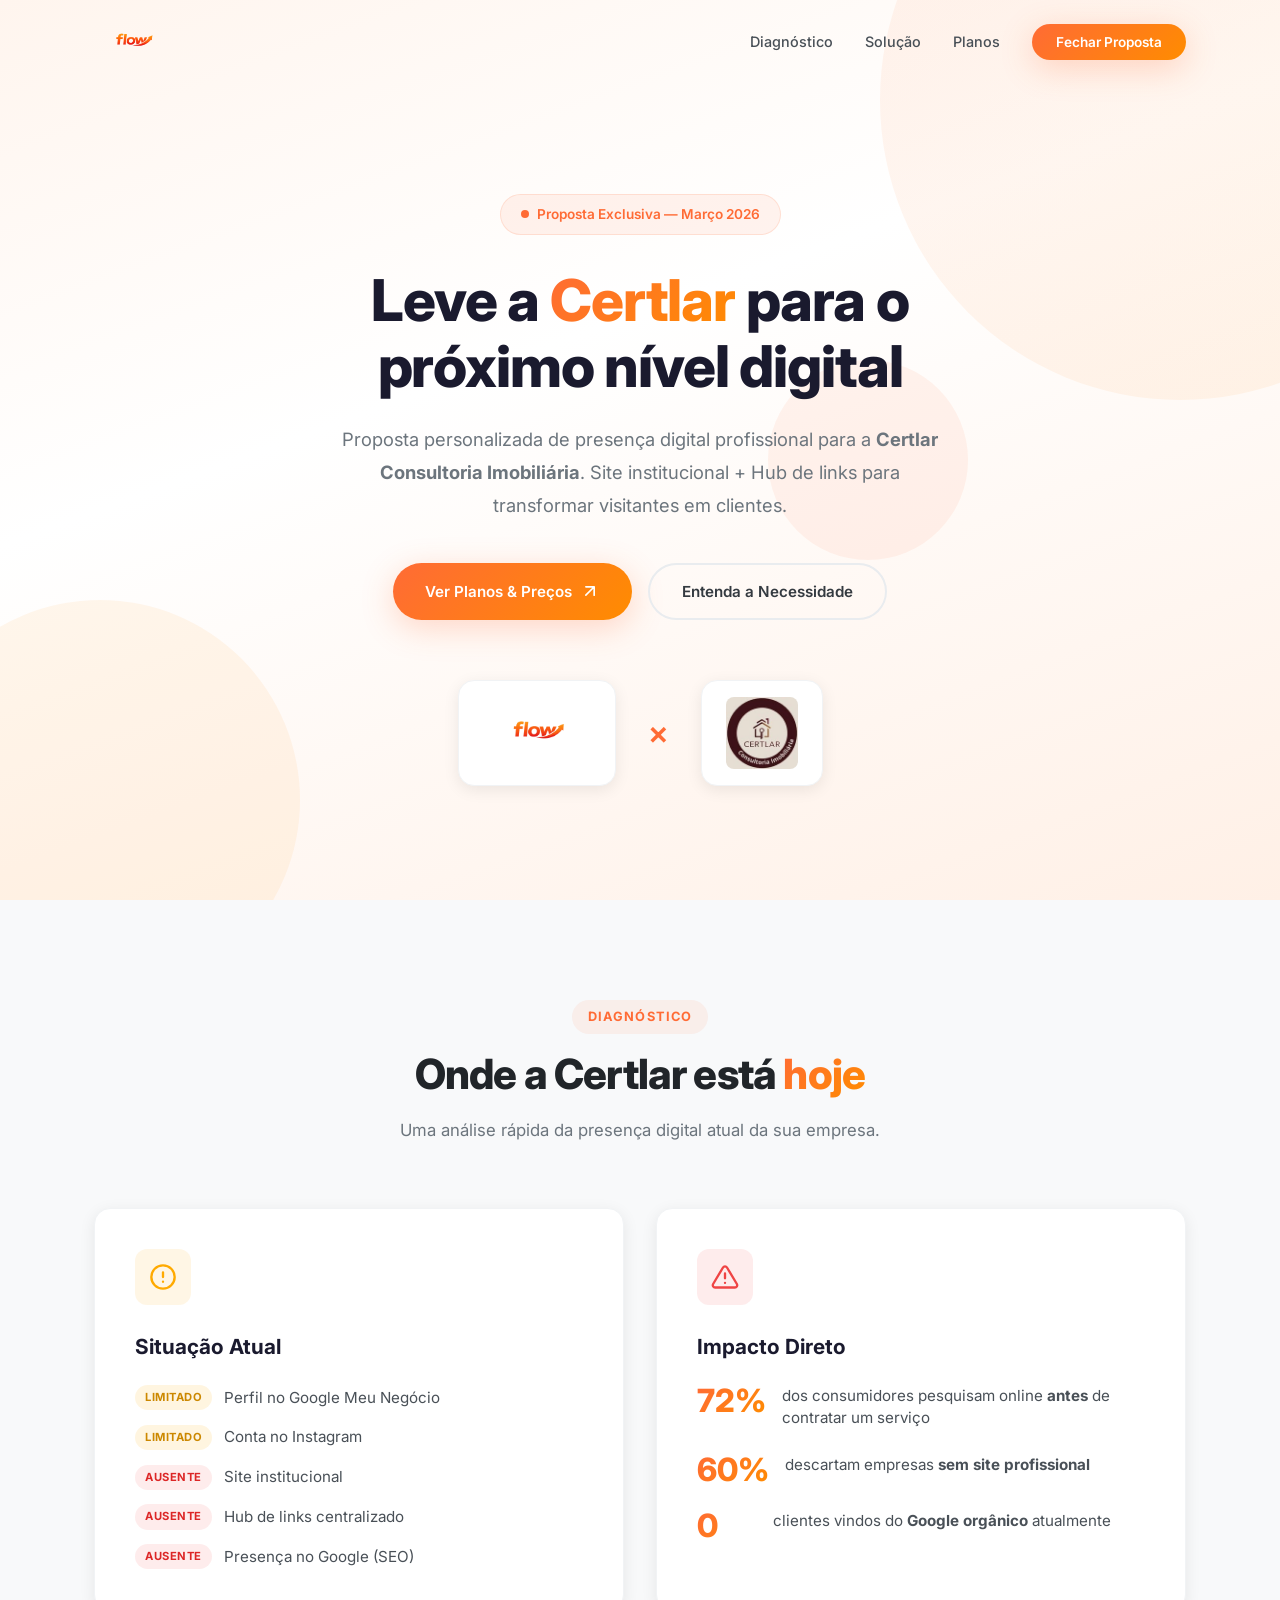
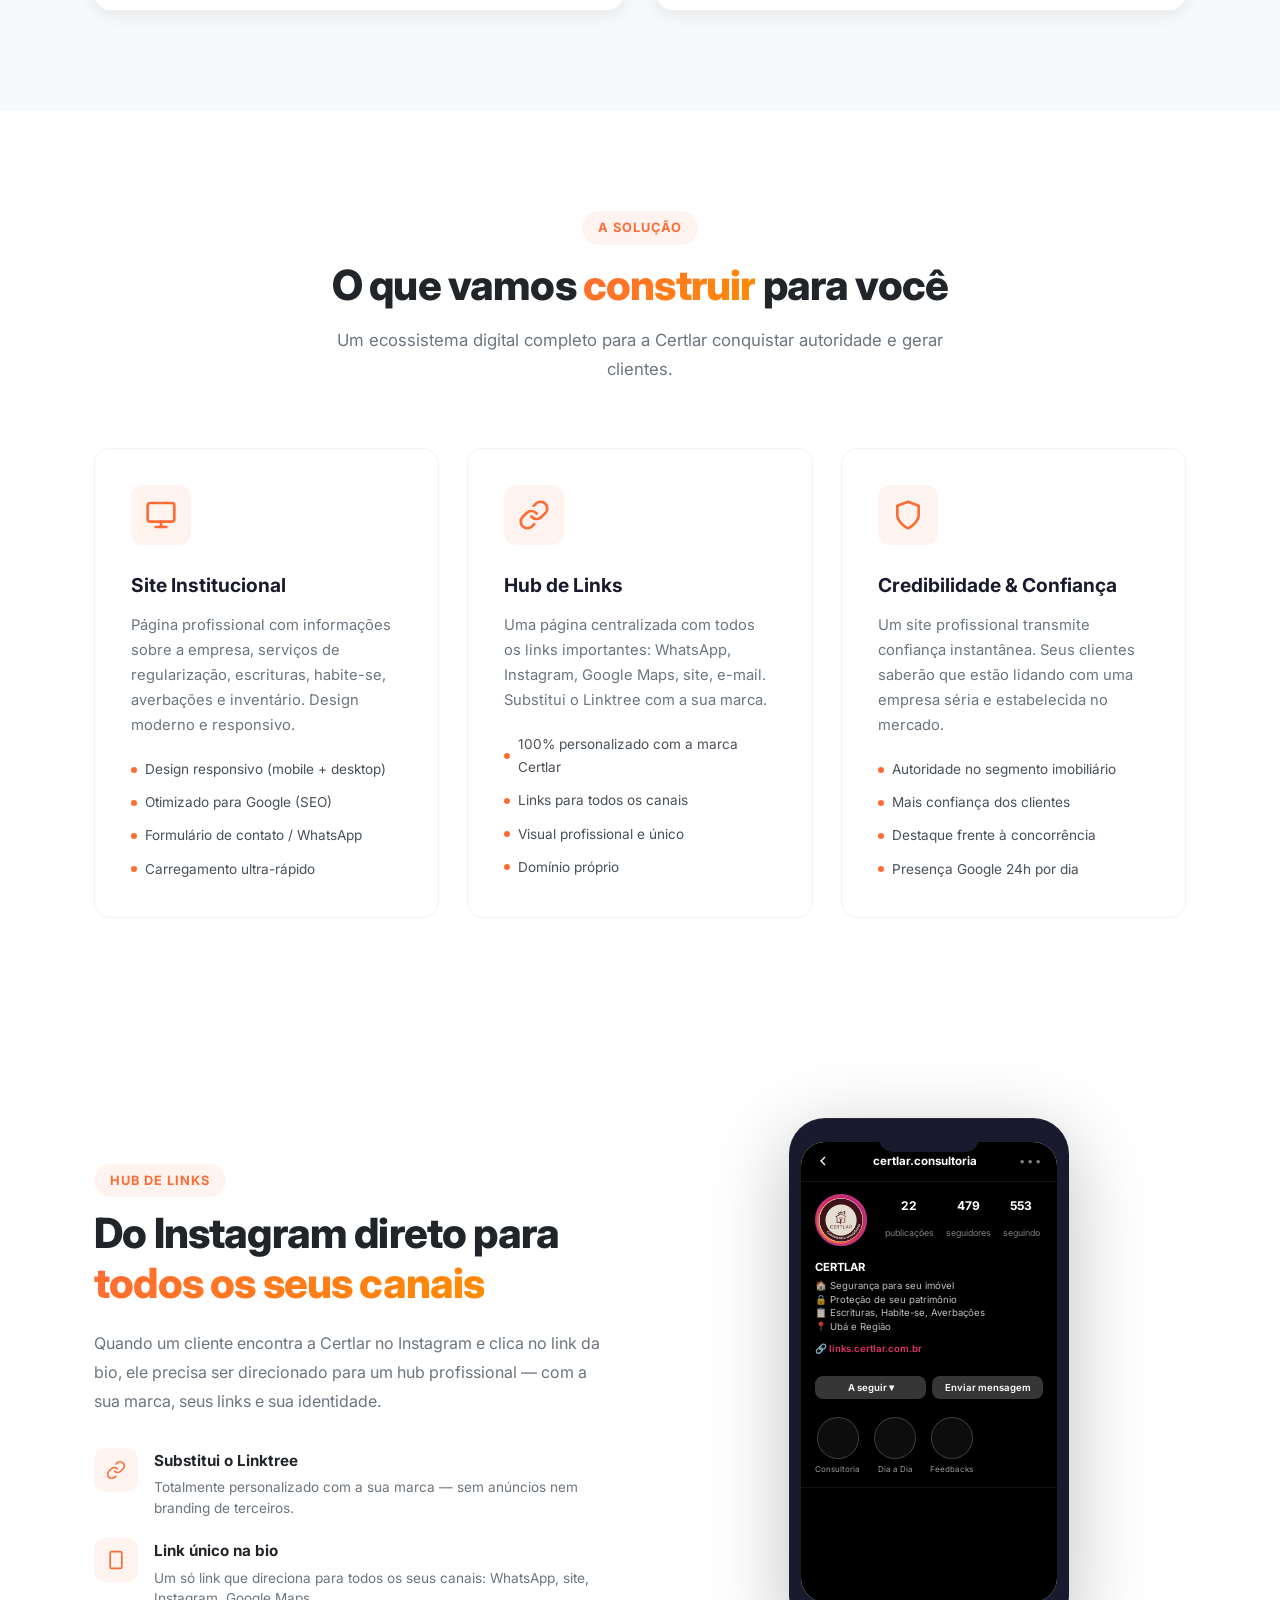
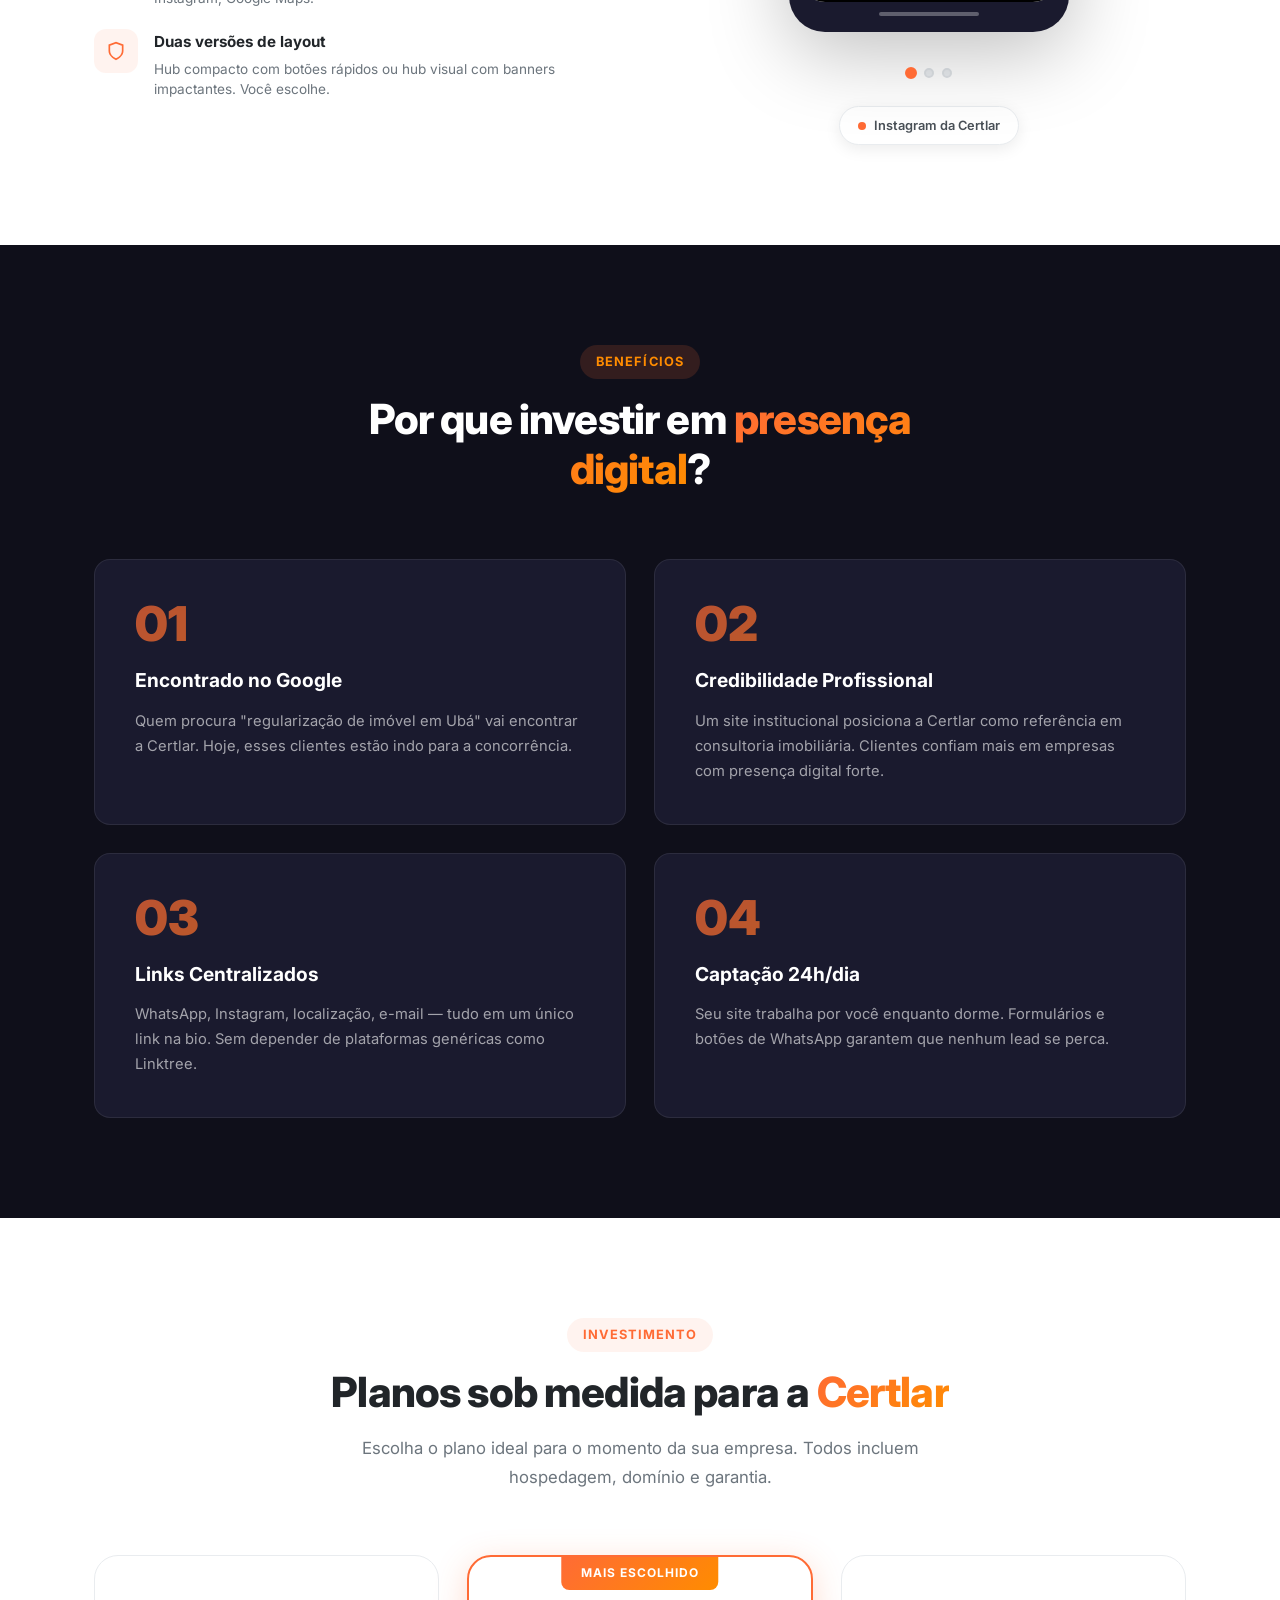
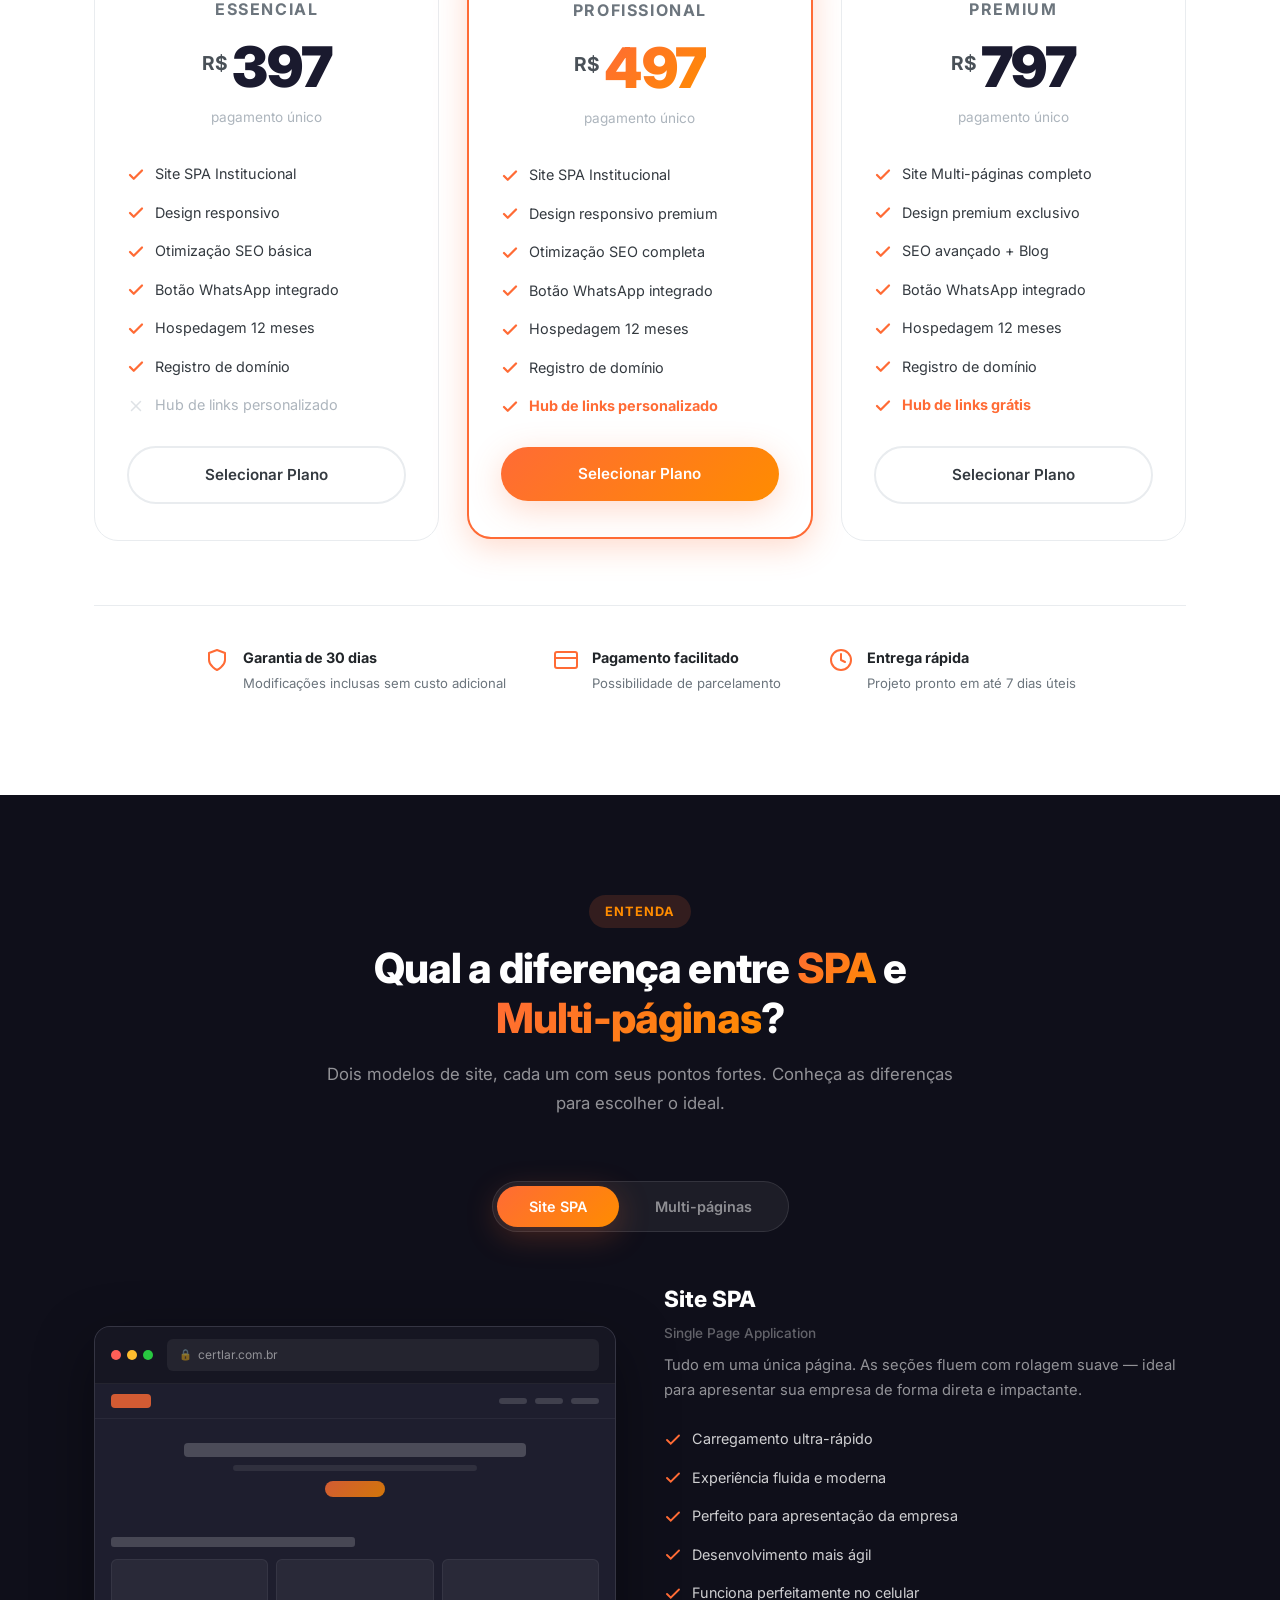
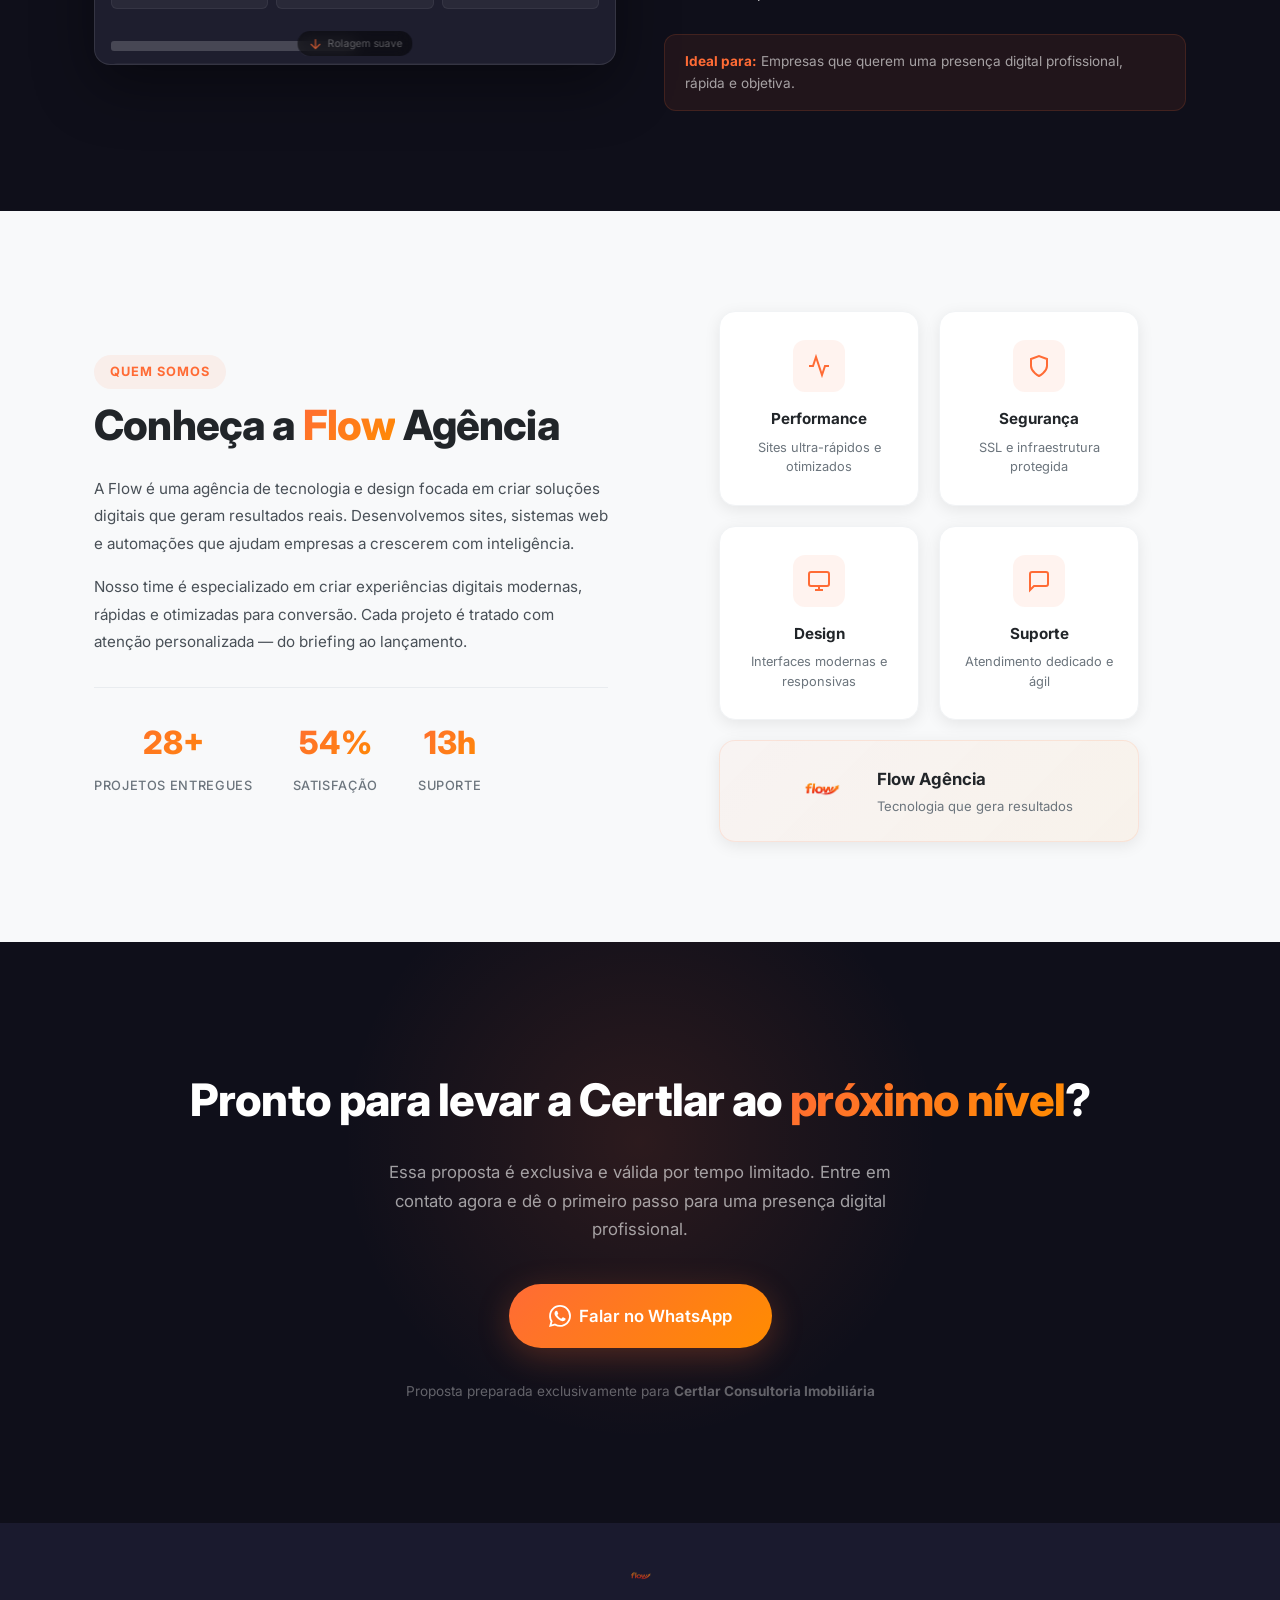
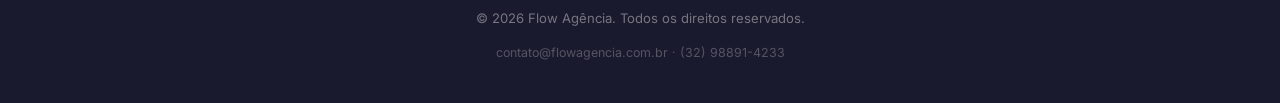
==== index.html @ 6c0ae9d6 "feat: site de apresentação Certlar × Flow Agência - Seções: Hero, Diagnóstico, Solução, Hub de Links" ====
<!DOCTYPE html>
<html lang="pt-BR">
<head>
    <meta charset="UTF-8">
    <meta name="viewport" content="width=device-width, initial-scale=1.0">
    <title>Proposta Comercial — Certlar × Flow Agência</title>
    <meta name="description" content="Proposta exclusiva de criação de site institucional e hub de links para a Certlar Consultoria Imobiliária.">
    <link rel="preconnect" href="https://fonts.googleapis.com">
    <link rel="preconnect" href="https://fonts.gstatic.com" crossorigin>
    <link href="https://fonts.googleapis.com/css2?family=Inter:wght@300;400;500;600;700;800;900&display=swap" rel="stylesheet">
    <link rel="stylesheet" href="styles.css">
</head>
<body>
    <!-- ====== NAVBAR ====== -->
    <nav class="navbar" id="navbar">
        <div class="nav-container">
            <img src="referencias/agenciaflow/flow-logo.png" alt="Flow Agência" class="nav-logo">
            <ul class="nav-links">
                <li><a href="#diagnostico">Diagnóstico</a></li>
                <li><a href="#solucao">Solução</a></li>
                <li><a href="#planos">Planos</a></li>
                <li><a href="#contato" class="nav-cta">Fechar Proposta</a></li>
            </ul>
            <button class="mobile-toggle" id="mobileToggle" aria-label="Menu">
                <span></span><span></span><span></span>
            </button>
        </div>
    </nav>

    <!-- ====== HERO ====== -->
    <section class="hero" id="hero">
        <div class="hero-bg-shapes">
            <div class="shape shape-1"></div>
            <div class="shape shape-2"></div>
            <div class="shape shape-3"></div>
        </div>
        <div class="container hero-content">
            <div class="hero-badge animate-on-scroll">
                <span class="badge-dot"></span>
                Proposta Exclusiva — Março 2026
            </div>
            <h1 class="hero-title animate-on-scroll">
                Leve a <span class="gradient-text">Certlar</span> para o<br>
                próximo nível digital
            </h1>
            <p class="hero-subtitle animate-on-scroll">
                Proposta personalizada de presença digital profissional para a 
                <strong>Certlar Consultoria Imobiliária</strong>. Site institucional + Hub de links 
                para transformar visitantes em clientes.
            </p>
            <div class="hero-actions animate-on-scroll">
                <a href="#planos" class="btn btn-primary btn-lg">
                    Ver Planos & Preços
                    <svg width="20" height="20" viewBox="0 0 24 24" fill="none" stroke="currentColor" stroke-width="2" stroke-linecap="round" stroke-linejoin="round"><path d="M7 17l9.2-9.2M17 17V7H7"/></svg>
                </a>
                <a href="#diagnostico" class="btn btn-outline btn-lg">Entenda a Necessidade</a>
            </div>
            <div class="hero-logos animate-on-scroll">
                <div class="hero-logo-item">
                    <img src="referencias/agenciaflow/flow-logo.png" alt="Flow">
                </div>
                <span class="hero-logo-divider">×</span>
                <div class="hero-logo-item">
                    <img src="referencias/certlar/certlar-logo.jpg" alt="Certlar">
                </div>
            </div>
        </div>
    </section>

    <!-- ====== DIAGNÓSTICO ====== -->
    <section class="section section-light" id="diagnostico">
        <div class="container">
            <div class="section-header animate-on-scroll">
                <span class="section-tag">Diagnóstico</span>
                <h2 class="section-title">Onde a Certlar está <span class="gradient-text">hoje</span></h2>
                <p class="section-desc">Uma análise rápida da presença digital atual da sua empresa.</p>
            </div>
            <div class="diagnostic-grid">
                <div class="diagnostic-card current animate-on-scroll">
                    <div class="diag-icon diag-icon-warning">
                        <svg width="28" height="28" viewBox="0 0 24 24" fill="none" stroke="currentColor" stroke-width="2" stroke-linecap="round" stroke-linejoin="round"><circle cx="12" cy="12" r="10"/><path d="M12 8v4M12 16h.01"/></svg>
                    </div>
                    <h3>Situação Atual</h3>
                    <ul class="diag-list">
                        <li>
                            <span class="diag-status diag-status-limited">Limitado</span>
                            Perfil no Google Meu Negócio
                        </li>
                        <li>
                            <span class="diag-status diag-status-limited">Limitado</span>
                            Conta no Instagram
                        </li>
                        <li>
                            <span class="diag-status diag-status-missing">Ausente</span>
                            Site institucional
                        </li>
                        <li>
                            <span class="diag-status diag-status-missing">Ausente</span>
                            Hub de links centralizado
                        </li>
                        <li>
                            <span class="diag-status diag-status-missing">Ausente</span>
                            Presença no Google (SEO)
                        </li>
                    </ul>
                </div>
                <div class="diagnostic-card impact animate-on-scroll">
                    <div class="diag-icon diag-icon-danger">
                        <svg width="28" height="28" viewBox="0 0 24 24" fill="none" stroke="currentColor" stroke-width="2" stroke-linecap="round" stroke-linejoin="round"><path d="M10.29 3.86L1.82 18a2 2 0 001.71 3h16.94a2 2 0 001.71-3L13.71 3.86a2 2 0 00-3.42 0z"/><path d="M12 9v4M12 17h.01"/></svg>
                    </div>
                    <h3>Impacto Direto</h3>
                    <div class="impact-items">
                        <div class="impact-item">
                            <span class="impact-number">72%</span>
                            <p>dos consumidores pesquisam online <strong>antes</strong> de contratar um serviço</p>
                        </div>
                        <div class="impact-item">
                            <span class="impact-number">60%</span>
                            <p>descartam empresas <strong>sem site profissional</strong></p>
                        </div>
                        <div class="impact-item">
                            <span class="impact-number">0</span>
                            <p>clientes vindos do <strong>Google orgânico</strong> atualmente</p>
                        </div>
                    </div>
                </div>
            </div>
        </div>
    </section>

    <!-- ====== SOLUÇÃO ====== -->
    <section class="section section-white" id="solucao">
        <div class="container">
            <div class="section-header animate-on-scroll">
                <span class="section-tag">A Solução</span>
                <h2 class="section-title">O que vamos <span class="gradient-text">construir</span> para você</h2>
                <p class="section-desc">Um ecossistema digital completo para a Certlar conquistar autoridade e gerar clientes.</p>
            </div>
            <div class="solution-grid">
                <div class="solution-card animate-on-scroll">
                    <div class="solution-icon">
                        <svg width="32" height="32" viewBox="0 0 24 24" fill="none" stroke="currentColor" stroke-width="2" stroke-linecap="round" stroke-linejoin="round"><rect x="2" y="3" width="20" height="14" rx="2" ry="2"/><line x1="8" y1="21" x2="16" y2="21"/><line x1="12" y1="17" x2="12" y2="21"/></svg>
                    </div>
                    <h3>Site Institucional</h3>
                    <p>Página profissional com informações sobre a empresa, serviços de regularização, escrituras, habite-se, averbações e inventário. Design moderno e responsivo.</p>
                    <ul class="solution-features">
                        <li>Design responsivo (mobile + desktop)</li>
                        <li>Otimizado para Google (SEO)</li>
                        <li>Formulário de contato / WhatsApp</li>
                        <li>Carregamento ultra-rápido</li>
                    </ul>
                </div>
                <div class="solution-card animate-on-scroll">
                    <div class="solution-icon">
                        <svg width="32" height="32" viewBox="0 0 24 24" fill="none" stroke="currentColor" stroke-width="2" stroke-linecap="round" stroke-linejoin="round"><path d="M10 13a5 5 0 007.54.54l3-3a5 5 0 00-7.07-7.07l-1.72 1.71"/><path d="M14 11a5 5 0 00-7.54-.54l-3 3a5 5 0 007.07 7.07l1.71-1.71"/></svg>
                    </div>
                    <h3>Hub de Links</h3>
                    <p>Uma página centralizada com todos os links importantes: WhatsApp, Instagram, Google Maps, site, e-mail. Substitui o Linktree com a sua marca.</p>
                    <ul class="solution-features">
                        <li>100% personalizado com a marca Certlar</li>
                        <li>Links para todos os canais</li>
                        <li>Visual profissional e único</li>
                        <li>Domínio próprio</li>
                    </ul>
                </div>
                <div class="solution-card animate-on-scroll">
                    <div class="solution-icon">
                        <svg width="32" height="32" viewBox="0 0 24 24" fill="none" stroke="currentColor" stroke-width="2" stroke-linecap="round" stroke-linejoin="round"><path d="M12 22s8-4 8-10V5l-8-3-8 3v7c0 6 8 10 8 10z"/></svg>
                    </div>
                    <h3>Credibilidade & Confiança</h3>
                    <p>Um site profissional transmite confiança instantânea. Seus clientes saberão que estão lidando com uma empresa séria e estabelecida no mercado.</p>
                    <ul class="solution-features">
                        <li>Autoridade no segmento imobiliário</li>
                        <li>Mais confiança dos clientes</li>
                        <li>Destaque frente à concorrência</li>
                        <li>Presença Google 24h por dia</li>
                    </ul>
                </div>
            </div>
        </div>
    </section>

    <!-- ====== HUB DE LINKS DEMO ====== -->
    <section class="section section-white" id="hub-demo">
        <div class="container">
            <div class="hub-demo-grid">
                <!-- Text side -->
                <div class="hub-demo-content animate-on-scroll">
                    <span class="section-tag">Hub de Links</span>
                    <h2 class="section-title">Do Instagram direto para <span class="gradient-text">todos os seus canais</span></h2>
                    <p class="hub-demo-desc">
                        Quando um cliente encontra a Certlar no Instagram e clica no link da bio, ele precisa ser direcionado 
                        para um hub profissional — com a sua marca, seus links e sua identidade.
                    </p>
                    <div class="hub-features-list">
                        <div class="hub-feature-item">
                            <div class="hub-feature-icon">
                                <svg width="20" height="20" viewBox="0 0 24 24" fill="none" stroke="currentColor" stroke-width="2"><path d="M10 13a5 5 0 007.54.54l3-3a5 5 0 00-7.07-7.07l-1.72 1.71"/><path d="M14 11a5 5 0 00-7.54-.54l-3 3a5 5 0 007.07 7.07l1.71-1.71"/></svg>
                            </div>
                            <div>
                                <strong>Substitui o Linktree</strong>
                                <p>Totalmente personalizado com a sua marca — sem anúncios nem branding de terceiros.</p>
                            </div>
                        </div>
                        <div class="hub-feature-item">
                            <div class="hub-feature-icon">
                                <svg width="20" height="20" viewBox="0 0 24 24" fill="none" stroke="currentColor" stroke-width="2"><rect x="5" y="2" width="14" height="20" rx="2" ry="2"/><line x1="12" y1="18" x2="12.01" y2="18"/></svg>
                            </div>
                            <div>
                                <strong>Link único na bio</strong>
                                <p>Um só link que direciona para todos os seus canais: WhatsApp, site, Instagram, Google Maps.</p>
                            </div>
                        </div>
                        <div class="hub-feature-item">
                            <div class="hub-feature-icon">
                                <svg width="20" height="20" viewBox="0 0 24 24" fill="none" stroke="currentColor" stroke-width="2"><path d="M12 22s8-4 8-10V5l-8-3-8 3v7c0 6 8 10 8 10z"/></svg>
                            </div>
                            <div>
                                <strong>Duas versões de layout</strong>
                                <p>Hub compacto com botões rápidos ou hub visual com banners impactantes. Você escolhe.</p>
                            </div>
                        </div>
                    </div>
                </div>

                <!-- Phone Mockup with Animation -->
                <div class="hub-phone-wrapper animate-on-scroll">
                    <div class="hub-phone">
                        <div class="phone-notch"></div>
                        <div class="phone-screen">
                            <!-- SCREEN 1: Instagram Profile -->
                            <div class="hub-screen ig-screen hub-screen-active" id="igScreen">
                                <div class="ig-header">
                                    <svg width="16" height="16" viewBox="0 0 24 24" fill="none" stroke="white" stroke-width="2"><polyline points="15 18 9 12 15 6"/></svg>
                                    <span class="ig-username">certlar.consultoria</span>
                                    <span class="ig-dots">•••</span>
                                </div>
                                <div class="ig-profile-area">
                                    <div class="ig-avatar">
                                        <img src="referencias/certlar/certlar-logo.jpg" alt="Certlar">
                                    </div>
                                    <div class="ig-stats">
                                        <div class="ig-stat"><strong>22</strong><span>publicações</span></div>
                                        <div class="ig-stat"><strong>479</strong><span>seguidores</span></div>
                                        <div class="ig-stat"><strong>553</strong><span>seguindo</span></div>
                                    </div>
                                </div>
                                <div class="ig-bio">
                                    <strong>CERTLAR</strong>
                                    <p>🏠 Segurança para seu imóvel</p>
                                    <p>🔒 Proteção de seu patrimônio</p>
                                    <p>📋 Escrituras, Habite-se, Averbações</p>
                                    <p>📍 Ubá e Região</p>
                                    <a class="ig-bio-link" id="igBioLink">🔗 links.certlar.com.br</a>
                                </div>
                                <div class="ig-actions">
                                    <button class="ig-btn ig-btn-follow">A seguir ▾</button>
                                    <button class="ig-btn ig-btn-msg">Enviar mensagem</button>
                                </div>
                                <div class="ig-highlights">
                                    <div class="ig-highlight"><div class="ig-hl-circle"></div><span>Consultoria</span></div>
                                    <div class="ig-highlight"><div class="ig-hl-circle"></div><span>Dia a Dia</span></div>
                                    <div class="ig-highlight"><div class="ig-hl-circle"></div><span>Feedbacks</span></div>
                                </div>
                                <!-- Animated cursor -->
                                <div class="ig-cursor" id="igCursor">
                                    <svg width="20" height="20" viewBox="0 0 24 24" fill="white" stroke="rgba(0,0,0,0.3)" stroke-width="1"><path d="M5 3l14 9-6 1-3 7z"/></svg>
                                </div>
                            </div>

                            <!-- SCREEN 2: Hub Compacto -->
                            <div class="hub-screen hub-compact-screen" id="hubCompact">
                                <div class="hub-screen-content">
                                    <div class="hub-profile">
                                        <div class="hub-avatar">
                                            <img src="referencias/certlar/certlar-logo.jpg" alt="Certlar">
                                        </div>
                                        <h3 class="hub-name">Certlar Consultoria</h3>
                                        <p class="hub-bio">Regularização de imóveis, escrituras, habite-se e inventário 🏠</p>
                                    </div>
                                    <div class="hub-links">
                                        <a class="hub-link-btn hub-link-wa" href="#">
                                            <svg width="16" height="16" viewBox="0 0 24 24" fill="currentColor"><path d="M17.472 14.382c-.297-.149-1.758-.867-2.03-.967-.273-.099-.471-.148-.67.15-.197.297-.767.966-.94 1.164-.173.199-.347.223-.644.075-.297-.15-1.255-.463-2.39-1.475-.883-.788-1.48-1.761-1.653-2.059-.173-.297-.018-.458.13-.606.134-.133.298-.347.446-.52.149-.174.198-.298.298-.497.099-.198.05-.371-.025-.52-.075-.149-.669-1.612-.916-2.207-.242-.579-.487-.5-.669-.51-.173-.008-.371-.01-.57-.01-.198 0-.52.074-.792.372-.272.297-1.04 1.016-1.04 2.479 0 1.462 1.065 2.875 1.213 3.074.149.198 2.096 3.2 5.077 4.487.709.306 1.262.489 1.694.625.712.227 1.36.195 1.871.118.571-.085 1.758-.719 2.006-1.413.248-.694.248-1.289.173-1.413-.074-.124-.272-.198-.57-.347z"/></svg>
                                            Fale pelo WhatsApp
                                        </a>
                                        <a class="hub-link-btn" href="#">
                                            <svg width="16" height="16" viewBox="0 0 24 24" fill="none" stroke="currentColor" stroke-width="2"><rect x="2" y="3" width="20" height="14" rx="2"/><line x1="8" y1="21" x2="16" y2="21"/><line x1="12" y1="17" x2="12" y2="21"/></svg>
                                            Visite nosso Site
                                        </a>
                                        <a class="hub-link-btn" href="#">
                                            <svg width="16" height="16" viewBox="0 0 24 24" fill="none" stroke="currentColor" stroke-width="2"><rect x="2" y="2" width="20" height="20" rx="5"/><path d="M16 11.37A4 4 0 1112.63 8 4 4 0 0116 11.37z"/></svg>
                                            Instagram @certlar
                                        </a>
                                        <a class="hub-link-btn" href="#">
                                            <svg width="16" height="16" viewBox="0 0 24 24" fill="none" stroke="currentColor" stroke-width="2"><path d="M21 10c0 7-9 13-9 13s-9-6-9-13a9 9 0 0118 0z"/><circle cx="12" cy="10" r="3"/></svg>
                                            Nossa Localização
                                        </a>
                                        <a class="hub-link-btn" href="#">
                                            <svg width="16" height="16" viewBox="0 0 24 24" fill="none" stroke="currentColor" stroke-width="2"><path d="M4 4h16c1.1 0 2 .9 2 2v12c0 1.1-.9 2-2 2H4c-1.1 0-2-.9-2-2V6c0-1.1.9-2 2-2z"/><polyline points="22,6 12,13 2,6"/></svg>
                                            Enviar E-mail
                                        </a>
                                        <a class="hub-link-btn" href="#">
                                            <svg width="16" height="16" viewBox="0 0 24 24" fill="none" stroke="currentColor" stroke-width="2"><polygon points="12 2 15.09 8.26 22 9.27 17 14.14 18.18 21.02 12 17.77 5.82 21.02 7 14.14 2 9.27 8.91 8.26 12 2"/></svg>
                                            Avalie no Google
                                        </a>
                                    </div>
                                    <div class="hub-footer-mock"><span>links.certlar.com.br</span></div>
                                </div>
                            </div>

                            <!-- SCREEN 3: Hub Visual (grandes banners) -->
                            <div class="hub-screen hub-visual-screen" id="hubVisual">
                                <div class="hub-screen-content hub-visual-content">
                                    <div class="hub-profile hub-profile-mini">
                                        <div class="hub-avatar hub-avatar-sm">
                                            <img src="referencias/certlar/certlar-logo.jpg" alt="Certlar">
                                        </div>
                                        <div class="hub-profile-text">
                                            <h3 class="hub-name">Certlar Consultoria</h3>
                                            <p class="hub-bio">Consultoria Imobiliária</p>
                                        </div>
                                    </div>
                                    <div class="hub-banners">
                                        <div class="hub-banner-card">
                                            <div class="hub-banner-bg" style="background: linear-gradient(135deg, #5C3A21, #8B6543);"></div>
                                            <div class="hub-banner-content">
                                                <div class="hub-banner-icon">
                                                    <svg width="28" height="28" viewBox="0 0 24 24" fill="none" stroke="white" stroke-width="2"><path d="M21 15a2 2 0 01-2 2H7l-4 4V5a2 2 0 012-2h14a2 2 0 012 2z"/></svg>
                                                </div>
                                                <div>
                                                    <strong>Fale com um consultor</strong>
                                                    <p>Tire suas dúvidas sobre regularização</p>
                                                </div>
                                            </div>
                                            <span class="hub-banner-cta">CLIQUE AQUI →</span>
                                        </div>
                                        <div class="hub-banner-card">
                                            <div class="hub-banner-bg" style="background: linear-gradient(135deg, #2D5016, #4A7A2E);"></div>
                                            <div class="hub-banner-content">
                                                <div class="hub-banner-icon">
                                                    <svg width="28" height="28" viewBox="0 0 24 24" fill="none" stroke="white" stroke-width="2"><path d="M3 9l9-7 9 7v11a2 2 0 01-2 2H5a2 2 0 01-2-2z"/><polyline points="9 22 9 12 15 12 15 22"/></svg>
                                                </div>
                                                <div>
                                                    <strong>Nossos Serviços</strong>
                                                    <p>Escrituras, habite-se e mais</p>
                                                </div>
                                            </div>
                                            <span class="hub-banner-cta">CLIQUE AQUI →</span>
                                        </div>
                                        <div class="hub-banner-card">
                                            <div class="hub-banner-bg" style="background: linear-gradient(135deg, #1a365d, #2b6cb0);"></div>
                                            <div class="hub-banner-content">
                                                <div class="hub-banner-icon">
                                                    <svg width="28" height="28" viewBox="0 0 24 24" fill="none" stroke="white" stroke-width="2"><rect x="2" y="2" width="20" height="20" rx="5"/><path d="M16 11.37A4 4 0 1112.63 8 4 4 0 0116 11.37z"/><line x1="17.5" y1="6.5" x2="17.51" y2="6.5"/></svg>
                                                </div>
                                                <div>
                                                    <strong>Siga no Instagram</strong>
                                                    <p>Acompanhe nosso dia a dia</p>
                                                </div>
                                            </div>
                                            <span class="hub-banner-cta">CLIQUE AQUI →</span>
                                        </div>
                                    </div>
                                    <div class="hub-footer-mock"><span>links.certlar.com.br</span></div>
                                </div>
                            </div>
                        </div>
                        <div class="phone-home-bar"></div>
                    </div>
                    <!-- Version indicator -->
                    <div class="hub-version-indicator">
                        <button class="hub-version-dot hub-vdot-active" data-screen="0"></button>
                        <button class="hub-version-dot" data-screen="1"></button>
                        <button class="hub-version-dot" data-screen="2"></button>
                    </div>
                    <div class="hub-phone-label">
                        <span class="hub-label-dot"></span>
                        <span id="hubStepLabel">Instagram da Certlar</span>
                    </div>
                </div>
            </div>
        </div>
    </section>


    <!-- ====== BENEFÍCIOS ====== -->
    <section class="section section-dark" id="beneficios">
        <div class="container">
            <div class="section-header animate-on-scroll">
                <span class="section-tag tag-light">Benefícios</span>
                <h2 class="section-title text-white">Por que investir em <span class="gradient-text">presença digital</span>?</h2>
            </div>
            <div class="benefits-grid">
                <div class="benefit-card animate-on-scroll">
                    <div class="benefit-number">01</div>
                    <h3>Encontrado no Google</h3>
                    <p>Quem procura "regularização de imóvel em Ubá" vai encontrar a Certlar. Hoje, esses clientes estão indo para a concorrência.</p>
                </div>
                <div class="benefit-card animate-on-scroll">
                    <div class="benefit-number">02</div>
                    <h3>Credibilidade Profissional</h3>
                    <p>Um site institucional posiciona a Certlar como referência em consultoria imobiliária. Clientes confiam mais em empresas com presença digital forte.</p>
                </div>
                <div class="benefit-card animate-on-scroll">
                    <div class="benefit-number">03</div>
                    <h3>Links Centralizados</h3>
                    <p>WhatsApp, Instagram, localização, e-mail — tudo em um único link na bio. Sem depender de plataformas genéricas como Linktree.</p>
                </div>
                <div class="benefit-card animate-on-scroll">
                    <div class="benefit-number">04</div>
                    <h3>Captação 24h/dia</h3>
                    <p>Seu site trabalha por você enquanto dorme. Formulários e botões de WhatsApp garantem que nenhum lead se perca.</p>
                </div>
            </div>
        </div>
    </section>

    <!-- ====== PLANOS & PREÇOS ====== -->
    <section class="section section-white" id="planos">
        <div class="container">
            <div class="section-header animate-on-scroll">
                <span class="section-tag">Investimento</span>
                <h2 class="section-title">Planos sob medida para a <span class="gradient-text">Certlar</span></h2>
                <p class="section-desc">Escolha o plano ideal para o momento da sua empresa. Todos incluem hospedagem, domínio e garantia.</p>
            </div>
            <div class="pricing-grid">
                <!-- PLANO 1 -->
                <div class="pricing-card animate-on-scroll">
                    <div class="pricing-header">
                        <span class="pricing-name">Essencial</span>
                        <div class="pricing-price">
                            <span class="price-currency">R$</span>
                            <span class="price-value">397</span>
                        </div>
                        <span class="pricing-period">pagamento único</span>
                    </div>
                    <div class="pricing-body">
                        <ul class="pricing-features">
                            <li class="feature-included">
                                <svg width="18" height="18" viewBox="0 0 24 24" fill="none" stroke="currentColor" stroke-width="3" stroke-linecap="round" stroke-linejoin="round"><polyline points="20 6 9 17 4 12"/></svg>
                                Site SPA Institucional
                            </li>
                            <li class="feature-included">
                                <svg width="18" height="18" viewBox="0 0 24 24" fill="none" stroke="currentColor" stroke-width="3" stroke-linecap="round" stroke-linejoin="round"><polyline points="20 6 9 17 4 12"/></svg>
                                Design responsivo
                            </li>
                            <li class="feature-included">
                                <svg width="18" height="18" viewBox="0 0 24 24" fill="none" stroke="currentColor" stroke-width="3" stroke-linecap="round" stroke-linejoin="round"><polyline points="20 6 9 17 4 12"/></svg>
                                Otimização SEO básica
                            </li>
                            <li class="feature-included">
                                <svg width="18" height="18" viewBox="0 0 24 24" fill="none" stroke="currentColor" stroke-width="3" stroke-linecap="round" stroke-linejoin="round"><polyline points="20 6 9 17 4 12"/></svg>
                                Botão WhatsApp integrado
                            </li>
                            <li class="feature-included">
                                <svg width="18" height="18" viewBox="0 0 24 24" fill="none" stroke="currentColor" stroke-width="3" stroke-linecap="round" stroke-linejoin="round"><polyline points="20 6 9 17 4 12"/></svg>
                                Hospedagem 12 meses
                            </li>
                            <li class="feature-included">
                                <svg width="18" height="18" viewBox="0 0 24 24" fill="none" stroke="currentColor" stroke-width="3" stroke-linecap="round" stroke-linejoin="round"><polyline points="20 6 9 17 4 12"/></svg>
                                Registro de domínio
                            </li>
                            <li class="feature-excluded">
                                <svg width="18" height="18" viewBox="0 0 24 24" fill="none" stroke="currentColor" stroke-width="2" stroke-linecap="round" stroke-linejoin="round"><line x1="18" y1="6" x2="6" y2="18"/><line x1="6" y1="6" x2="18" y2="18"/></svg>
                                Hub de links personalizado
                            </li>
                        </ul>
                        <a href="#contato" class="btn btn-outline btn-block">Selecionar Plano</a>
                    </div>
                </div>

                <!-- PLANO 2 - DESTAQUE -->
                <div class="pricing-card pricing-featured animate-on-scroll">
                    <div class="pricing-badge">Mais Escolhido</div>
                    <div class="pricing-header">
                        <span class="pricing-name">Profissional</span>
                        <div class="pricing-price">
                            <span class="price-currency">R$</span>
                            <span class="price-value">497</span>
                        </div>
                        <span class="pricing-period">pagamento único</span>
                    </div>
                    <div class="pricing-body">
                        <ul class="pricing-features">
                            <li class="feature-included">
                                <svg width="18" height="18" viewBox="0 0 24 24" fill="none" stroke="currentColor" stroke-width="3" stroke-linecap="round" stroke-linejoin="round"><polyline points="20 6 9 17 4 12"/></svg>
                                Site SPA Institucional
                            </li>
                            <li class="feature-included">
                                <svg width="18" height="18" viewBox="0 0 24 24" fill="none" stroke="currentColor" stroke-width="3" stroke-linecap="round" stroke-linejoin="round"><polyline points="20 6 9 17 4 12"/></svg>
                                Design responsivo premium
                            </li>
                            <li class="feature-included">
                                <svg width="18" height="18" viewBox="0 0 24 24" fill="none" stroke="currentColor" stroke-width="3" stroke-linecap="round" stroke-linejoin="round"><polyline points="20 6 9 17 4 12"/></svg>
                                Otimização SEO completa
                            </li>
                            <li class="feature-included">
                                <svg width="18" height="18" viewBox="0 0 24 24" fill="none" stroke="currentColor" stroke-width="3" stroke-linecap="round" stroke-linejoin="round"><polyline points="20 6 9 17 4 12"/></svg>
                                Botão WhatsApp integrado
                            </li>
                            <li class="feature-included">
                                <svg width="18" height="18" viewBox="0 0 24 24" fill="none" stroke="currentColor" stroke-width="3" stroke-linecap="round" stroke-linejoin="round"><polyline points="20 6 9 17 4 12"/></svg>
                                Hospedagem 12 meses
                            </li>
                            <li class="feature-included">
                                <svg width="18" height="18" viewBox="0 0 24 24" fill="none" stroke="currentColor" stroke-width="3" stroke-linecap="round" stroke-linejoin="round"><polyline points="20 6 9 17 4 12"/></svg>
                                Registro de domínio
                            </li>
                            <li class="feature-included feature-highlight">
                                <svg width="18" height="18" viewBox="0 0 24 24" fill="none" stroke="currentColor" stroke-width="3" stroke-linecap="round" stroke-linejoin="round"><polyline points="20 6 9 17 4 12"/></svg>
                                <strong>Hub de links personalizado</strong>
                            </li>
                        </ul>
                        <a href="#contato" class="btn btn-primary btn-block">Selecionar Plano</a>
                    </div>
                </div>

                <!-- PLANO 3 -->
                <div class="pricing-card animate-on-scroll">
                    <div class="pricing-header">
                        <span class="pricing-name">Premium</span>
                        <div class="pricing-price">
                            <span class="price-currency">R$</span>
                            <span class="price-value">797</span>
                        </div>
                        <span class="pricing-period">pagamento único</span>
                    </div>
                    <div class="pricing-body">
                        <ul class="pricing-features">
                            <li class="feature-included">
                                <svg width="18" height="18" viewBox="0 0 24 24" fill="none" stroke="currentColor" stroke-width="3" stroke-linecap="round" stroke-linejoin="round"><polyline points="20 6 9 17 4 12"/></svg>
                                Site Multi-páginas completo
                            </li>
                            <li class="feature-included">
                                <svg width="18" height="18" viewBox="0 0 24 24" fill="none" stroke="currentColor" stroke-width="3" stroke-linecap="round" stroke-linejoin="round"><polyline points="20 6 9 17 4 12"/></svg>
                                Design premium exclusivo
                            </li>
                            <li class="feature-included">
                                <svg width="18" height="18" viewBox="0 0 24 24" fill="none" stroke="currentColor" stroke-width="3" stroke-linecap="round" stroke-linejoin="round"><polyline points="20 6 9 17 4 12"/></svg>
                                SEO avançado + Blog
                            </li>
                            <li class="feature-included">
                                <svg width="18" height="18" viewBox="0 0 24 24" fill="none" stroke="currentColor" stroke-width="3" stroke-linecap="round" stroke-linejoin="round"><polyline points="20 6 9 17 4 12"/></svg>
                                Botão WhatsApp integrado
                            </li>
                            <li class="feature-included">
                                <svg width="18" height="18" viewBox="0 0 24 24" fill="none" stroke="currentColor" stroke-width="3" stroke-linecap="round" stroke-linejoin="round"><polyline points="20 6 9 17 4 12"/></svg>
                                Hospedagem 12 meses
                            </li>
                            <li class="feature-included">
                                <svg width="18" height="18" viewBox="0 0 24 24" fill="none" stroke="currentColor" stroke-width="3" stroke-linecap="round" stroke-linejoin="round"><polyline points="20 6 9 17 4 12"/></svg>
                                Registro de domínio
                            </li>
                            <li class="feature-included feature-highlight">
                                <svg width="18" height="18" viewBox="0 0 24 24" fill="none" stroke="currentColor" stroke-width="3" stroke-linecap="round" stroke-linejoin="round"><polyline points="20 6 9 17 4 12"/></svg>
                                <strong>Hub de links grátis</strong>
                            </li>
                        </ul>
                        <a href="#contato" class="btn btn-outline btn-block">Selecionar Plano</a>
                    </div>
                </div>
            </div>

            <!-- Garantias -->
            <div class="guarantees animate-on-scroll">
                <div class="guarantee-item">
                    <svg width="24" height="24" viewBox="0 0 24 24" fill="none" stroke="currentColor" stroke-width="2" stroke-linecap="round" stroke-linejoin="round"><path d="M12 22s8-4 8-10V5l-8-3-8 3v7c0 6 8 10 8 10z"/></svg>
                    <div>
                        <strong>Garantia de 30 dias</strong>
                        <p>Modificações inclusas sem custo adicional</p>
                    </div>
                </div>
                <div class="guarantee-item">
                    <svg width="24" height="24" viewBox="0 0 24 24" fill="none" stroke="currentColor" stroke-width="2" stroke-linecap="round" stroke-linejoin="round"><rect x="1" y="4" width="22" height="16" rx="2" ry="2"/><line x1="1" y1="10" x2="23" y2="10"/></svg>
                    <div>
                        <strong>Pagamento facilitado</strong>
                        <p>Possibilidade de parcelamento</p>
                    </div>
                </div>
                <div class="guarantee-item">
                    <svg width="24" height="24" viewBox="0 0 24 24" fill="none" stroke="currentColor" stroke-width="2" stroke-linecap="round" stroke-linejoin="round"><circle cx="12" cy="12" r="10"/><polyline points="12 6 12 12 16 14"/></svg>
                    <div>
                        <strong>Entrega rápida</strong>
                        <p>Projeto pronto em até 7 dias úteis</p>
                    </div>
                </div>
            </div>
        </div>
    </section>

    <!-- ====== SPA vs MULTI-PÁGINAS ====== -->
    <section class="section section-dark" id="tipos">
        <div class="container">
            <div class="section-header animate-on-scroll">
                <span class="section-tag tag-light">Entenda</span>
                <h2 class="section-title text-white">Qual a diferença entre <span class="gradient-text">SPA</span> e <span class="gradient-text">Multi-páginas</span>?</h2>
                <p class="section-desc" style="color: rgba(255,255,255,0.55);">Dois modelos de site, cada um com seus pontos fortes. Conheça as diferenças para escolher o ideal.</p>
            </div>

            <!-- Toggle Switch -->
            <div class="type-toggle animate-on-scroll">
                <button class="type-toggle-btn active" data-type="spa" id="toggleSpa">Site SPA</button>
                <button class="type-toggle-btn" data-type="multi" id="toggleMulti">Multi-páginas</button>
            </div>

            <!-- Comparison Content -->
            <div class="type-comparison animate-on-scroll">
                <!-- SPA Panel -->
                <div class="type-panel active" id="panelSpa">
                    <div class="type-panel-grid">
                        <!-- Browser Mockup -->
                        <div class="browser-mockup">
                            <div class="browser-topbar">
                                <div class="browser-dots">
                                    <span></span><span></span><span></span>
                                </div>
                                <div class="browser-url">
                                    <span class="url-lock">🔒</span> certlar.com.br
                                </div>
                            </div>
                            <div class="browser-viewport spa-viewport">
                                <div class="spa-page">
                                    <div class="mock-nav">
                                        <div class="mock-logo"></div>
                                        <div class="mock-links"><span></span><span></span><span></span></div>
                                    </div>
                                    <div class="mock-section mock-hero-section">
                                        <div class="mock-title-lg"></div>
                                        <div class="mock-text-sm"></div>
                                        <div class="mock-btn-mock"></div>
                                    </div>
                                    <div class="mock-section mock-services">
                                        <div class="mock-title-md"></div>
                                        <div class="mock-cards-row">
                                            <div class="mock-card-small"></div>
                                            <div class="mock-card-small"></div>
                                            <div class="mock-card-small"></div>
                                        </div>
                                    </div>
                                    <div class="mock-section mock-about">
                                        <div class="mock-title-md"></div>
                                        <div class="mock-text-block"></div>
                                    </div>
                                    <div class="mock-section mock-contact">
                                        <div class="mock-title-md"></div>
                                        <div class="mock-form-block"></div>
                                    </div>
                                </div>
                                <div class="scroll-indicator">
                                    <svg width="16" height="16" viewBox="0 0 24 24" fill="none" stroke="currentColor" stroke-width="2"><path d="M12 5v14M5 12l7 7 7-7"/></svg>
                                    Rolagem suave
                                </div>
                            </div>
                        </div>
                        <!-- Benefits -->
                        <div class="type-benefits">
                            <h3>Site SPA <span class="type-subtitle">Single Page Application</span></h3>
                            <p class="type-desc">Tudo em uma única página. As seções fluem com rolagem suave — ideal para apresentar sua empresa de forma direta e impactante.</p>
                            <ul class="type-list">
                                <li>
                                    <svg width="18" height="18" viewBox="0 0 24 24" fill="none" stroke="currentColor" stroke-width="2.5" stroke-linecap="round"><polyline points="20 6 9 17 4 12"/></svg>
                                    Carregamento ultra-rápido
                                </li>
                                <li>
                                    <svg width="18" height="18" viewBox="0 0 24 24" fill="none" stroke="currentColor" stroke-width="2.5" stroke-linecap="round"><polyline points="20 6 9 17 4 12"/></svg>
                                    Experiência fluida e moderna
                                </li>
                                <li>
                                    <svg width="18" height="18" viewBox="0 0 24 24" fill="none" stroke="currentColor" stroke-width="2.5" stroke-linecap="round"><polyline points="20 6 9 17 4 12"/></svg>
                                    Perfeito para apresentação da empresa
                                </li>
                                <li>
                                    <svg width="18" height="18" viewBox="0 0 24 24" fill="none" stroke="currentColor" stroke-width="2.5" stroke-linecap="round"><polyline points="20 6 9 17 4 12"/></svg>
                                    Desenvolvimento mais ágil
                                </li>
                                <li>
                                    <svg width="18" height="18" viewBox="0 0 24 24" fill="none" stroke="currentColor" stroke-width="2.5" stroke-linecap="round"><polyline points="20 6 9 17 4 12"/></svg>
                                    Funciona perfeitamente no celular
                                </li>
                            </ul>
                            <div class="type-ideal">
                                <strong>Ideal para:</strong> Empresas que querem uma presença digital profissional, rápida e objetiva.
                            </div>
                        </div>
                    </div>
                </div>

                <!-- Multi-Page Panel -->
                <div class="type-panel" id="panelMulti">
                    <div class="type-panel-grid">
                        <!-- Browser Mockup -->
                        <div class="browser-mockup">
                            <div class="browser-topbar">
                                <div class="browser-dots">
                                    <span></span><span></span><span></span>
                                </div>
                                <div class="browser-url">
                                    <span class="url-lock">🔒</span> <span class="multi-url-text">certlar.com.br</span>
                                </div>
                            </div>
                            <div class="browser-viewport multi-viewport">
                                <div class="multi-pages-container">
                                    <div class="multi-page page-home multi-active">
                                        <div class="mock-nav">
                                            <div class="mock-logo"></div>
                                            <div class="mock-links"><span class="link-active"></span><span></span><span></span><span></span></div>
                                        </div>
                                        <div class="mock-section mock-hero-section">
                                            <div class="mock-title-lg"></div>
                                            <div class="mock-text-sm"></div>
                                        </div>
                                    </div>
                                    <div class="multi-page page-servicos">
                                        <div class="mock-nav">
                                            <div class="mock-logo"></div>
                                            <div class="mock-links"><span></span><span class="link-active"></span><span></span><span></span></div>
                                        </div>
                                        <div class="mock-section">
                                            <div class="mock-title-md"></div>
                                            <div class="mock-cards-row">
                                                <div class="mock-card-small"></div>
                                                <div class="mock-card-small"></div>
                                            </div>
                                        </div>
                                    </div>
                                    <div class="multi-page page-sobre">
                                        <div class="mock-nav">
                                            <div class="mock-logo"></div>
                                            <div class="mock-links"><span></span><span></span><span class="link-active"></span><span></span></div>
                                        </div>
                                        <div class="mock-section">
                                            <div class="mock-title-md"></div>
                                            <div class="mock-text-block"></div>
                                        </div>
                                    </div>
                                    <div class="multi-page page-contato">
                                        <div class="mock-nav">
                                            <div class="mock-logo"></div>
                                            <div class="mock-links"><span></span><span></span><span></span><span class="link-active"></span></div>
                                        </div>
                                        <div class="mock-section">
                                            <div class="mock-title-md"></div>
                                            <div class="mock-form-block"></div>
                                        </div>
                                    </div>
                                </div>
                                <div class="multi-page-tabs">
                                    <button class="tab-btn tab-active" data-page="home">Home</button>
                                    <button class="tab-btn" data-page="servicos">Serviços</button>
                                    <button class="tab-btn" data-page="sobre">Sobre</button>
                                    <button class="tab-btn" data-page="contato">Contato</button>
                                </div>
                            </div>
                        </div>
                        <!-- Benefits -->
                        <div class="type-benefits">
                            <h3>Multi-páginas <span class="type-subtitle">Site Tradicional</span></h3>
                            <p class="type-desc">Cada seção tem sua própria página e URL. Perfeito para empresas com muitos serviços, conteúdo extenso ou que precisam de blog.</p>
                            <ul class="type-list">
                                <li>
                                    <svg width="18" height="18" viewBox="0 0 24 24" fill="none" stroke="currentColor" stroke-width="2.5" stroke-linecap="round"><polyline points="20 6 9 17 4 12"/></svg>
                                    SEO avançado (cada página ranqueia)
                                </li>
                                <li>
                                    <svg width="18" height="18" viewBox="0 0 24 24" fill="none" stroke="currentColor" stroke-width="2.5" stroke-linecap="round"><polyline points="20 6 9 17 4 12"/></svg>
                                    Conteúdo ilimitado por seção
                                </li>
                                <li>
                                    <svg width="18" height="18" viewBox="0 0 24 24" fill="none" stroke="currentColor" stroke-width="2.5" stroke-linecap="round"><polyline points="20 6 9 17 4 12"/></svg>
                                    Possibilidade de blog integrado
                                </li>
                                <li>
                                    <svg width="18" height="18" viewBox="0 0 24 24" fill="none" stroke="currentColor" stroke-width="2.5" stroke-linecap="round"><polyline points="20 6 9 17 4 12"/></svg>
                                    Navegação clara e organizada
                                </li>
                                <li>
                                    <svg width="18" height="18" viewBox="0 0 24 24" fill="none" stroke="currentColor" stroke-width="2.5" stroke-linecap="round"><polyline points="20 6 9 17 4 12"/></svg>
                                    Escalável para crescimento futuro
                                </li>
                            </ul>
                            <div class="type-ideal">
                                <strong>Ideal para:</strong> Empresas com muitos serviços, conteúdo detalhado e estratégia de SEO agressiva.
                            </div>
                        </div>
                    </div>
                </div>
            </div>
        </div>
    </section>

    <!-- ====== SOBRE A FLOW ====== -->
    <section class="section section-light" id="sobre">
        <div class="container">
            <div class="about-grid">
                <div class="about-content animate-on-scroll">
                    <span class="section-tag">Quem somos</span>
                    <h2 class="section-title">Conheça a <span class="gradient-text">Flow</span> Agência</h2>
                    <p>
                        A Flow é uma agência de tecnologia e design focada em criar soluções digitais que geram resultados reais. 
                        Desenvolvemos sites, sistemas web e automações que ajudam empresas a crescerem com inteligência.
                    </p>
                    <p>
                        Nosso time é especializado em criar experiências digitais modernas, rápidas e otimizadas para conversão. 
                        Cada projeto é tratado com atenção personalizada — do briefing ao lançamento.
                    </p>
                    <div class="about-stats">
                        <div class="stat-item">
                            <span class="stat-number">50+</span>
                            <span class="stat-label">Projetos entregues</span>
                        </div>
                        <div class="stat-item">
                            <span class="stat-number">98%</span>
                            <span class="stat-label">Satisfação</span>
                        </div>
                        <div class="stat-item">
                            <span class="stat-number">24h</span>
                            <span class="stat-label">Suporte</span>
                        </div>
                    </div>
                </div>
                <div class="about-visual animate-on-scroll">
                    <div class="about-feature-grid">
                        <div class="about-feature-card">
                            <div class="about-feature-icon">
                                <svg width="24" height="24" viewBox="0 0 24 24" fill="none" stroke="currentColor" stroke-width="2"><polyline points="22 12 18 12 15 21 9 3 6 12 2 12"/></svg>
                            </div>
                            <h4>Performance</h4>
                            <p>Sites ultra-rápidos e otimizados</p>
                        </div>
                        <div class="about-feature-card">
                            <div class="about-feature-icon">
                                <svg width="24" height="24" viewBox="0 0 24 24" fill="none" stroke="currentColor" stroke-width="2"><path d="M12 22s8-4 8-10V5l-8-3-8 3v7c0 6 8 10 8 10z"/></svg>
                            </div>
                            <h4>Segurança</h4>
                            <p>SSL e infraestrutura protegida</p>
                        </div>
                        <div class="about-feature-card">
                            <div class="about-feature-icon">
                                <svg width="24" height="24" viewBox="0 0 24 24" fill="none" stroke="currentColor" stroke-width="2"><rect x="2" y="3" width="20" height="14" rx="2"/><line x1="8" y1="21" x2="16" y2="21"/><line x1="12" y1="17" x2="12" y2="21"/></svg>
                            </div>
                            <h4>Design</h4>
                            <p>Interfaces modernas e responsivas</p>
                        </div>
                        <div class="about-feature-card">
                            <div class="about-feature-icon">
                                <svg width="24" height="24" viewBox="0 0 24 24" fill="none" stroke="currentColor" stroke-width="2"><path d="M21 15a2 2 0 01-2 2H7l-4 4V5a2 2 0 012-2h14a2 2 0 012 2z"/></svg>
                            </div>
                            <h4>Suporte</h4>
                            <p>Atendimento dedicado e ágil</p>
                        </div>
                        <div class="about-feature-card card-logo">
                            <img src="referencias/agenciaflow/flow-logo.png" alt="Flow Agência">
                            <div class="card-logo-text">
                                <h4>Flow Agência</h4>
                                <p>Tecnologia que gera resultados</p>
                            </div>
                        </div>
                    </div>
                </div>
            </div>
        </div>
    </section>

    <!-- ====== CTA FINAL ====== -->
    <section class="section section-cta" id="contato">
        <div class="container">
            <div class="cta-content animate-on-scroll">
                <h2 class="cta-title">Pronto para levar a Certlar ao <span class="gradient-text">próximo nível</span>?</h2>
                <p class="cta-desc">
                    Essa proposta é exclusiva e válida por tempo limitado. 
                    Entre em contato agora e dê o primeiro passo para uma presença digital profissional.
                </p>
                <div class="cta-actions">
                    <a href="https://wa.me/5532988514233?text=Olá!%20Tenho%20interesse%20na%20proposta%20para%20a%20Certlar." class="btn btn-primary btn-xl" target="_blank" rel="noopener">
                        <svg width="22" height="22" viewBox="0 0 24 24" fill="currentColor"><path d="M17.472 14.382c-.297-.149-1.758-.867-2.03-.967-.273-.099-.471-.148-.67.15-.197.297-.767.966-.94 1.164-.173.199-.347.223-.644.075-.297-.15-1.255-.463-2.39-1.475-.883-.788-1.48-1.761-1.653-2.059-.173-.297-.018-.458.13-.606.134-.133.298-.347.446-.52.149-.174.198-.298.298-.497.099-.198.05-.371-.025-.52-.075-.149-.669-1.612-.916-2.207-.242-.579-.487-.5-.669-.51-.173-.008-.371-.01-.57-.01-.198 0-.52.074-.792.372-.272.297-1.04 1.016-1.04 2.479 0 1.462 1.065 2.875 1.213 3.074.149.198 2.096 3.2 5.077 4.487.709.306 1.262.489 1.694.625.712.227 1.36.195 1.871.118.571-.085 1.758-.719 2.006-1.413.248-.694.248-1.289.173-1.413-.074-.124-.272-.198-.57-.347m-5.421 7.403h-.004a9.87 9.87 0 01-5.031-1.378l-.361-.214-3.741.982.998-3.648-.235-.374a9.86 9.86 0 01-1.51-5.26c.001-5.45 4.436-9.884 9.888-9.884 2.64 0 5.122 1.03 6.988 2.898a9.825 9.825 0 012.893 6.994c-.003 5.45-4.437 9.884-9.885 9.884m8.413-18.297A11.815 11.815 0 0012.05 0C5.495 0 .16 5.335.157 11.892c0 2.096.547 4.142 1.588 5.945L.057 24l6.305-1.654a11.882 11.882 0 005.683 1.448h.005c6.554 0 11.89-5.335 11.893-11.893a11.821 11.821 0 00-3.48-8.413z"/></svg>
                        Falar no WhatsApp
                    </a>
                </div>
                <p class="cta-note">Proposta preparada exclusivamente para <strong>Certlar Consultoria Imobiliária</strong></p>
            </div>
        </div>
    </section>

    <!-- ====== FOOTER ====== -->
    <footer class="footer">
        <div class="container footer-content">
            <img src="referencias/agenciaflow/flow-logo.png" alt="Flow Agência" class="footer-logo">
            <p>© 2026 Flow Agência. Todos os direitos reservados.</p>
            <p class="footer-sub">contato@flowagencia.com.br · (32) 98891-4233</p>
        </div>
    </footer>

    <script src="script.js"></script>
</body>
</html>
---- styles.css ----
/* ============================================
   DESIGN SYSTEM — Flow Agência × Certlar
   ============================================ */

:root {
    /* Cores Primárias (Flow) */
    --orange-400: #FF8C00;
    --orange-500: #FF6B35;
    --orange-600: #E85D26;
    --gradient-primary: linear-gradient(135deg, #FF6B35, #FF8C00);
    --gradient-primary-hover: linear-gradient(135deg, #E85D26, #FF6B35);
    --gradient-hero: linear-gradient(160deg, #FFF5EE 0%, #FFFFFF 40%, #FFF0E6 100%);
    
    /* Neutros */
    --white: #FFFFFF;
    --gray-50: #F8F9FA;
    --gray-100: #F1F3F5;
    --gray-200: #E9ECEF;
    --gray-300: #DEE2E6;
    --gray-400: #ADB5BD;
    --gray-500: #6C757D;
    --gray-600: #495057;
    --gray-700: #343A40;
    --gray-800: #212529;
    --gray-900: #1A1A2E;
    
    /* Dark section */
    --dark-bg: #0F0F1A;
    --dark-card: #1A1A2E;
    --dark-border: rgba(255, 255, 255, 0.08);
    
    /* Certlar accent */
    --certlar-brown: #5C3A21;
    --certlar-maroon: #6D3B2E;
    
    /* Shadows */
    --shadow-sm: 0 1px 3px rgba(0,0,0,0.06);
    --shadow-md: 0 4px 16px rgba(0,0,0,0.08);
    --shadow-lg: 0 12px 40px rgba(0,0,0,0.12);
    --shadow-xl: 0 20px 60px rgba(0,0,0,0.15);
    --shadow-glow: 0 8px 32px rgba(255, 107, 53, 0.25);
    
    /* Spacing */
    --section-padding: 100px 0;
    --container-max: 1140px;
    
    /* Transitions */
    --transition-fast: 0.2s cubic-bezier(0.4, 0, 0.2, 1);
    --transition-base: 0.3s cubic-bezier(0.4, 0, 0.2, 1);
    --transition-slow: 0.5s cubic-bezier(0.4, 0, 0.2, 1);
    
    /* Border radius */
    --radius-sm: 8px;
    --radius-md: 12px;
    --radius-lg: 16px;
    --radius-xl: 24px;
    --radius-full: 9999px;
}

/* ============================================
   RESET & BASE
   ============================================ */

*, *::before, *::after {
    margin: 0;
    padding: 0;
    box-sizing: border-box;
}

html {
    scroll-behavior: smooth;
    font-size: 16px;
}

body {
    font-family: 'Inter', -apple-system, BlinkMacSystemFont, sans-serif;
    color: var(--gray-800);
    background: var(--white);
    line-height: 1.7;
    overflow-x: hidden;
    -webkit-font-smoothing: antialiased;
    -moz-osx-font-smoothing: grayscale;
}

img {
    max-width: 100%;
    display: block;
}

a {
    text-decoration: none;
    color: inherit;
}

ul {
    list-style: none;
}

.container {
    max-width: var(--container-max);
    margin: 0 auto;
    padding: 0 24px;
}

.gradient-text {
    background: var(--gradient-primary);
    -webkit-background-clip: text;
    -webkit-text-fill-color: transparent;
    background-clip: text;
}

/* ============================================
   ANIMATIONS
   ============================================ */

@keyframes fadeInUp {
    from {
        opacity: 0;
        transform: translateY(40px);
    }
    to {
        opacity: 1;
        transform: translateY(0);
    }
}

@keyframes float {
    0%, 100% { transform: translateY(0); }
    50% { transform: translateY(-12px); }
}

@keyframes pulse-glow {
    0%, 100% { box-shadow: 0 0 0 0 rgba(255, 107, 53, 0.3); }
    50% { box-shadow: 0 0 0 12px rgba(255, 107, 53, 0); }
}

@keyframes shimmer {
    0% { background-position: -200% 0; }
    100% { background-position: 200% 0; }
}

.animate-on-scroll {
    opacity: 0;
    transform: translateY(40px);
    transition: opacity 0.7s cubic-bezier(0.16, 1, 0.3, 1), transform 0.7s cubic-bezier(0.16, 1, 0.3, 1);
}

.animate-on-scroll.visible {
    opacity: 1;
    transform: translateY(0);
}

/* ============================================
   NAVBAR
   ============================================ */

.navbar {
    position: fixed;
    top: 0;
    left: 0;
    right: 0;
    z-index: 1000;
    padding: 16px 0;
    transition: var(--transition-base);
    background: transparent;
}

.navbar.scrolled {
    background: rgba(255, 255, 255, 0.92);
    backdrop-filter: blur(16px);
    -webkit-backdrop-filter: blur(16px);
    box-shadow: 0 1px 12px rgba(0,0,0,0.06);
    padding: 10px 0;
}

.nav-container {
    max-width: var(--container-max);
    margin: 0 auto;
    padding: 0 24px;
    display: flex;
    align-items: center;
    justify-content: space-between;
}

.nav-logo {
    height: 52px;
    width: auto;
    filter: brightness(1) contrast(1.05);
}

.nav-links {
    display: flex;
    align-items: center;
    gap: 32px;
}

.nav-links a {
    font-size: 0.9rem;
    font-weight: 500;
    color: var(--gray-600);
    transition: var(--transition-fast);
    position: relative;
}

.nav-links a:hover {
    color: var(--orange-500);
}

.nav-links a::after {
    content: '';
    position: absolute;
    bottom: -4px;
    left: 0;
    width: 0;
    height: 2px;
    background: var(--gradient-primary);
    transition: var(--transition-fast);
    border-radius: 1px;
}

.nav-links a:hover::after {
    width: 100%;
}

.nav-cta {
    background: var(--gradient-primary) !important;
    color: var(--white) !important;
    padding: 10px 24px !important;
    border-radius: var(--radius-full) !important;
    font-weight: 600 !important;
    font-size: 0.85rem !important;
    transition: all var(--transition-fast) !important;
    box-shadow: var(--shadow-glow);
}

.nav-cta::after {
    display: none !important;
}

.nav-cta:hover {
    transform: translateY(-2px);
    box-shadow: 0 8px 24px rgba(255, 107, 53, 0.35) !important;
}

.mobile-toggle {
    display: none;
    flex-direction: column;
    gap: 5px;
    background: none;
    border: none;
    cursor: pointer;
    padding: 4px;
}

.mobile-toggle span {
    width: 24px;
    height: 2px;
    background: var(--gray-700);
    border-radius: 2px;
    transition: var(--transition-fast);
}

/* ============================================
   BUTTONS
   ============================================ */

.btn {
    display: inline-flex;
    align-items: center;
    gap: 8px;
    font-family: 'Inter', sans-serif;
    font-weight: 600;
    border: none;
    cursor: pointer;
    transition: all var(--transition-fast);
    border-radius: var(--radius-full);
    text-align: center;
    justify-content: center;
    white-space: nowrap;
}

.btn-primary {
    background: var(--gradient-primary);
    color: var(--white);
    box-shadow: var(--shadow-glow);
}

.btn-primary:hover {
    background: var(--gradient-primary-hover);
    transform: translateY(-2px);
    box-shadow: 0 12px 36px rgba(255, 107, 53, 0.35);
}

.btn-outline {
    background: transparent;
    color: var(--gray-700);
    border: 2px solid var(--gray-200);
}

.btn-outline:hover {
    border-color: var(--orange-500);
    color: var(--orange-500);
    transform: translateY(-2px);
}

.btn-lg {
    padding: 14px 32px;
    font-size: 0.95rem;
}

.btn-xl {
    padding: 18px 40px;
    font-size: 1.05rem;
}

.btn-block {
    width: 100%;
    padding: 14px 24px;
    font-size: 0.95rem;
}

/* ============================================
   HERO
   ============================================ */

.hero {
    min-height: 100vh;
    display: flex;
    align-items: center;
    position: relative;
    background: var(--gradient-hero);
    overflow: hidden;
    padding-top: 80px;
}

.hero-bg-shapes {
    position: absolute;
    inset: 0;
    pointer-events: none;
    overflow: hidden;
}

.shape {
    position: absolute;
    border-radius: 50%;
    opacity: 0.07;
}

.shape-1 {
    width: 600px;
    height: 600px;
    background: var(--gradient-primary);
    top: -200px;
    right: -200px;
    animation: float 8s ease-in-out infinite;
}

.shape-2 {
    width: 400px;
    height: 400px;
    background: var(--orange-400);
    bottom: -100px;
    left: -100px;
    animation: float 10s ease-in-out infinite reverse;
}

.shape-3 {
    width: 200px;
    height: 200px;
    background: var(--orange-500);
    top: 40%;
    left: 60%;
    animation: float 6s ease-in-out infinite 2s;
}

.hero-content {
    text-align: center;
    position: relative;
    z-index: 1;
}

.hero-badge {
    display: inline-flex;
    align-items: center;
    gap: 8px;
    background: rgba(255, 107, 53, 0.08);
    border: 1px solid rgba(255, 107, 53, 0.15);
    color: var(--orange-500);
    padding: 8px 20px;
    border-radius: var(--radius-full);
    font-size: 0.85rem;
    font-weight: 600;
    margin-bottom: 32px;
}

.badge-dot {
    width: 8px;
    height: 8px;
    background: var(--orange-500);
    border-radius: 50%;
    animation: pulse-glow 2s ease-in-out infinite;
}

.hero-title {
    font-size: clamp(2.2rem, 5vw, 3.6rem);
    font-weight: 800;
    line-height: 1.15;
    color: var(--gray-900);
    margin-bottom: 24px;
    letter-spacing: -0.02em;
}

.hero-subtitle {
    font-size: clamp(1rem, 2vw, 1.15rem);
    color: var(--gray-500);
    max-width: 600px;
    margin: 0 auto 40px;
    line-height: 1.8;
}

.hero-actions {
    display: flex;
    gap: 16px;
    justify-content: center;
    flex-wrap: wrap;
    margin-bottom: 60px;
}

.hero-logos {
    display: flex;
    align-items: center;
    justify-content: center;
    gap: 32px;
}

.hero-logo-item {
    background: var(--white);
    padding: 16px 24px;
    border-radius: var(--radius-lg);
    box-shadow: var(--shadow-md);
    border: 1px solid var(--gray-100);
    display: flex;
    align-items: center;
    justify-content: center;
}

.hero-logo-item img {
    height: 72px;
    width: auto;
    border-radius: var(--radius-sm);
}

.hero-logo-divider {
    font-size: 2rem;
    font-weight: 600;
    color: var(--orange-500);
}

/* ============================================
   SECTION SHARED
   ============================================ */

.section {
    padding: var(--section-padding);
}

.section-light {
    background: var(--gray-50);
}

.section-white {
    background: var(--white);
}

.section-dark {
    background: var(--dark-bg);
    color: var(--white);
}

.section-header {
    text-align: center;
    max-width: 640px;
    margin: 0 auto 64px;
}

.section-tag {
    display: inline-block;
    background: rgba(255, 107, 53, 0.08);
    color: var(--orange-500);
    font-size: 0.8rem;
    font-weight: 700;
    text-transform: uppercase;
    letter-spacing: 0.08em;
    padding: 6px 16px;
    border-radius: var(--radius-full);
    margin-bottom: 16px;
}

.tag-light {
    background: rgba(255, 107, 53, 0.15);
    color: var(--orange-400);
}

.section-title {
    font-size: clamp(1.8rem, 4vw, 2.6rem);
    font-weight: 800;
    line-height: 1.2;
    margin-bottom: 16px;
    letter-spacing: -0.02em;
}

.text-white {
    color: var(--white);
}

.section-desc {
    font-size: 1.05rem;
    color: var(--gray-500);
    line-height: 1.7;
}

/* ============================================
   DIAGNÓSTICO
   ============================================ */

.diagnostic-grid {
    display: grid;
    grid-template-columns: 1fr 1fr;
    gap: 32px;
}

.diagnostic-card {
    background: var(--white);
    border-radius: var(--radius-lg);
    padding: 40px;
    box-shadow: var(--shadow-md);
    border: 1px solid var(--gray-100);
    transition: var(--transition-base);
}

.diagnostic-card:hover {
    box-shadow: var(--shadow-lg);
    transform: translateY(-4px);
}

.diag-icon {
    width: 56px;
    height: 56px;
    border-radius: var(--radius-md);
    display: flex;
    align-items: center;
    justify-content: center;
    margin-bottom: 24px;
}

.diag-icon-warning {
    background: rgba(255, 170, 0, 0.1);
    color: #FFAA00;
}

.diag-icon-danger {
    background: rgba(239, 68, 68, 0.1);
    color: #EF4444;
}

.diagnostic-card h3 {
    font-size: 1.3rem;
    font-weight: 700;
    margin-bottom: 20px;
    color: var(--gray-900);
}

.diag-list {
    display: flex;
    flex-direction: column;
    gap: 14px;
}

.diag-list li {
    display: flex;
    align-items: center;
    gap: 12px;
    font-size: 0.95rem;
    color: var(--gray-600);
}

.diag-status {
    font-size: 0.7rem;
    font-weight: 700;
    text-transform: uppercase;
    letter-spacing: 0.05em;
    padding: 3px 10px;
    border-radius: var(--radius-full);
    flex-shrink: 0;
}

.diag-status-limited {
    background: rgba(255, 170, 0, 0.12);
    color: #CC8800;
}

.diag-status-missing {
    background: rgba(239, 68, 68, 0.1);
    color: #DC2626;
}

.impact-items {
    display: flex;
    flex-direction: column;
    gap: 24px;
}

.impact-item {
    display: flex;
    align-items: flex-start;
    gap: 16px;
}

.impact-number {
    font-size: 2rem;
    font-weight: 800;
    background: var(--gradient-primary);
    -webkit-background-clip: text;
    -webkit-text-fill-color: transparent;
    background-clip: text;
    line-height: 1;
    flex-shrink: 0;
    min-width: 60px;
}

.impact-item p {
    font-size: 0.95rem;
    color: var(--gray-600);
    line-height: 1.5;
}

/* ============================================
   SOLUÇÃO
   ============================================ */

.solution-grid {
    display: grid;
    grid-template-columns: repeat(3, 1fr);
    gap: 28px;
}

.solution-card {
    background: var(--white);
    border: 1px solid var(--gray-100);
    border-radius: var(--radius-lg);
    padding: 36px;
    transition: all var(--transition-base);
    position: relative;
    overflow: hidden;
}

.solution-card::before {
    content: '';
    position: absolute;
    top: 0;
    left: 0;
    right: 0;
    height: 4px;
    background: var(--gradient-primary);
    transform: scaleX(0);
    transition: transform var(--transition-base);
    transform-origin: left;
}

.solution-card:hover::before {
    transform: scaleX(1);
}

.solution-card:hover {
    box-shadow: var(--shadow-lg);
    transform: translateY(-6px);
}

.solution-icon {
    width: 60px;
    height: 60px;
    background: rgba(255, 107, 53, 0.08);
    color: var(--orange-500);
    border-radius: var(--radius-md);
    display: flex;
    align-items: center;
    justify-content: center;
    margin-bottom: 24px;
}

.solution-card h3 {
    font-size: 1.2rem;
    font-weight: 700;
    margin-bottom: 12px;
    color: var(--gray-900);
}

.solution-card > p {
    font-size: 0.92rem;
    color: var(--gray-500);
    margin-bottom: 20px;
    line-height: 1.7;
}

.solution-features {
    display: flex;
    flex-direction: column;
    gap: 10px;
}

.solution-features li {
    font-size: 0.85rem;
    color: var(--gray-600);
    display: flex;
    align-items: center;
    gap: 8px;
}

.solution-features li::before {
    content: '';
    width: 6px;
    height: 6px;
    border-radius: 50%;
    background: var(--orange-500);
    flex-shrink: 0;
}

/* ============================================
   BENEFÍCIOS (DARK)
   ============================================ */

.benefits-grid {
    display: grid;
    grid-template-columns: repeat(2, 1fr);
    gap: 28px;
}

.benefit-card {
    background: var(--dark-card);
    border: 1px solid var(--dark-border);
    border-radius: var(--radius-lg);
    padding: 40px;
    transition: all var(--transition-base);
    position: relative;
    overflow: hidden;
}

.benefit-card::after {
    content: '';
    position: absolute;
    top: 0;
    left: 0;
    width: 100%;
    height: 100%;
    background: linear-gradient(135deg, rgba(255, 107, 53, 0.05), transparent);
    opacity: 0;
    transition: var(--transition-base);
}

.benefit-card:hover {
    border-color: rgba(255, 107, 53, 0.2);
    transform: translateY(-4px);
}

.benefit-card:hover::after {
    opacity: 1;
}

.benefit-number {
    font-size: 3rem;
    font-weight: 900;
    background: var(--gradient-primary);
    -webkit-background-clip: text;
    -webkit-text-fill-color: transparent;
    background-clip: text;
    line-height: 1;
    margin-bottom: 16px;
    opacity: 0.7;
}

.benefit-card h3 {
    font-size: 1.2rem;
    font-weight: 700;
    margin-bottom: 12px;
    color: var(--white);
    position: relative;
    z-index: 1;
}

.benefit-card p {
    font-size: 0.92rem;
    color: rgba(255,255,255,0.6);
    line-height: 1.7;
    position: relative;
    z-index: 1;
}

/* ============================================
   HUB DE LINKS DEMO
   ============================================ */

.hub-demo-grid {
    display: grid;
    grid-template-columns: 1fr 1fr;
    gap: 64px;
    align-items: center;
}

.hub-demo-content .section-tag {
    margin-bottom: 12px;
}

.hub-demo-content .section-title {
    text-align: left;
    margin-bottom: 20px;
}

.hub-demo-desc {
    font-size: 1rem;
    color: var(--gray-500);
    line-height: 1.8;
    margin-bottom: 32px;
}

.hub-features-list {
    display: flex;
    flex-direction: column;
    gap: 20px;
}

.hub-feature-item {
    display: flex;
    align-items: flex-start;
    gap: 16px;
}

.hub-feature-icon {
    width: 44px;
    height: 44px;
    min-width: 44px;
    background: rgba(255, 107, 53, 0.08);
    color: var(--orange-500);
    border-radius: var(--radius-md);
    display: flex;
    align-items: center;
    justify-content: center;
}

.hub-feature-item strong {
    display: block;
    font-size: 0.95rem;
    color: var(--gray-800);
    margin-bottom: 4px;
}

.hub-feature-item p {
    font-size: 0.85rem;
    color: var(--gray-500);
    line-height: 1.5;
}

/* Phone Mockup */
.hub-phone-wrapper {
    display: flex;
    flex-direction: column;
    align-items: center;
    gap: 20px;
}

.hub-phone {
    width: 280px;
    background: #1A1A2E;
    border-radius: 36px;
    padding: 12px;
    box-shadow: 
        0 20px 80px rgba(0, 0, 0, 0.25),
        0 0 0 1px rgba(255, 255, 255, 0.08),
        inset 0 1px 0 rgba(255, 255, 255, 0.06);
    position: relative;
}

.phone-notch {
    width: 100px;
    height: 22px;
    background: #1A1A2E;
    border-radius: 0 0 14px 14px;
    margin: 0 auto;
    position: relative;
    z-index: 2;
}

.phone-screen {
    background: linear-gradient(180deg, #F5EDE6 0%, #FFF8F2 30%, #FFFFFF 100%);
    border-radius: 24px;
    overflow: hidden;
    margin-top: -10px;
    position: relative;
}

.hub-screen-content {
    padding: 24px 18px 16px;
    min-height: 440px;
    display: flex;
    flex-direction: column;
}

/* Profile */
.hub-profile {
    text-align: center;
    margin-bottom: 22px;
}

.hub-avatar {
    width: 72px;
    height: 72px;
    border-radius: 50%;
    overflow: hidden;
    margin: 0 auto 10px;
    border: 3px solid var(--certlar-brown);
    box-shadow: 0 4px 16px rgba(92, 58, 33, 0.2);
}

.hub-avatar img {
    width: 100%;
    height: 100%;
    object-fit: cover;
}

.hub-name {
    font-size: 0.95rem;
    font-weight: 700;
    color: var(--certlar-brown);
    margin-bottom: 4px;
}

.hub-bio {
    font-size: 0.7rem;
    color: var(--gray-500);
    line-height: 1.4;
    max-width: 200px;
    margin: 0 auto;
}

.hub-social-icons {
    display: flex;
    justify-content: center;
    gap: 6px;
    margin-top: 8px;
}

.hub-social-dot {
    width: 24px;
    height: 24px;
    border-radius: 50%;
    background: rgba(92, 58, 33, 0.1);
    border: 1px solid rgba(92, 58, 33, 0.15);
}

/* Hub Link Buttons */
.hub-links {
    display: flex;
    flex-direction: column;
    gap: 8px;
    flex: 1;
}

.hub-link-btn {
    display: flex;
    align-items: center;
    justify-content: center;
    gap: 8px;
    padding: 12px 16px;
    background: var(--white);
    border: 1.5px solid var(--gray-200);
    border-radius: var(--radius-full);
    font-size: 0.75rem;
    font-weight: 600;
    color: var(--gray-700);
    transition: all var(--transition-fast);
    cursor: pointer;
    text-decoration: none;
    opacity: 0;
    transform: translateY(12px) scale(0.95);
    animation: hubLinkPopIn 0.5s ease forwards;
}

.hub-link-btn:hover {
    border-color: var(--orange-500);
    color: var(--orange-500);
    transform: translateY(-2px) scale(1.02);
    box-shadow: 0 4px 16px rgba(255, 107, 53, 0.15);
}

.hub-link-btn svg {
    flex-shrink: 0;
    color: var(--orange-500);
}

/* Stagger animations */
.hub-link-1 { animation-delay: 0.3s; }
.hub-link-2 { animation-delay: 0.45s; }
.hub-link-3 { animation-delay: 0.6s; }
.hub-link-4 { animation-delay: 0.75s; }
.hub-link-5 { animation-delay: 0.9s; }
.hub-link-6 { animation-delay: 1.05s; }

@keyframes hubLinkPopIn {
    0% {
        opacity: 0;
        transform: translateY(12px) scale(0.95);
    }
    60% {
        opacity: 1;
        transform: translateY(-3px) scale(1.02);
    }
    100% {
        opacity: 1;
        transform: translateY(0) scale(1);
    }
}

/* WhatsApp button special styling */
.hub-link-1 {
    background: #25D366;
    border-color: #25D366;
    color: white;
}

.hub-link-1 svg {
    color: white;
}

.hub-link-1:hover {
    background: #1ebe5a;
    border-color: #1ebe5a;
    color: white;
    box-shadow: 0 4px 16px rgba(37, 211, 102, 0.3);
}

/* Hub footer */
.hub-footer-mock {
    text-align: center;
    margin-top: 16px;
    padding-top: 12px;
    border-top: 1px solid var(--gray-100);
}

.hub-footer-mock span {
    font-size: 0.65rem;
    color: var(--gray-400);
    font-weight: 500;
    letter-spacing: 0.03em;
}

/* Phone home bar */
.phone-home-bar {
    width: 100px;
    height: 4px;
    background: rgba(255, 255, 255, 0.3);
    border-radius: 2px;
    margin: 10px auto 4px;
}

/* Floating label */
.hub-phone-label {
    display: inline-flex;
    align-items: center;
    gap: 8px;
    background: var(--white);
    border: 1px solid var(--gray-200);
    padding: 8px 18px;
    border-radius: var(--radius-full);
    font-size: 0.8rem;
    font-weight: 600;
    color: var(--gray-600);
    box-shadow: var(--shadow-md);
}

.hub-label-dot {
    width: 8px;
    height: 8px;
    background: var(--orange-500);
    border-radius: 50%;
    animation: hubPulse 2s ease-in-out infinite;
}

@keyframes hubPulse {
    0%, 100% { opacity: 1; transform: scale(1); }
    50% { opacity: 0.5; transform: scale(1.3); }
}

/* Hub Screen System */
.hub-screen {
    position: absolute;
    inset: 0;
    opacity: 0;
    transform: translateX(30px);
    transition: opacity 0.5s ease, transform 0.5s ease;
    pointer-events: none;
    overflow-y: auto;
    overflow-x: hidden;
}

.hub-screen-active {
    opacity: 1;
    transform: translateX(0);
    pointer-events: auto;
}

.phone-screen {
    position: relative;
    min-height: 460px;
}

/* Instagram Screen */
.ig-screen {
    background: #000;
    padding: 0;
}

.ig-header {
    display: flex;
    align-items: center;
    justify-content: space-between;
    padding: 10px 14px;
    border-bottom: 1px solid rgba(255,255,255,0.08);
}

.ig-username {
    font-size: 0.72rem;
    font-weight: 700;
    color: #fff;
    flex: 1;
    text-align: center;
}

.ig-dots {
    color: rgba(255,255,255,0.5);
    font-size: 0.7rem;
    letter-spacing: 2px;
}

.ig-profile-area {
    display: flex;
    align-items: center;
    gap: 14px;
    padding: 12px 14px 8px;
}

.ig-avatar {
    width: 52px;
    height: 52px;
    min-width: 52px;
    border-radius: 50%;
    overflow: hidden;
    border: 2px solid #C13584;
    padding: 2px;
    background: linear-gradient(45deg, #f09433, #e6683c, #dc2743, #cc2366, #bc1888);
}

.ig-avatar img {
    width: 100%;
    height: 100%;
    object-fit: cover;
    border-radius: 50%;
}

.ig-stats {
    display: flex;
    gap: 12px;
    flex: 1;
    justify-content: center;
}

.ig-stat {
    text-align: center;
}

.ig-stat strong {
    display: block;
    font-size: 0.75rem;
    color: #fff;
    font-weight: 700;
}

.ig-stat span {
    font-size: 0.55rem;
    color: rgba(255,255,255,0.5);
}

.ig-bio {
    padding: 4px 14px 8px;
}

.ig-bio strong {
    display: block;
    font-size: 0.7rem;
    color: #fff;
    margin-bottom: 2px;
}

.ig-bio p {
    font-size: 0.6rem;
    color: rgba(255,255,255,0.75);
    line-height: 1.4;
    margin: 0;
}

.ig-bio-link {
    display: inline-block;
    font-size: 0.6rem;
    color: #E1306C;
    font-weight: 600;
    margin-top: 4px;
    cursor: pointer;
    text-decoration: none;
    position: relative;
}

.ig-actions {
    display: flex;
    gap: 6px;
    padding: 8px 14px;
}

.ig-btn {
    flex: 1;
    padding: 6px 0;
    border-radius: 8px;
    font-size: 0.6rem;
    font-weight: 600;
    font-family: 'Inter', sans-serif;
    border: none;
    cursor: pointer;
}

.ig-btn-follow {
    background: #363636;
    color: #fff;
}

.ig-btn-msg {
    background: #363636;
    color: #fff;
}

.ig-highlights {
    display: flex;
    gap: 14px;
    padding: 10px 14px;
    border-bottom: 1px solid rgba(255,255,255,0.08);
}

.ig-highlight {
    display: flex;
    flex-direction: column;
    align-items: center;
    gap: 4px;
}

.ig-hl-circle {
    width: 42px;
    height: 42px;
    border-radius: 50%;
    border: 1px solid rgba(255,255,255,0.2);
    background: rgba(255,255,255,0.05);
}

.ig-highlight span {
    font-size: 0.5rem;
    color: rgba(255,255,255,0.6);
}

/* Animated Cursor */
.ig-cursor {
    position: absolute;
    z-index: 10;
    pointer-events: none;
    opacity: 0;
    filter: drop-shadow(0 2px 4px rgba(0,0,0,0.3));
    animation: cursorFlow 10s ease-in-out infinite;
}

@keyframes cursorFlow {
    0%, 5% { opacity: 0; top: 60%; left: 50%; }
    10% { opacity: 1; top: 60%; left: 50%; }
    20%, 28% { opacity: 1; top: 47%; left: 42%; transform: scale(1); }
    30% { opacity: 1; top: 47%; left: 42%; transform: scale(0.85); }
    32% { opacity: 1; top: 47%; left: 42%; transform: scale(1); }
    40%, 100% { opacity: 0; top: 47%; left: 42%; }
}

/* Hub Compact Screen adjustments */
.hub-compact-screen .hub-screen-content {
    min-height: 460px;
}

.hub-compact-screen .hub-link-btn {
    opacity: 1;
    transform: none;
    animation: none;
    padding: 10px 14px;
    font-size: 0.7rem;
}

.hub-link-wa {
    background: #25D366 !important;
    border-color: #25D366 !important;
    color: white !important;
}

.hub-link-wa svg {
    color: white !important;
}

/* Hub Visual (Banner) Screen */
.hub-visual-content {
    padding: 16px 14px 12px !important;
    min-height: 460px !important;
}

.hub-profile-mini {
    display: flex;
    align-items: center;
    gap: 10px;
    text-align: left;
    margin-bottom: 16px !important;
    flex-direction: row;
}

.hub-avatar-sm {
    width: 40px !important;
    height: 40px !important;
    min-width: 40px;
    margin: 0 !important;
}

.hub-profile-text .hub-name {
    font-size: 0.8rem;
    margin-bottom: 0;
}

.hub-profile-text .hub-bio {
    font-size: 0.6rem;
    margin: 0;
    max-width: none;
}

.hub-banners {
    display: flex;
    flex-direction: column;
    gap: 10px;
    flex: 1;
}

.hub-banner-card {
    border-radius: 12px;
    overflow: hidden;
    position: relative;
    padding: 14px;
    min-height: 90px;
    display: flex;
    flex-direction: column;
    justify-content: space-between;
}

.hub-banner-bg {
    position: absolute;
    inset: 0;
    z-index: 0;
}

.hub-banner-content {
    display: flex;
    align-items: center;
    gap: 10px;
    position: relative;
    z-index: 1;
}

.hub-banner-icon {
    width: 40px;
    height: 40px;
    min-width: 40px;
    border-radius: 10px;
    background: rgba(255,255,255,0.15);
    display: flex;
    align-items: center;
    justify-content: center;
}

.hub-banner-content strong {
    display: block;
    font-size: 0.75rem;
    color: #fff;
    font-weight: 700;
    margin-bottom: 2px;
}

.hub-banner-content p {
    font-size: 0.6rem;
    color: rgba(255,255,255,0.7);
    line-height: 1.3;
    margin: 0;
}

.hub-banner-cta {
    display: inline-block;
    font-size: 0.55rem;
    font-weight: 800;
    color: rgba(255,255,255,0.9);
    letter-spacing: 0.08em;
    margin-top: 6px;
    position: relative;
    z-index: 1;
    text-transform: uppercase;
    background: rgba(255,255,255,0.12);
    padding: 4px 10px;
    border-radius: 6px;
    width: fit-content;
}

/* Version Indicator Dots */
.hub-version-indicator {
    display: flex;
    justify-content: center;
    gap: 8px;
    margin-top: 16px;
    margin-bottom: 8px;
}

.hub-version-dot {
    width: 10px;
    height: 10px;
    border-radius: 50%;
    background: var(--gray-200);
    border: 2px solid var(--gray-300);
    cursor: pointer;
    transition: all var(--transition-fast);
    padding: 0;
}

.hub-vdot-active {
    background: var(--orange-500);
    border-color: var(--orange-500);
    transform: scale(1.2);
}

/* ============================================
   PRICING
   ============================================ */

.pricing-grid {
    display: grid;
    grid-template-columns: repeat(3, 1fr);
    gap: 28px;
    align-items: start;
}

.pricing-card {
    background: var(--white);
    border: 1px solid var(--gray-200);
    border-radius: var(--radius-xl);
    overflow: hidden;
    transition: all var(--transition-base);
    position: relative;
}

.pricing-card:hover {
    box-shadow: var(--shadow-lg);
    transform: translateY(-6px);
}

.pricing-featured {
    border: 2px solid var(--orange-500);
    box-shadow: var(--shadow-glow);
    transform: scale(1.04);
}

.pricing-featured:hover {
    transform: scale(1.04) translateY(-6px);
    box-shadow: 0 20px 60px rgba(255, 107, 53, 0.25);
}

.pricing-badge {
    position: absolute;
    top: 0;
    left: 50%;
    transform: translateX(-50%);
    background: var(--gradient-primary);
    color: var(--white);
    font-size: 0.75rem;
    font-weight: 700;
    text-transform: uppercase;
    letter-spacing: 0.08em;
    padding: 6px 20px;
    border-radius: 0 0 var(--radius-sm) var(--radius-sm);
}

.pricing-header {
    text-align: center;
    padding: 40px 32px 24px;
}

.pricing-name {
    font-size: 1rem;
    font-weight: 700;
    color: var(--gray-500);
    text-transform: uppercase;
    letter-spacing: 0.1em;
    display: block;
    margin-bottom: 16px;
}

.pricing-price {
    display: flex;
    align-items: flex-start;
    justify-content: center;
    gap: 4px;
    margin-bottom: 8px;
}

.price-currency {
    font-size: 1.2rem;
    font-weight: 700;
    color: var(--gray-600);
    margin-top: 8px;
}

.price-value {
    font-size: 3.5rem;
    font-weight: 900;
    color: var(--gray-900);
    line-height: 1;
    letter-spacing: -0.02em;
}

.pricing-featured .price-value {
    background: var(--gradient-primary);
    -webkit-background-clip: text;
    -webkit-text-fill-color: transparent;
    background-clip: text;
}

.pricing-period {
    font-size: 0.85rem;
    color: var(--gray-400);
}

.pricing-body {
    padding: 8px 32px 36px;
}

.pricing-features {
    margin-bottom: 28px;
    display: flex;
    flex-direction: column;
    gap: 14px;
}

.pricing-features li {
    display: flex;
    align-items: center;
    gap: 10px;
    font-size: 0.9rem;
}

.feature-included {
    color: var(--gray-700);
}

.feature-included svg {
    color: var(--orange-500);
    flex-shrink: 0;
}

.feature-highlight {
    color: var(--orange-500) !important;
}

.feature-excluded {
    color: var(--gray-400);
}

.feature-excluded svg {
    color: var(--gray-300);
    flex-shrink: 0;
}

/* Guarantees */
.guarantees {
    display: flex;
    justify-content: center;
    gap: 48px;
    margin-top: 64px;
    padding-top: 40px;
    border-top: 1px solid var(--gray-200);
    flex-wrap: wrap;
}

.guarantee-item {
    display: flex;
    align-items: flex-start;
    gap: 14px;
}

.guarantee-item svg {
    color: var(--orange-500);
    flex-shrink: 0;
    margin-top: 2px;
}

.guarantee-item strong {
    display: block;
    font-size: 0.9rem;
    color: var(--gray-800);
}

.guarantee-item p {
    font-size: 0.82rem;
    color: var(--gray-500);
    margin-top: 2px;
}

/* ============================================
   SPA vs MULTI-PAGES
   ============================================ */

.type-toggle {
    display: flex;
    justify-content: center;
    gap: 4px;
    margin-bottom: 48px;
    background: rgba(255, 255, 255, 0.06);
    border: 1px solid rgba(255, 255, 255, 0.1);
    border-radius: var(--radius-full);
    padding: 4px;
    width: fit-content;
    margin-left: auto;
    margin-right: auto;
}

.type-toggle-btn {
    background: transparent;
    color: rgba(255, 255, 255, 0.5);
    border: none;
    padding: 12px 32px;
    border-radius: var(--radius-full);
    font-family: 'Inter', sans-serif;
    font-size: 0.9rem;
    font-weight: 600;
    cursor: pointer;
    transition: all var(--transition-base);
}

.type-toggle-btn.active {
    background: var(--gradient-primary);
    color: var(--white);
    box-shadow: var(--shadow-glow);
}

.type-toggle-btn:hover:not(.active) {
    color: rgba(255, 255, 255, 0.8);
}

/* Panels */
.type-panel {
    display: none;
    animation: fadeInPanel 0.4s ease;
}

.type-panel.active {
    display: block;
}

@keyframes fadeInPanel {
    from { opacity: 0; transform: translateY(16px); }
    to { opacity: 1; transform: translateY(0); }
}

.type-panel-grid {
    display: grid;
    grid-template-columns: 1fr 1fr;
    gap: 48px;
    align-items: center;
}

/* Browser Mockup */
.browser-mockup {
    background: #1E1E2E;
    border-radius: var(--radius-lg);
    border: 1px solid rgba(255, 255, 255, 0.1);
    overflow: hidden;
    box-shadow: 0 20px 60px rgba(0, 0, 0, 0.4);
}

.browser-topbar {
    display: flex;
    align-items: center;
    gap: 14px;
    padding: 12px 16px;
    background: #161622;
    border-bottom: 1px solid rgba(255, 255, 255, 0.06);
}

.browser-dots {
    display: flex;
    gap: 6px;
}

.browser-dots span {
    width: 10px;
    height: 10px;
    border-radius: 50%;
}

.browser-dots span:nth-child(1) { background: #FF5F57; }
.browser-dots span:nth-child(2) { background: #FEBC2E; }
.browser-dots span:nth-child(3) { background: #28C840; }

.browser-url {
    flex: 1;
    background: rgba(255, 255, 255, 0.06);
    border-radius: 6px;
    padding: 6px 12px;
    font-size: 0.75rem;
    color: rgba(255, 255, 255, 0.5);
    display: flex;
    align-items: center;
    gap: 6px;
}

.url-lock {
    font-size: 0.65rem;
}

.browser-viewport {
    height: 280px;
    overflow: hidden;
    position: relative;
}

/* Mock wireframe elements */
.mock-nav {
    display: flex;
    align-items: center;
    justify-content: space-between;
    padding: 10px 16px;
    border-bottom: 1px solid rgba(255, 255, 255, 0.05);
}

.mock-logo {
    width: 40px;
    height: 14px;
    background: var(--orange-500);
    border-radius: 4px;
    opacity: 0.8;
}

.mock-links {
    display: flex;
    gap: 8px;
}

.mock-links span {
    width: 28px;
    height: 6px;
    background: rgba(255, 255, 255, 0.15);
    border-radius: 3px;
}

.mock-links .link-active {
    background: var(--orange-500);
    opacity: 0.7;
}

.mock-section {
    padding: 16px;
}

.mock-hero-section {
    padding: 24px 16px;
    text-align: center;
    display: flex;
    flex-direction: column;
    align-items: center;
}

.mock-title-lg {
    width: 70%;
    height: 14px;
    background: rgba(255, 255, 255, 0.2);
    border-radius: 4px;
    margin-bottom: 8px;
}

.mock-title-md {
    width: 50%;
    height: 10px;
    background: rgba(255, 255, 255, 0.18);
    border-radius: 3px;
    margin-bottom: 12px;
}

.mock-text-sm {
    width: 50%;
    height: 6px;
    background: rgba(255, 255, 255, 0.08);
    border-radius: 3px;
    margin-bottom: 10px;
}

.mock-btn-mock {
    width: 60px;
    height: 16px;
    background: var(--gradient-primary);
    border-radius: 8px;
    opacity: 0.8;
}

.mock-cards-row {
    display: flex;
    gap: 8px;
}

.mock-card-small {
    flex: 1;
    height: 50px;
    background: rgba(255, 255, 255, 0.05);
    border: 1px solid rgba(255, 255, 255, 0.06);
    border-radius: 6px;
}

.mock-text-block {
    width: 100%;
    height: 40px;
    background: rgba(255, 255, 255, 0.04);
    border-radius: 6px;
}

.mock-form-block {
    width: 100%;
    height: 60px;
    background: rgba(255, 255, 255, 0.04);
    border: 1px dashed rgba(255, 255, 255, 0.1);
    border-radius: 6px;
}

/* SPA Scroll Animation */
.spa-viewport {
    position: relative;
}

.spa-page {
    animation: spaScroll 6s ease-in-out infinite;
}

@keyframes spaScroll {
    0%, 15% { transform: translateY(0); }
    25%, 35% { transform: translateY(-100px); }
    45%, 55% { transform: translateY(-200px); }
    65%, 75% { transform: translateY(-300px); }
    85%, 100% { transform: translateY(0); }
}

.scroll-indicator {
    position: absolute;
    bottom: 8px;
    left: 50%;
    transform: translateX(-50%);
    display: flex;
    align-items: center;
    gap: 4px;
    font-size: 0.65rem;
    color: rgba(255, 255, 255, 0.3);
    background: rgba(0, 0, 0, 0.5);
    backdrop-filter: blur(8px);
    padding: 4px 10px;
    border-radius: var(--radius-full);
    animation: float 2s ease-in-out infinite;
}

.scroll-indicator svg {
    color: var(--orange-500);
    opacity: 0.7;
}

/* Multi-Page Animation */
.multi-viewport {
    position: relative;
}

.multi-pages-container {
    position: relative;
    height: 100%;
}

.multi-page {
    position: absolute;
    inset: 0;
    opacity: 0;
    transition: opacity 0.4s ease, transform 0.4s ease;
    transform: translateX(20px);
    pointer-events: none;
}

.multi-page.multi-active {
    opacity: 1;
    transform: translateX(0);
    pointer-events: auto;
}

.multi-page-tabs {
    position: absolute;
    bottom: 8px;
    left: 50%;
    transform: translateX(-50%);
    display: flex;
    gap: 4px;
    background: rgba(0, 0, 0, 0.5);
    backdrop-filter: blur(8px);
    padding: 4px;
    border-radius: var(--radius-full);
}

.tab-btn {
    background: transparent;
    color: rgba(255, 255, 255, 0.4);
    border: none;
    padding: 4px 10px;
    border-radius: var(--radius-full);
    font-family: 'Inter', sans-serif;
    font-size: 0.6rem;
    font-weight: 600;
    cursor: pointer;
    transition: all var(--transition-fast);
}

.tab-btn.tab-active {
    background: var(--orange-500);
    color: var(--white);
}

/* Type Benefits */
.type-benefits h3 {
    font-size: 1.4rem;
    font-weight: 800;
    color: var(--white);
    margin-bottom: 8px;
}

.type-subtitle {
    font-size: 0.85rem;
    font-weight: 500;
    color: rgba(255, 255, 255, 0.35);
    display: block;
    margin-top: 4px;
}

.type-desc {
    font-size: 0.92rem;
    color: rgba(255, 255, 255, 0.55);
    line-height: 1.7;
    margin-bottom: 24px;
}

.type-list {
    display: flex;
    flex-direction: column;
    gap: 14px;
    margin-bottom: 28px;
}

.type-list li {
    display: flex;
    align-items: center;
    gap: 10px;
    font-size: 0.9rem;
    color: rgba(255, 255, 255, 0.8);
}

.type-list li svg {
    color: var(--orange-500);
    flex-shrink: 0;
}

.type-ideal {
    background: rgba(255, 107, 53, 0.08);
    border: 1px solid rgba(255, 107, 53, 0.15);
    border-radius: var(--radius-md);
    padding: 16px 20px;
    font-size: 0.85rem;
    color: rgba(255, 255, 255, 0.6);
    line-height: 1.6;
}

.type-ideal strong {
    color: var(--orange-500);
}

/* ============================================
   ABOUT / SOBRE
   ============================================ */

.about-grid {
    display: grid;
    grid-template-columns: 1fr 1fr;
    gap: 64px;
    align-items: center;
}

.about-content .section-tag {
    margin-bottom: 12px;
}

.about-content .section-title {
    text-align: left;
    margin-bottom: 24px;
}

.about-content p {
    font-size: 0.95rem;
    color: var(--gray-600);
    margin-bottom: 16px;
    line-height: 1.8;
}

.about-stats {
    display: flex;
    gap: 40px;
    margin-top: 32px;
    padding-top: 28px;
    border-top: 1px solid var(--gray-200);
}

.stat-item {
    text-align: center;
}

.stat-number {
    display: block;
    font-size: 2rem;
    font-weight: 800;
    background: var(--gradient-primary);
    -webkit-background-clip: text;
    -webkit-text-fill-color: transparent;
    background-clip: text;
}

.stat-label {
    font-size: 0.8rem;
    color: var(--gray-500);
    text-transform: uppercase;
    letter-spacing: 0.05em;
    font-weight: 500;
}

/* About visual */
.about-visual {
    display: flex;
    justify-content: center;
    align-items: center;
}

.about-feature-grid {
    display: grid;
    grid-template-columns: 1fr 1fr;
    gap: 20px;
    width: 100%;
    max-width: 420px;
}

.about-feature-card {
    background: var(--white);
    border-radius: var(--radius-lg);
    padding: 28px 24px;
    box-shadow: var(--shadow-md);
    border: 1px solid var(--gray-100);
    text-align: center;
    transition: all var(--transition-base);
}

.about-feature-card:hover {
    transform: translateY(-4px);
    box-shadow: var(--shadow-lg);
    border-color: rgba(255, 107, 53, 0.2);
}

.about-feature-icon {
    width: 52px;
    height: 52px;
    background: rgba(255, 107, 53, 0.08);
    color: var(--orange-500);
    border-radius: var(--radius-md);
    display: flex;
    align-items: center;
    justify-content: center;
    margin: 0 auto 14px;
}

.about-feature-card h4 {
    font-size: 0.95rem;
    font-weight: 700;
    color: var(--gray-800);
    margin-bottom: 6px;
}

.about-feature-card p {
    font-size: 0.8rem;
    color: var(--gray-500);
    line-height: 1.5;
    margin-bottom: 0;
}

.about-feature-card.card-logo {
    grid-column: 1 / -1;
    display: flex;
    align-items: center;
    justify-content: center;
    gap: 20px;
    padding: 24px 32px;
    background: linear-gradient(135deg, rgba(255, 107, 53, 0.04), rgba(255, 140, 0, 0.06));
    border-color: rgba(255, 107, 53, 0.12);
}

.about-feature-card.card-logo img {
    height: 48px;
    width: auto;
}

.about-feature-card.card-logo .card-logo-text {
    text-align: left;
}

.about-feature-card.card-logo h4 {
    font-size: 1.05rem;
    margin-bottom: 4px;
}

.about-feature-card.card-logo p {
    font-size: 0.82rem;
}

/* ============================================
   CTA FINAL
   ============================================ */

.section-cta {
    background: var(--dark-bg);
    padding: 120px 0;
    position: relative;
    overflow: hidden;
}

.section-cta::before {
    content: '';
    position: absolute;
    top: -100px;
    left: 50%;
    transform: translateX(-50%);
    width: 600px;
    height: 600px;
    background: radial-gradient(circle, rgba(255, 107, 53, 0.12), transparent 70%);
    pointer-events: none;
}

.cta-content {
    text-align: center;
    position: relative;
    z-index: 1;
}

.cta-title {
    font-size: clamp(1.8rem, 4vw, 2.8rem);
    font-weight: 800;
    color: var(--white);
    margin-bottom: 20px;
    letter-spacing: -0.02em;
}

.cta-desc {
    font-size: 1.05rem;
    color: rgba(255,255,255,0.6);
    max-width: 520px;
    margin: 0 auto 40px;
    line-height: 1.7;
}

.cta-actions {
    margin-bottom: 32px;
}

.btn-xl svg {
    flex-shrink: 0;
}

.cta-note {
    font-size: 0.85rem;
    color: rgba(255,255,255,0.35);
}

/* ============================================
   FOOTER
   ============================================ */

.footer {
    background: var(--gray-900);
    padding: 40px 0;
    text-align: center;
}

.footer-content {
    display: flex;
    flex-direction: column;
    align-items: center;
    gap: 12px;
}

.footer-logo {
    height: 28px;
    width: auto;
    opacity: 0.6;
    margin-bottom: 4px;
}

.footer p {
    font-size: 0.82rem;
    color: rgba(255,255,255,0.4);
}

.footer-sub {
    font-size: 0.78rem !important;
    color: rgba(255,255,255,0.25) !important;
}

/* ============================================
   RESPONSIVE
   ============================================ */

@media (max-width: 968px) {
    .nav-links {
        display: none;
        position: fixed;
        top: 0;
        left: 0;
        right: 0;
        bottom: 0;
        background: rgba(255,255,255,0.98);
        backdrop-filter: blur(16px);
        flex-direction: column;
        justify-content: center;
        align-items: center;
        gap: 24px;
        z-index: 999;
    }
    
    .nav-links.active {
        display: flex;
    }
    
    .nav-links a {
        font-size: 1.2rem;
    }
    
    .mobile-toggle {
        display: flex;
        z-index: 1001;
    }
    
    .mobile-toggle.active span:nth-child(1) {
        transform: rotate(45deg) translate(5px, 5px);
    }
    
    .mobile-toggle.active span:nth-child(2) {
        opacity: 0;
    }
    
    .mobile-toggle.active span:nth-child(3) {
        transform: rotate(-45deg) translate(5px, -5px);
    }
    
    .diagnostic-grid,
    .solution-grid,
    .pricing-grid,
    .benefits-grid,
    .about-grid {
        grid-template-columns: 1fr;
    }
    
    .pricing-featured {
        transform: none;
        order: -1;
    }
    
    .pricing-featured:hover {
        transform: translateY(-6px);
    }
    
    .hero-title {
        font-size: clamp(1.8rem, 6vw, 2.6rem);
    }
    
    .about-visual {
        display: none;
    }
    
    .guarantees {
        flex-direction: column;
        gap: 24px;
        align-items: center;
    }
    
    .hub-demo-grid {
        grid-template-columns: 1fr;
        gap: 40px;
    }
    
    .hub-demo-content .section-title {
        text-align: center;
    }
    
    .hub-demo-desc {
        text-align: center;
    }
    
    .type-panel-grid {
        grid-template-columns: 1fr;
        gap: 32px;
    }
    
    .type-toggle-btn {
        padding: 10px 20px;
        font-size: 0.8rem;
    }
    
    .about-stats {
        gap: 24px;
    }
    
    .hero-actions {
        flex-direction: column;
        align-items: center;
    }
    
    .section {
        padding: 72px 0;
    }
    
    .section-cta {
        padding: 80px 0;
    }
}

@media (max-width: 640px) {
    .hero-logos {
        flex-direction: column;
        gap: 12px;
    }
    
    .hero-logo-divider {
        display: none;
    }
    
    .about-stats {
        flex-wrap: wrap;
        justify-content: center;
    }
}
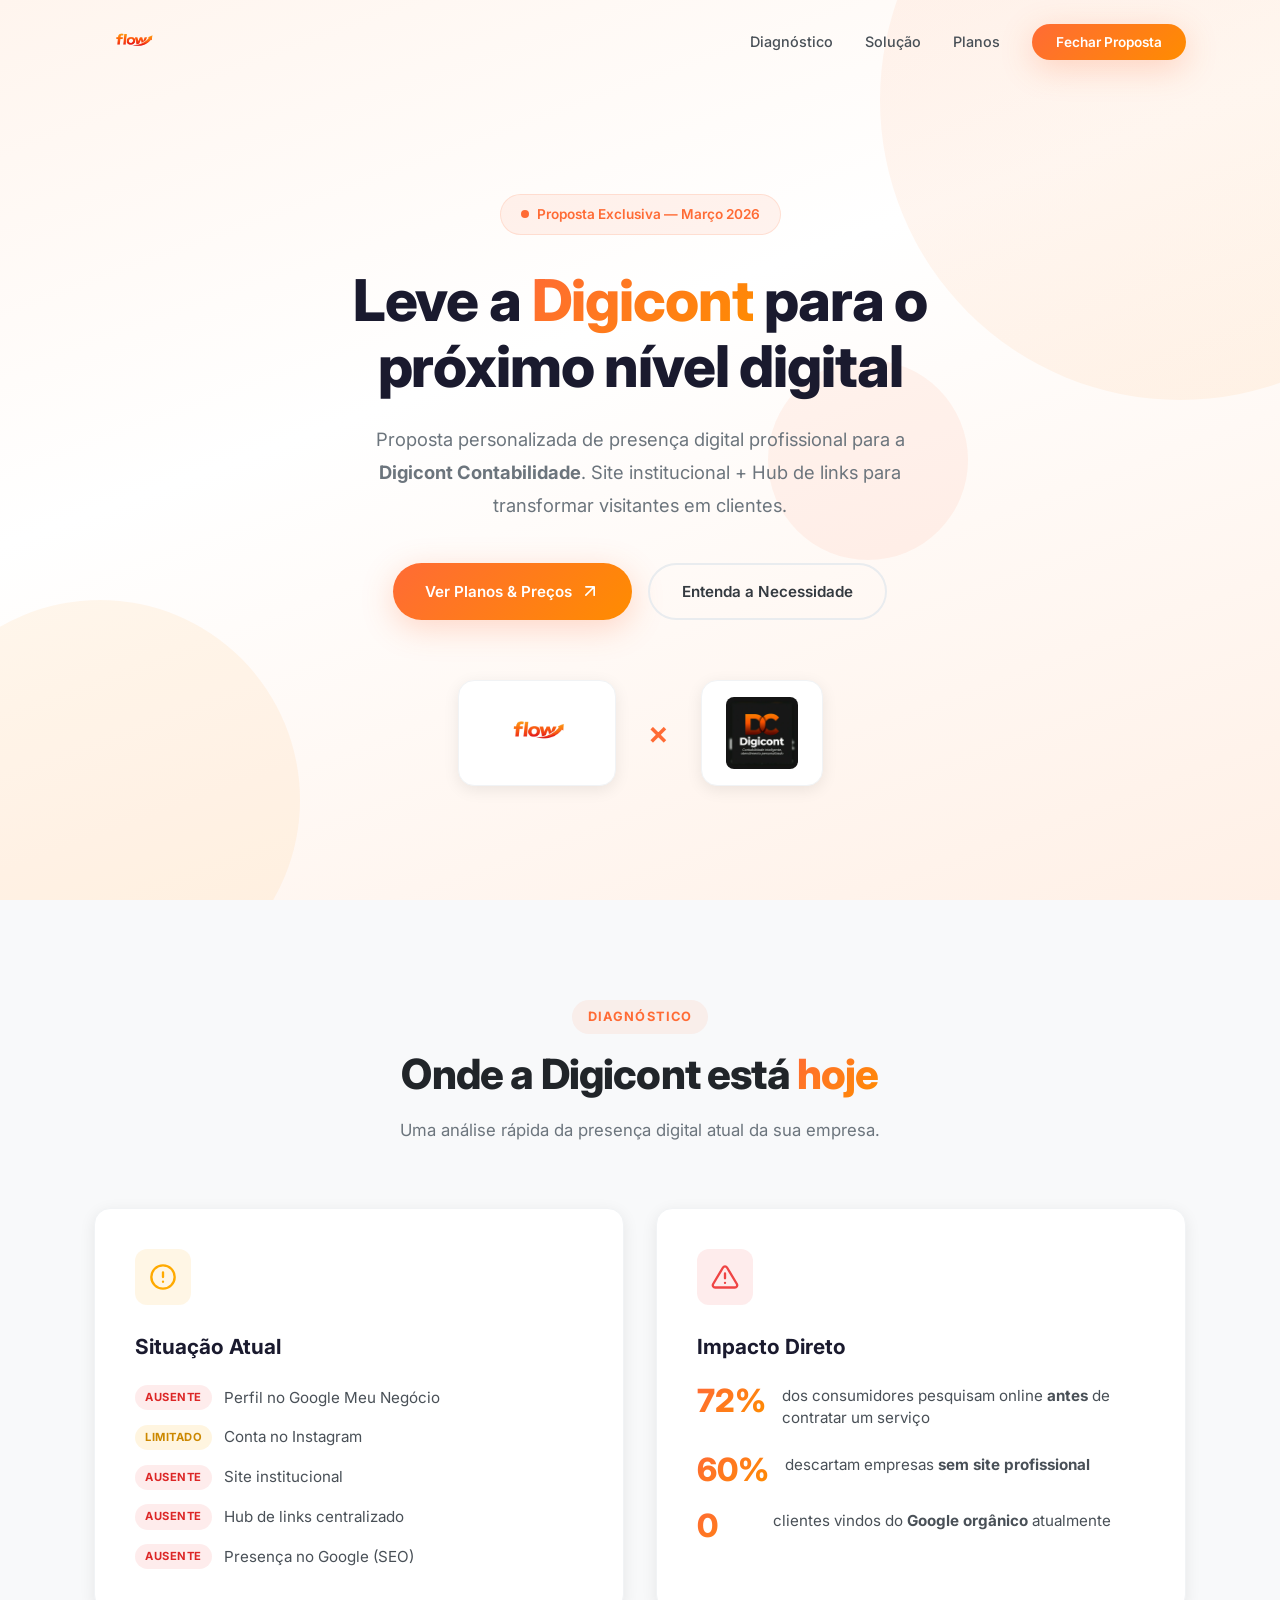
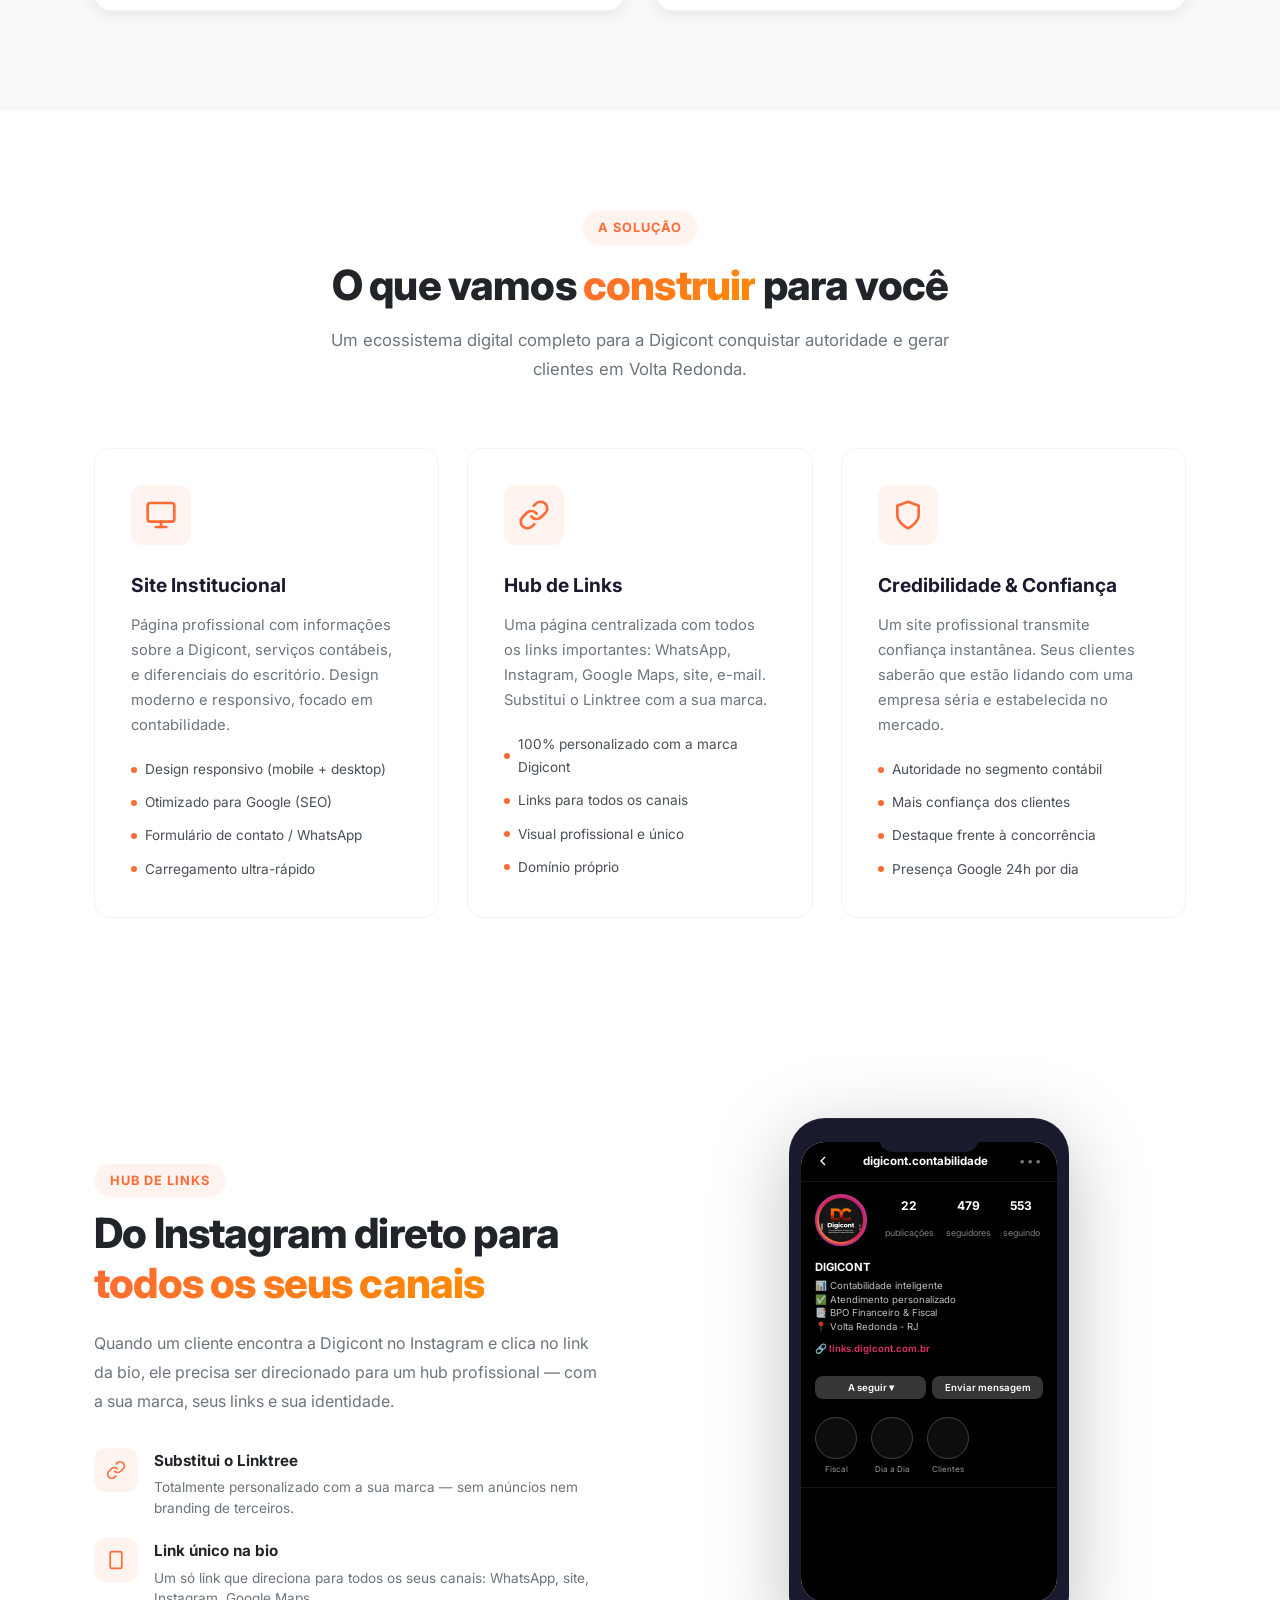
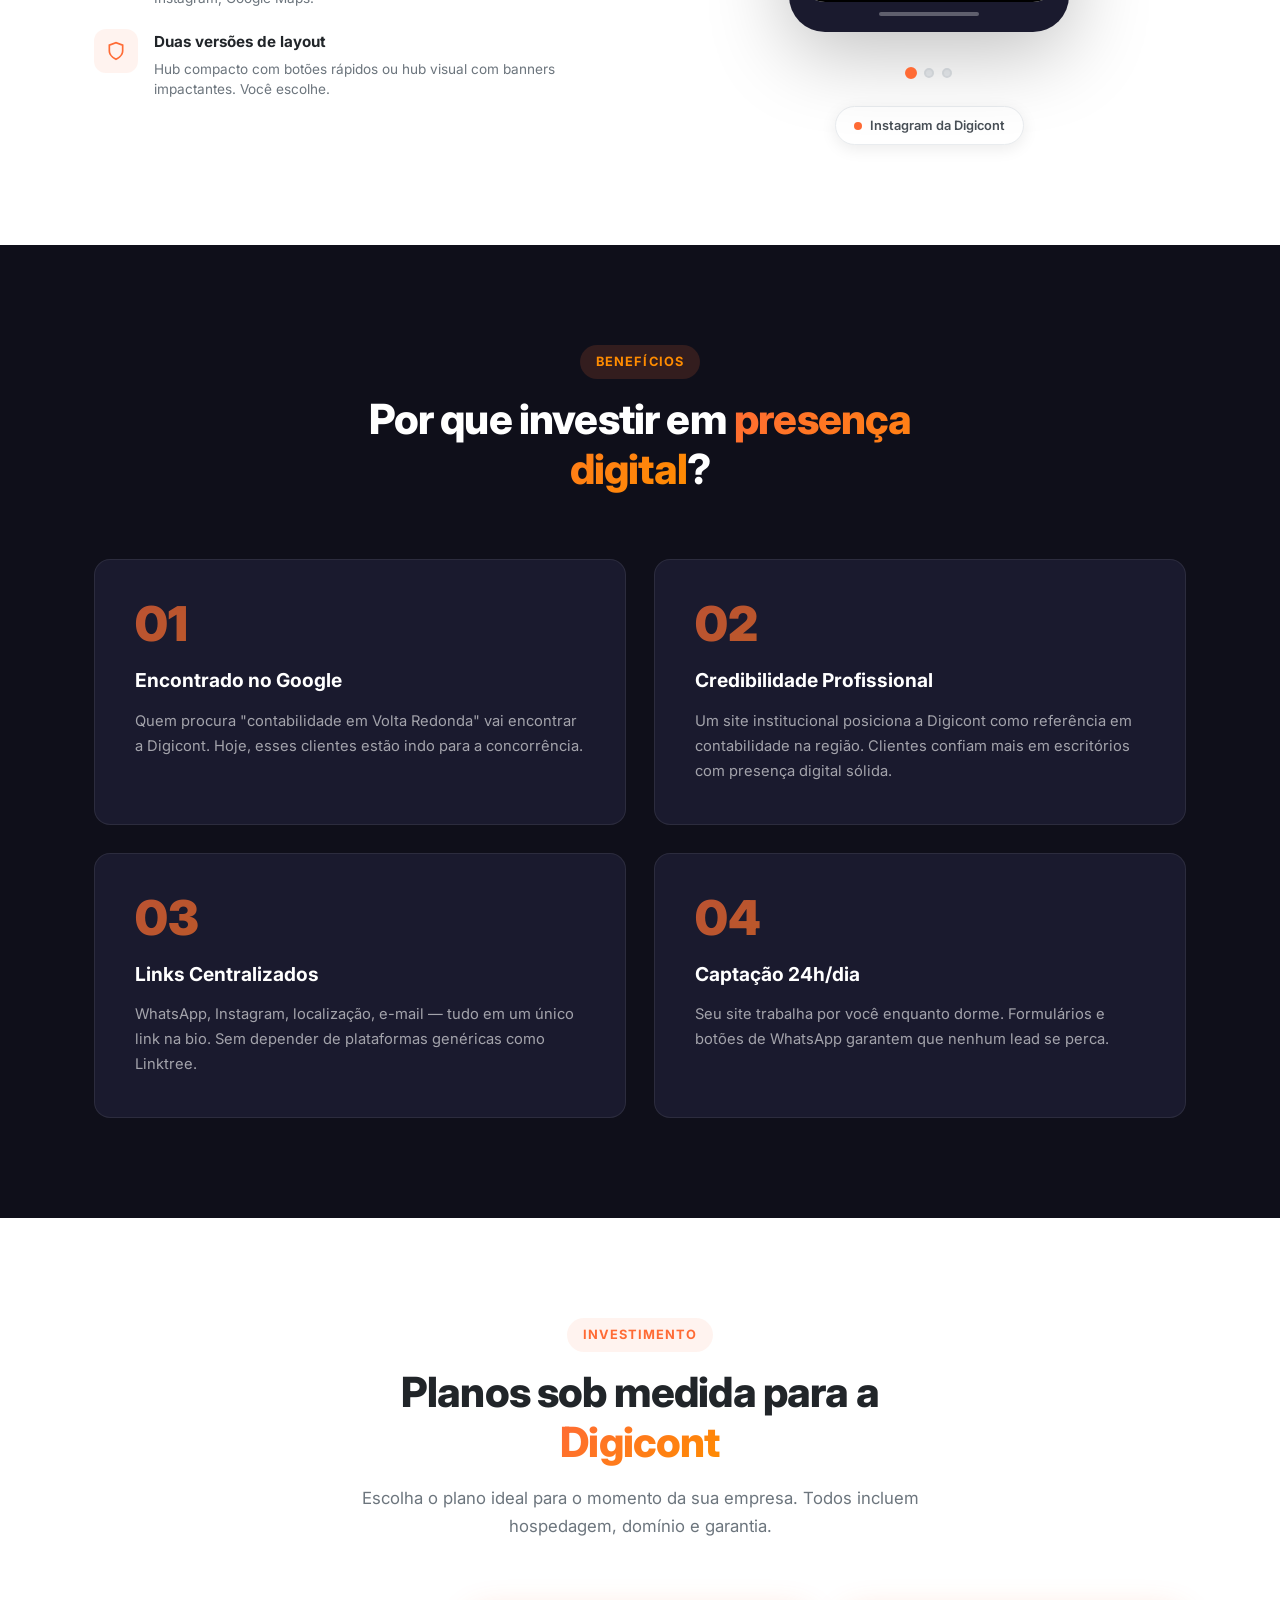
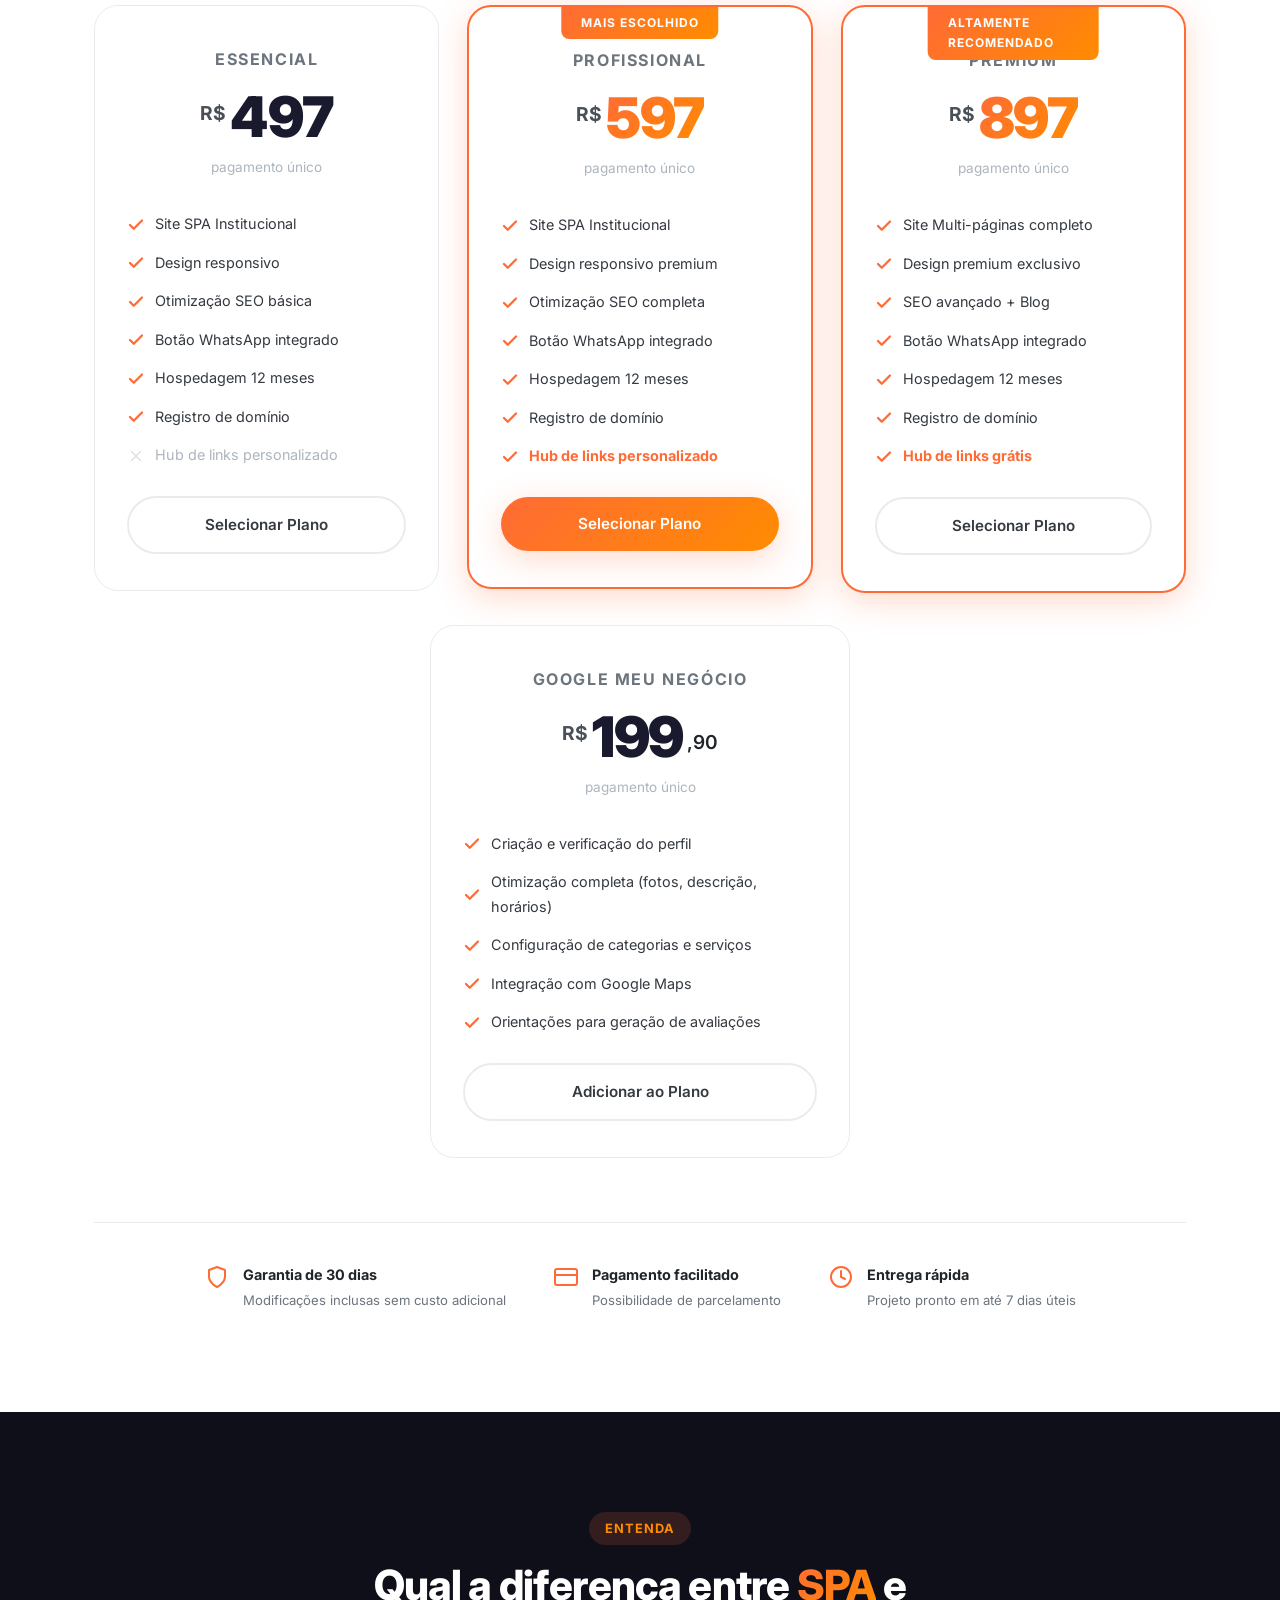
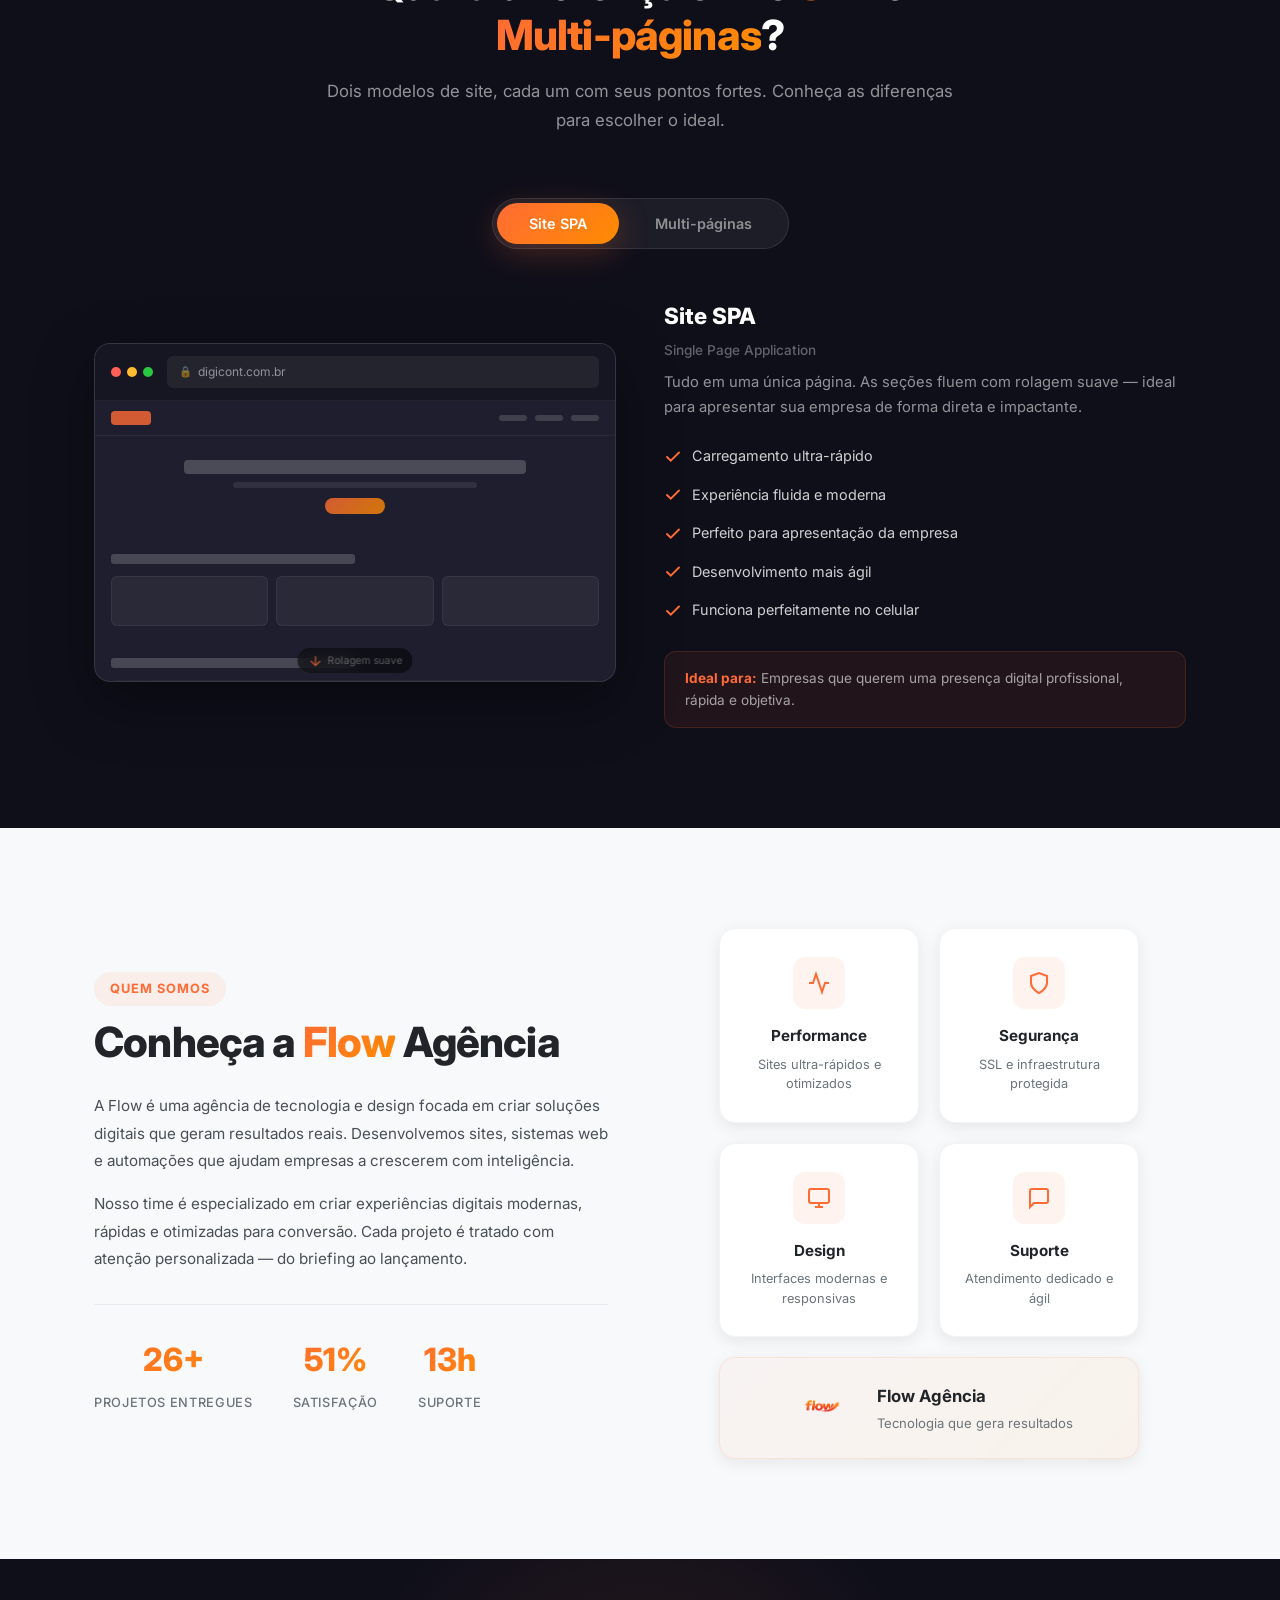
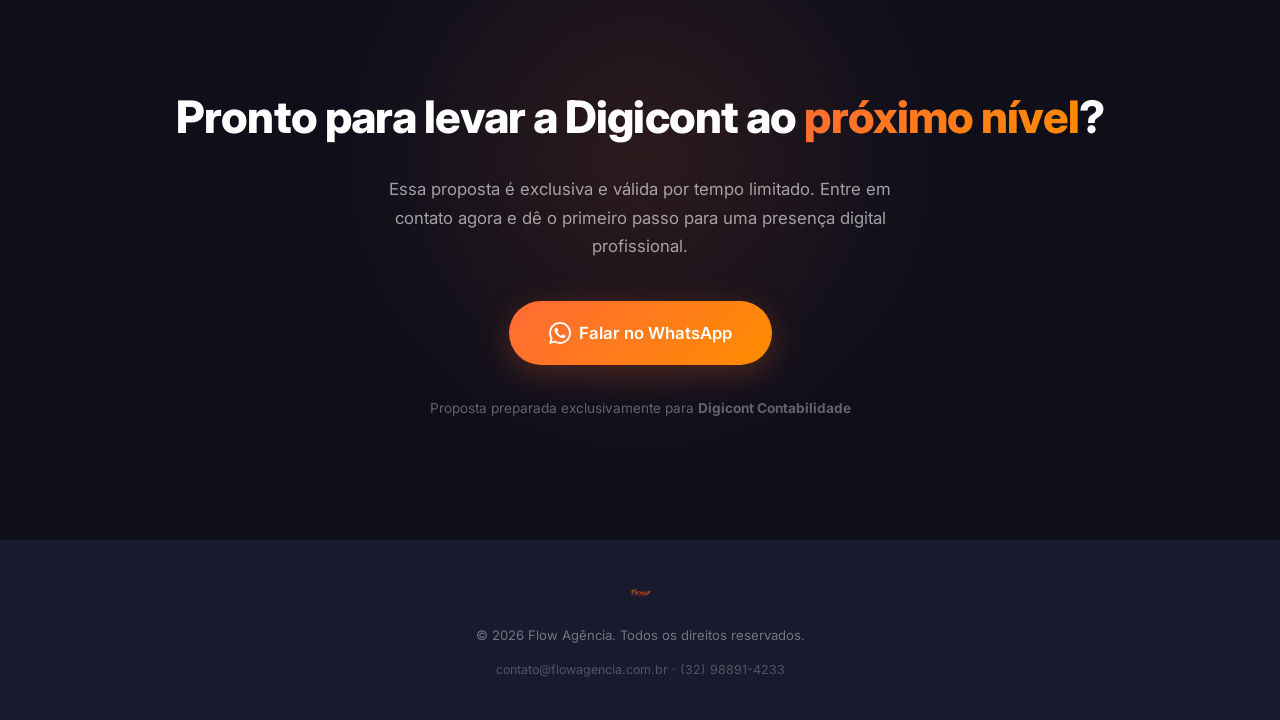
==== commit bc8c26a2: "Destaque Premium altamente recomendado para contabilidades" ====
--- a/index.html
+++ b/index.html
@@ -3,8 +3,8 @@
 <head>
     <meta charset="UTF-8">
     <meta name="viewport" content="width=device-width, initial-scale=1.0">
-    <title>Proposta Comercial — Certlar × Flow Agência</title>
-    <meta name="description" content="Proposta exclusiva de criação de site institucional e hub de links para a Certlar Consultoria Imobiliária.">
+    <title>Proposta Comercial — Digicont × Flow Agência</title>
+    <meta name="description" content="Proposta exclusiva de criação de site institucional e hub de links para a Digicont Contabilidade.">
     <link rel="preconnect" href="https://fonts.googleapis.com">
     <link rel="preconnect" href="https://fonts.gstatic.com" crossorigin>
     <link href="https://fonts.googleapis.com/css2?family=Inter:wght@300;400;500;600;700;800;900&display=swap" rel="stylesheet">
@@ -40,12 +40,12 @@
                 Proposta Exclusiva — Março 2026
             </div>
             <h1 class="hero-title animate-on-scroll">
-                Leve a <span class="gradient-text">Certlar</span> para o<br>
+                Leve a <span class="gradient-text">Digicont</span> para o<br>
                 próximo nível digital
             </h1>
             <p class="hero-subtitle animate-on-scroll">
                 Proposta personalizada de presença digital profissional para a 
-                <strong>Certlar Consultoria Imobiliária</strong>. Site institucional + Hub de links 
+                <strong>Digicont Contabilidade</strong>. Site institucional + Hub de links 
                 para transformar visitantes em clientes.
             </p>
             <div class="hero-actions animate-on-scroll">
@@ -61,7 +61,7 @@
                 </div>
                 <span class="hero-logo-divider">×</span>
                 <div class="hero-logo-item">
-                    <img src="referencias/certlar/certlar-logo.jpg" alt="Certlar">
+                    <img src="referencias/digicont/digicont-logo.png" alt="Digicont">
                 </div>
             </div>
         </div>
@@ -72,7 +72,7 @@
         <div class="container">
             <div class="section-header animate-on-scroll">
                 <span class="section-tag">Diagnóstico</span>
-                <h2 class="section-title">Onde a Certlar está <span class="gradient-text">hoje</span></h2>
+                <h2 class="section-title">Onde a Digicont está <span class="gradient-text">hoje</span></h2>
                 <p class="section-desc">Uma análise rápida da presença digital atual da sua empresa.</p>
             </div>
             <div class="diagnostic-grid">
@@ -83,7 +83,7 @@
                     <h3>Situação Atual</h3>
                     <ul class="diag-list">
                         <li>
-                            <span class="diag-status diag-status-limited">Limitado</span>
+                            <span class="diag-status diag-status-missing">Ausente</span>
                             Perfil no Google Meu Negócio
                         </li>
                         <li>
@@ -134,7 +134,7 @@
             <div class="section-header animate-on-scroll">
                 <span class="section-tag">A Solução</span>
                 <h2 class="section-title">O que vamos <span class="gradient-text">construir</span> para você</h2>
-                <p class="section-desc">Um ecossistema digital completo para a Certlar conquistar autoridade e gerar clientes.</p>
+                <p class="section-desc">Um ecossistema digital completo para a Digicont conquistar autoridade e gerar clientes em Volta Redonda.</p>
             </div>
             <div class="solution-grid">
                 <div class="solution-card animate-on-scroll">
@@ -142,7 +142,7 @@
                         <svg width="32" height="32" viewBox="0 0 24 24" fill="none" stroke="currentColor" stroke-width="2" stroke-linecap="round" stroke-linejoin="round"><rect x="2" y="3" width="20" height="14" rx="2" ry="2"/><line x1="8" y1="21" x2="16" y2="21"/><line x1="12" y1="17" x2="12" y2="21"/></svg>
                     </div>
                     <h3>Site Institucional</h3>
-                    <p>Página profissional com informações sobre a empresa, serviços de regularização, escrituras, habite-se, averbações e inventário. Design moderno e responsivo.</p>
+                    <p>Página profissional com informações sobre a Digicont, serviços contábeis, e diferenciais do escritório. Design moderno e responsivo, focado em contabilidade.</p>
                     <ul class="solution-features">
                         <li>Design responsivo (mobile + desktop)</li>
                         <li>Otimizado para Google (SEO)</li>
@@ -157,7 +157,7 @@
                     <h3>Hub de Links</h3>
                     <p>Uma página centralizada com todos os links importantes: WhatsApp, Instagram, Google Maps, site, e-mail. Substitui o Linktree com a sua marca.</p>
                     <ul class="solution-features">
-                        <li>100% personalizado com a marca Certlar</li>
+                        <li>100% personalizado com a marca Digicont</li>
                         <li>Links para todos os canais</li>
                         <li>Visual profissional e único</li>
                         <li>Domínio próprio</li>
@@ -170,7 +170,7 @@
                     <h3>Credibilidade & Confiança</h3>
                     <p>Um site profissional transmite confiança instantânea. Seus clientes saberão que estão lidando com uma empresa séria e estabelecida no mercado.</p>
                     <ul class="solution-features">
-                        <li>Autoridade no segmento imobiliário</li>
+                        <li>Autoridade no segmento contábil</li>
                         <li>Mais confiança dos clientes</li>
                         <li>Destaque frente à concorrência</li>
                         <li>Presença Google 24h por dia</li>
@@ -189,7 +189,7 @@
                     <span class="section-tag">Hub de Links</span>
                     <h2 class="section-title">Do Instagram direto para <span class="gradient-text">todos os seus canais</span></h2>
                     <p class="hub-demo-desc">
-                        Quando um cliente encontra a Certlar no Instagram e clica no link da bio, ele precisa ser direcionado 
+                        Quando um cliente encontra a Digicont no Instagram e clica no link da bio, ele precisa ser direcionado 
                         para um hub profissional — com a sua marca, seus links e sua identidade.
                     </p>
                     <div class="hub-features-list">
@@ -232,12 +232,12 @@
                             <div class="hub-screen ig-screen hub-screen-active" id="igScreen">
                                 <div class="ig-header">
                                     <svg width="16" height="16" viewBox="0 0 24 24" fill="none" stroke="white" stroke-width="2"><polyline points="15 18 9 12 15 6"/></svg>
-                                    <span class="ig-username">certlar.consultoria</span>
+                                    <span class="ig-username">digicont.contabilidade</span>
                                     <span class="ig-dots">•••</span>
                                 </div>
                                 <div class="ig-profile-area">
                                     <div class="ig-avatar">
-                                        <img src="referencias/certlar/certlar-logo.jpg" alt="Certlar">
+                                        <img src="referencias/digicont/digicont-logo.png" alt="Digicont">
                                     </div>
                                     <div class="ig-stats">
                                         <div class="ig-stat"><strong>22</strong><span>publicações</span></div>
@@ -246,21 +246,21 @@
                                     </div>
                                 </div>
                                 <div class="ig-bio">
-                                    <strong>CERTLAR</strong>
-                                    <p>🏠 Segurança para seu imóvel</p>
-                                    <p>🔒 Proteção de seu patrimônio</p>
-                                    <p>📋 Escrituras, Habite-se, Averbações</p>
-                                    <p>📍 Ubá e Região</p>
-                                    <a class="ig-bio-link" id="igBioLink">🔗 links.certlar.com.br</a>
+                                    <strong>DIGICONT</strong>
+                                    <p>📊 Contabilidade inteligente</p>
+                                    <p>✅ Atendimento personalizado</p>
+                                    <p>📑 BPO Financeiro & Fiscal</p>
+                                    <p>📍 Volta Redonda - RJ</p>
+                                    <a class="ig-bio-link" id="igBioLink">🔗 links.digicont.com.br</a>
                                 </div>
                                 <div class="ig-actions">
                                     <button class="ig-btn ig-btn-follow">A seguir ▾</button>
                                     <button class="ig-btn ig-btn-msg">Enviar mensagem</button>
                                 </div>
                                 <div class="ig-highlights">
-                                    <div class="ig-highlight"><div class="ig-hl-circle"></div><span>Consultoria</span></div>
+                                    <div class="ig-highlight"><div class="ig-hl-circle"></div><span>Fiscal</span></div>
                                     <div class="ig-highlight"><div class="ig-hl-circle"></div><span>Dia a Dia</span></div>
-                                    <div class="ig-highlight"><div class="ig-hl-circle"></div><span>Feedbacks</span></div>
+                                    <div class="ig-highlight"><div class="ig-hl-circle"></div><span>Clientes</span></div>
                                 </div>
                                 <!-- Animated cursor -->
                                 <div class="ig-cursor" id="igCursor">
@@ -273,10 +273,10 @@
                                 <div class="hub-screen-content">
                                     <div class="hub-profile">
                                         <div class="hub-avatar">
-                                            <img src="referencias/certlar/certlar-logo.jpg" alt="Certlar">
-                                        </div>
-                                        <h3 class="hub-name">Certlar Consultoria</h3>
-                                        <p class="hub-bio">Regularização de imóveis, escrituras, habite-se e inventário 🏠</p>
+                                            <img src="referencias/digicont/digicont-logo.png" alt="Digicont">
+                                        </div>
+                                        <h3 class="hub-name">Digicont Contabilidade</h3>
+                                        <p class="hub-bio">Contabilidade inteligente em Volta Redonda 📊</p>
                                     </div>
                                     <div class="hub-links">
                                         <a class="hub-link-btn hub-link-wa" href="#">
@@ -289,7 +289,7 @@
                                         </a>
                                         <a class="hub-link-btn" href="#">
                                             <svg width="16" height="16" viewBox="0 0 24 24" fill="none" stroke="currentColor" stroke-width="2"><rect x="2" y="2" width="20" height="20" rx="5"/><path d="M16 11.37A4 4 0 1112.63 8 4 4 0 0116 11.37z"/></svg>
-                                            Instagram @certlar
+                                            Instagram @digicont
                                         </a>
                                         <a class="hub-link-btn" href="#">
                                             <svg width="16" height="16" viewBox="0 0 24 24" fill="none" stroke="currentColor" stroke-width="2"><path d="M21 10c0 7-9 13-9 13s-9-6-9-13a9 9 0 0118 0z"/><circle cx="12" cy="10" r="3"/></svg>
@@ -304,7 +304,7 @@
                                             Avalie no Google
                                         </a>
                                     </div>
-                                    <div class="hub-footer-mock"><span>links.certlar.com.br</span></div>
+                                    <div class="hub-footer-mock"><span>links.digicont.com.br</span></div>
                                 </div>
                             </div>
 
@@ -313,11 +313,11 @@
                                 <div class="hub-screen-content hub-visual-content">
                                     <div class="hub-profile hub-profile-mini">
                                         <div class="hub-avatar hub-avatar-sm">
-                                            <img src="referencias/certlar/certlar-logo.jpg" alt="Certlar">
+                                            <img src="referencias/digicont/digicont-logo.png" alt="Digicont">
                                         </div>
                                         <div class="hub-profile-text">
-                                            <h3 class="hub-name">Certlar Consultoria</h3>
-                                            <p class="hub-bio">Consultoria Imobiliária</p>
+                                            <h3 class="hub-name">Digicont Contabilidade</h3>
+                                            <p class="hub-bio">Contabilidade em VRB</p>
                                         </div>
                                     </div>
                                     <div class="hub-banners">
@@ -329,7 +329,7 @@
                                                 </div>
                                                 <div>
                                                     <strong>Fale com um consultor</strong>
-                                                    <p>Tire suas dúvidas sobre regularização</p>
+                                                    <p>Tire suas dúvidas sobre nossos serviços</p>
                                                 </div>
                                             </div>
                                             <span class="hub-banner-cta">CLIQUE AQUI →</span>
@@ -342,7 +342,7 @@
                                                 </div>
                                                 <div>
                                                     <strong>Nossos Serviços</strong>
-                                                    <p>Escrituras, habite-se e mais</p>
+                                                    <p>Declarações, impostos e mais</p>
                                                 </div>
                                             </div>
                                             <span class="hub-banner-cta">CLIQUE AQUI →</span>
@@ -361,7 +361,7 @@
                                             <span class="hub-banner-cta">CLIQUE AQUI →</span>
                                         </div>
                                     </div>
-                                    <div class="hub-footer-mock"><span>links.certlar.com.br</span></div>
+                                    <div class="hub-footer-mock"><span>links.digicont.com.br</span></div>
                                 </div>
                             </div>
                         </div>
@@ -375,7 +375,7 @@
                     </div>
                     <div class="hub-phone-label">
                         <span class="hub-label-dot"></span>
-                        <span id="hubStepLabel">Instagram da Certlar</span>
+                        <span id="hubStepLabel">Instagram da Digicont</span>
                     </div>
                 </div>
             </div>
@@ -394,12 +394,12 @@
                 <div class="benefit-card animate-on-scroll">
                     <div class="benefit-number">01</div>
                     <h3>Encontrado no Google</h3>
-                    <p>Quem procura "regularização de imóvel em Ubá" vai encontrar a Certlar. Hoje, esses clientes estão indo para a concorrência.</p>
+                    <p>Quem procura "contabilidade em Volta Redonda" vai encontrar a Digicont. Hoje, esses clientes estão indo para a concorrência.</p>
                 </div>
                 <div class="benefit-card animate-on-scroll">
                     <div class="benefit-number">02</div>
                     <h3>Credibilidade Profissional</h3>
-                    <p>Um site institucional posiciona a Certlar como referência em consultoria imobiliária. Clientes confiam mais em empresas com presença digital forte.</p>
+                    <p>Um site institucional posiciona a Digicont como referência em contabilidade na região. Clientes confiam mais em escritórios com presença digital sólida.</p>
                 </div>
                 <div class="benefit-card animate-on-scroll">
                     <div class="benefit-number">03</div>
@@ -420,7 +420,7 @@
         <div class="container">
             <div class="section-header animate-on-scroll">
                 <span class="section-tag">Investimento</span>
-                <h2 class="section-title">Planos sob medida para a <span class="gradient-text">Certlar</span></h2>
+                <h2 class="section-title">Planos sob medida para a <span class="gradient-text">Digicont</span></h2>
                 <p class="section-desc">Escolha o plano ideal para o momento da sua empresa. Todos incluem hospedagem, domínio e garantia.</p>
             </div>
             <div class="pricing-grid">
@@ -430,7 +430,7 @@
                         <span class="pricing-name">Essencial</span>
                         <div class="pricing-price">
                             <span class="price-currency">R$</span>
-                            <span class="price-value">397</span>
+                            <span class="price-value">497</span>
                         </div>
                         <span class="pricing-period">pagamento único</span>
                     </div>
@@ -476,7 +476,7 @@
                         <span class="pricing-name">Profissional</span>
                         <div class="pricing-price">
                             <span class="price-currency">R$</span>
-                            <span class="price-value">497</span>
+                            <span class="price-value">597</span>
                         </div>
                         <span class="pricing-period">pagamento único</span>
                     </div>
@@ -516,12 +516,13 @@
                 </div>
 
                 <!-- PLANO 3 -->
-                <div class="pricing-card animate-on-scroll">
+                <div class="pricing-card pricing-featured animate-on-scroll">
+                    <div class="pricing-badge" style="background: var(--gradient-primary); color: white;">Altamente Recomendado</div>
                     <div class="pricing-header">
                         <span class="pricing-name">Premium</span>
                         <div class="pricing-price">
                             <span class="price-currency">R$</span>
-                            <span class="price-value">797</span>
+                            <span class="price-value">897</span>
                         </div>
                         <span class="pricing-period">pagamento único</span>
                     </div>
@@ -558,6 +559,44 @@
                         </ul>
                         <a href="#contato" class="btn btn-outline btn-block">Selecionar Plano</a>
                     </div>
+                </div>
+            </div>
+
+            <!-- CARD GMN -->
+            <div class="pricing-card animate-on-scroll" style="margin-top: 2rem; max-width: 420px; margin-left: auto; margin-right: auto;">
+                <div class="pricing-header">
+                    <span class="pricing-name">Google Meu Negócio</span>
+                    <div class="pricing-price">
+                        <span class="price-currency">R$</span>
+                        <span class="price-value">199</span>
+                        <span style="font-size:1.2rem; font-weight:600; align-self:flex-end; padding-bottom:6px;">,90</span>
+                    </div>
+                    <span class="pricing-period">pagamento único</span>
+                </div>
+                <div class="pricing-body">
+                    <ul class="pricing-features">
+                        <li class="feature-included">
+                            <svg width="18" height="18" viewBox="0 0 24 24" fill="none" stroke="currentColor" stroke-width="3" stroke-linecap="round" stroke-linejoin="round"><polyline points="20 6 9 17 4 12"/></svg>
+                            Criação e verificação do perfil
+                        </li>
+                        <li class="feature-included">
+                            <svg width="18" height="18" viewBox="0 0 24 24" fill="none" stroke="currentColor" stroke-width="3" stroke-linecap="round" stroke-linejoin="round"><polyline points="20 6 9 17 4 12"/></svg>
+                            Otimização completa (fotos, descrição, horários)
+                        </li>
+                        <li class="feature-included">
+                            <svg width="18" height="18" viewBox="0 0 24 24" fill="none" stroke="currentColor" stroke-width="3" stroke-linecap="round" stroke-linejoin="round"><polyline points="20 6 9 17 4 12"/></svg>
+                            Configuração de categorias e serviços
+                        </li>
+                        <li class="feature-included">
+                            <svg width="18" height="18" viewBox="0 0 24 24" fill="none" stroke="currentColor" stroke-width="3" stroke-linecap="round" stroke-linejoin="round"><polyline points="20 6 9 17 4 12"/></svg>
+                            Integração com Google Maps
+                        </li>
+                        <li class="feature-included">
+                            <svg width="18" height="18" viewBox="0 0 24 24" fill="none" stroke="currentColor" stroke-width="3" stroke-linecap="round" stroke-linejoin="round"><polyline points="20 6 9 17 4 12"/></svg>
+                            Orientações para geração de avaliações
+                        </li>
+                    </ul>
+                    <a href="#contato" class="btn btn-outline btn-block">Adicionar ao Plano</a>
                 </div>
             </div>
 
@@ -615,7 +654,7 @@
                                     <span></span><span></span><span></span>
                                 </div>
                                 <div class="browser-url">
-                                    <span class="url-lock">🔒</span> certlar.com.br
+                                    <span class="url-lock">🔒</span> digicont.com.br
                                 </div>
                             </div>
                             <div class="browser-viewport spa-viewport">
@@ -695,7 +734,7 @@
                                     <span></span><span></span><span></span>
                                 </div>
                                 <div class="browser-url">
-                                    <span class="url-lock">🔒</span> <span class="multi-url-text">certlar.com.br</span>
+                                    <span class="url-lock">🔒</span> <span class="multi-url-text">digicont.com.br</span>
                                 </div>
                             </div>
                             <div class="browser-viewport multi-viewport">
@@ -865,18 +904,18 @@
     <section class="section section-cta" id="contato">
         <div class="container">
             <div class="cta-content animate-on-scroll">
-                <h2 class="cta-title">Pronto para levar a Certlar ao <span class="gradient-text">próximo nível</span>?</h2>
+                <h2 class="cta-title">Pronto para levar a Digicont ao <span class="gradient-text">próximo nível</span>?</h2>
                 <p class="cta-desc">
                     Essa proposta é exclusiva e válida por tempo limitado. 
                     Entre em contato agora e dê o primeiro passo para uma presença digital profissional.
                 </p>
                 <div class="cta-actions">
-                    <a href="https://wa.me/5532988514233?text=Olá!%20Tenho%20interesse%20na%20proposta%20para%20a%20Certlar." class="btn btn-primary btn-xl" target="_blank" rel="noopener">
+                    <a href="https://wa.me/5532988514233?text=Olá!%20Tenho%20interesse%20na%20proposta%20para%20a%20Digicont." class="btn btn-primary btn-xl" target="_blank" rel="noopener">
                         <svg width="22" height="22" viewBox="0 0 24 24" fill="currentColor"><path d="M17.472 14.382c-.297-.149-1.758-.867-2.03-.967-.273-.099-.471-.148-.67.15-.197.297-.767.966-.94 1.164-.173.199-.347.223-.644.075-.297-.15-1.255-.463-2.39-1.475-.883-.788-1.48-1.761-1.653-2.059-.173-.297-.018-.458.13-.606.134-.133.298-.347.446-.52.149-.174.198-.298.298-.497.099-.198.05-.371-.025-.52-.075-.149-.669-1.612-.916-2.207-.242-.579-.487-.5-.669-.51-.173-.008-.371-.01-.57-.01-.198 0-.52.074-.792.372-.272.297-1.04 1.016-1.04 2.479 0 1.462 1.065 2.875 1.213 3.074.149.198 2.096 3.2 5.077 4.487.709.306 1.262.489 1.694.625.712.227 1.36.195 1.871.118.571-.085 1.758-.719 2.006-1.413.248-.694.248-1.289.173-1.413-.074-.124-.272-.198-.57-.347m-5.421 7.403h-.004a9.87 9.87 0 01-5.031-1.378l-.361-.214-3.741.982.998-3.648-.235-.374a9.86 9.86 0 01-1.51-5.26c.001-5.45 4.436-9.884 9.888-9.884 2.64 0 5.122 1.03 6.988 2.898a9.825 9.825 0 012.893 6.994c-.003 5.45-4.437 9.884-9.885 9.884m8.413-18.297A11.815 11.815 0 0012.05 0C5.495 0 .16 5.335.157 11.892c0 2.096.547 4.142 1.588 5.945L.057 24l6.305-1.654a11.882 11.882 0 005.683 1.448h.005c6.554 0 11.89-5.335 11.893-11.893a11.821 11.821 0 00-3.48-8.413z"/></svg>
                         Falar no WhatsApp
                     </a>
                 </div>
-                <p class="cta-note">Proposta preparada exclusivamente para <strong>Certlar Consultoria Imobiliária</strong></p>
+                <p class="cta-note">Proposta preparada exclusivamente para <strong>Digicont Contabilidade</strong></p>
             </div>
         </div>
     </section>
@@ -890,6 +929,7 @@
         </div>
     </footer>
 
-    <script src="script.js"></script>
+    <script src="digicont-script.js"></script>
 </body>
 </html>
+
--- a/styles.css
+++ b/styles.css
@@ -1274,20 +1274,25 @@
 /* Animated Cursor */
 .ig-cursor {
     position: absolute;
+    top: 65%;
+    left: 55%;
     z-index: 10;
     pointer-events: none;
     opacity: 0;
     filter: drop-shadow(0 2px 4px rgba(0,0,0,0.3));
-    animation: cursorFlow 10s ease-in-out infinite;
+}
+
+.ig-screen.hub-screen-active .ig-cursor {
+    animation: cursorFlow 3.5s ease-in-out forwards;
 }
 
 @keyframes cursorFlow {
-    0%, 5% { opacity: 0; top: 60%; left: 50%; }
-    10% { opacity: 1; top: 60%; left: 50%; }
-    20%, 28% { opacity: 1; top: 47%; left: 42%; transform: scale(1); }
-    30% { opacity: 1; top: 47%; left: 42%; transform: scale(0.85); }
-    32% { opacity: 1; top: 47%; left: 42%; transform: scale(1); }
-    40%, 100% { opacity: 0; top: 47%; left: 42%; }
+    0% { opacity: 0; top: 65%; left: 55%; }
+    15% { opacity: 1; top: 65%; left: 55%; }
+    45%, 60% { opacity: 1; top: 47%; left: 35%; transform: scale(1); }
+    68% { opacity: 1; top: 47%; left: 35%; transform: scale(0.8); }
+    75% { opacity: 1; top: 47%; left: 35%; transform: scale(1); }
+    90%, 100% { opacity: 0; top: 47%; left: 35%; }
 }
 
 /* Hub Compact Screen adjustments */
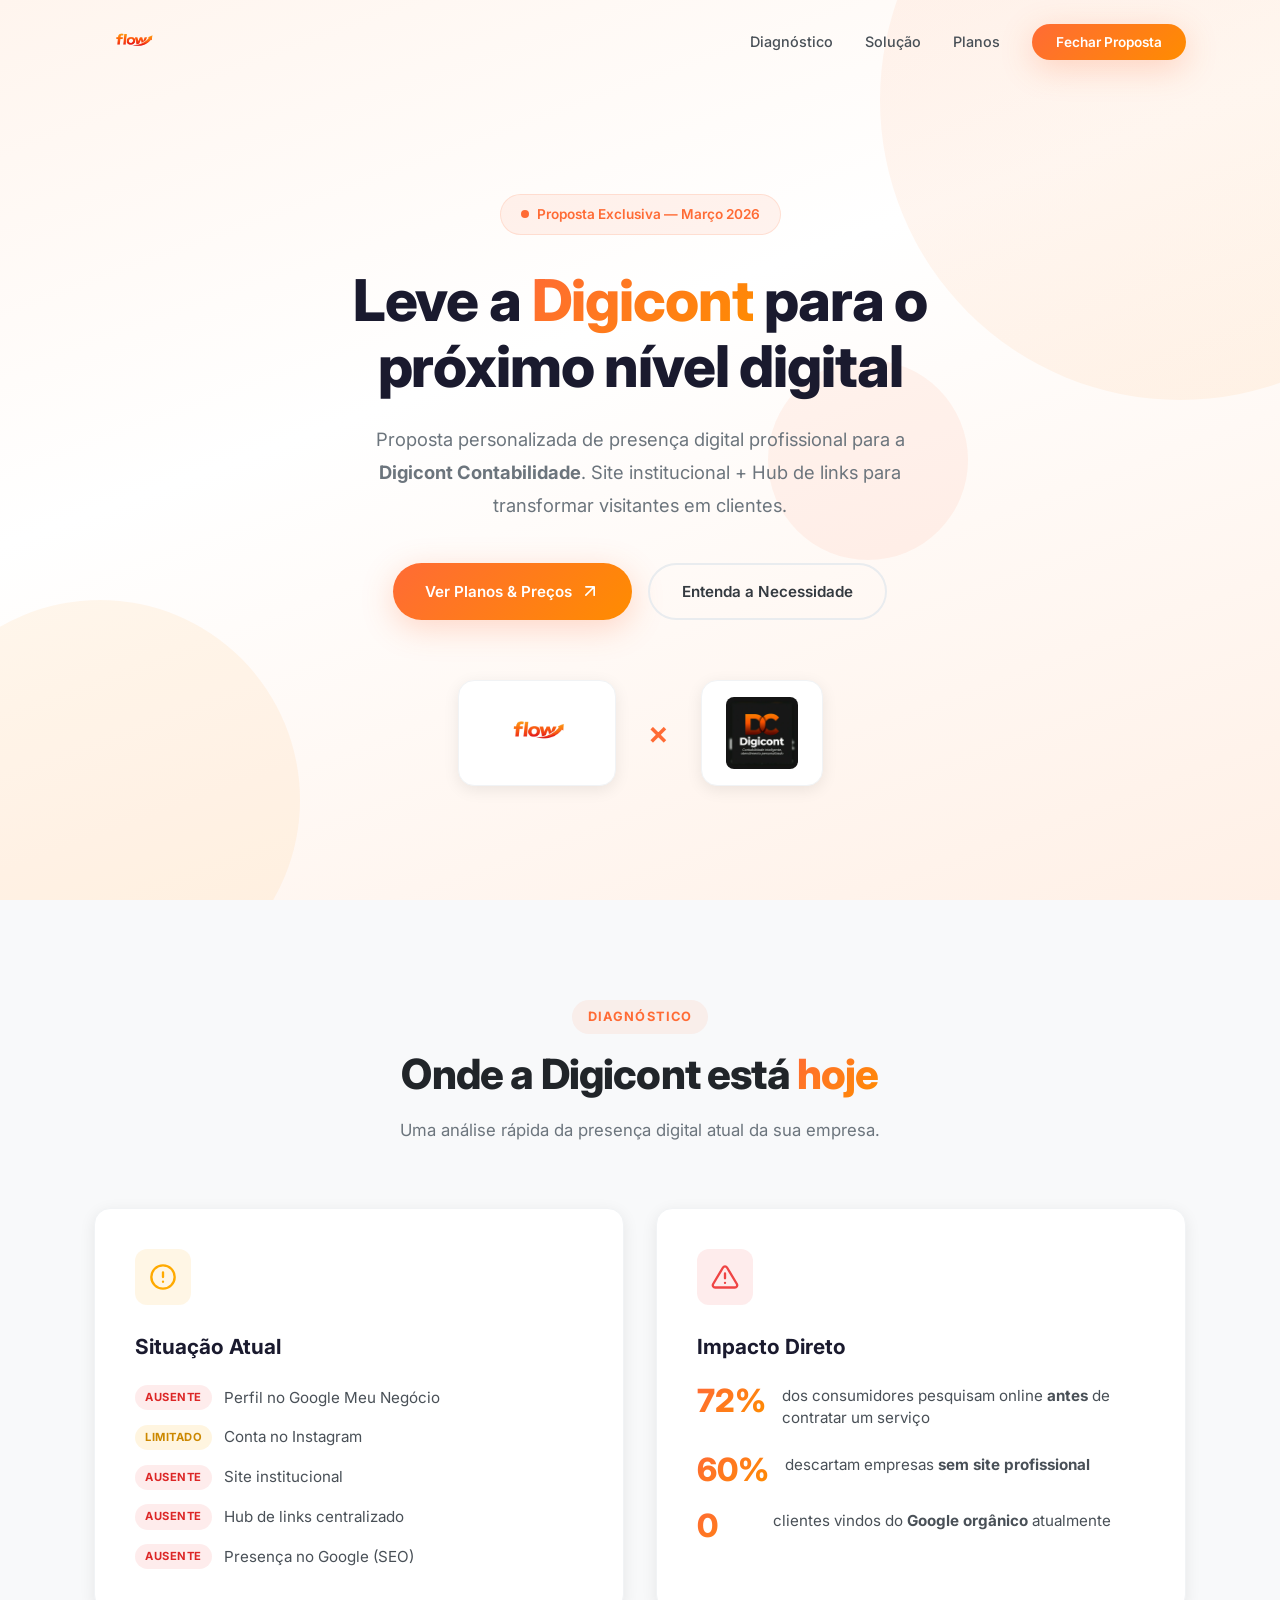
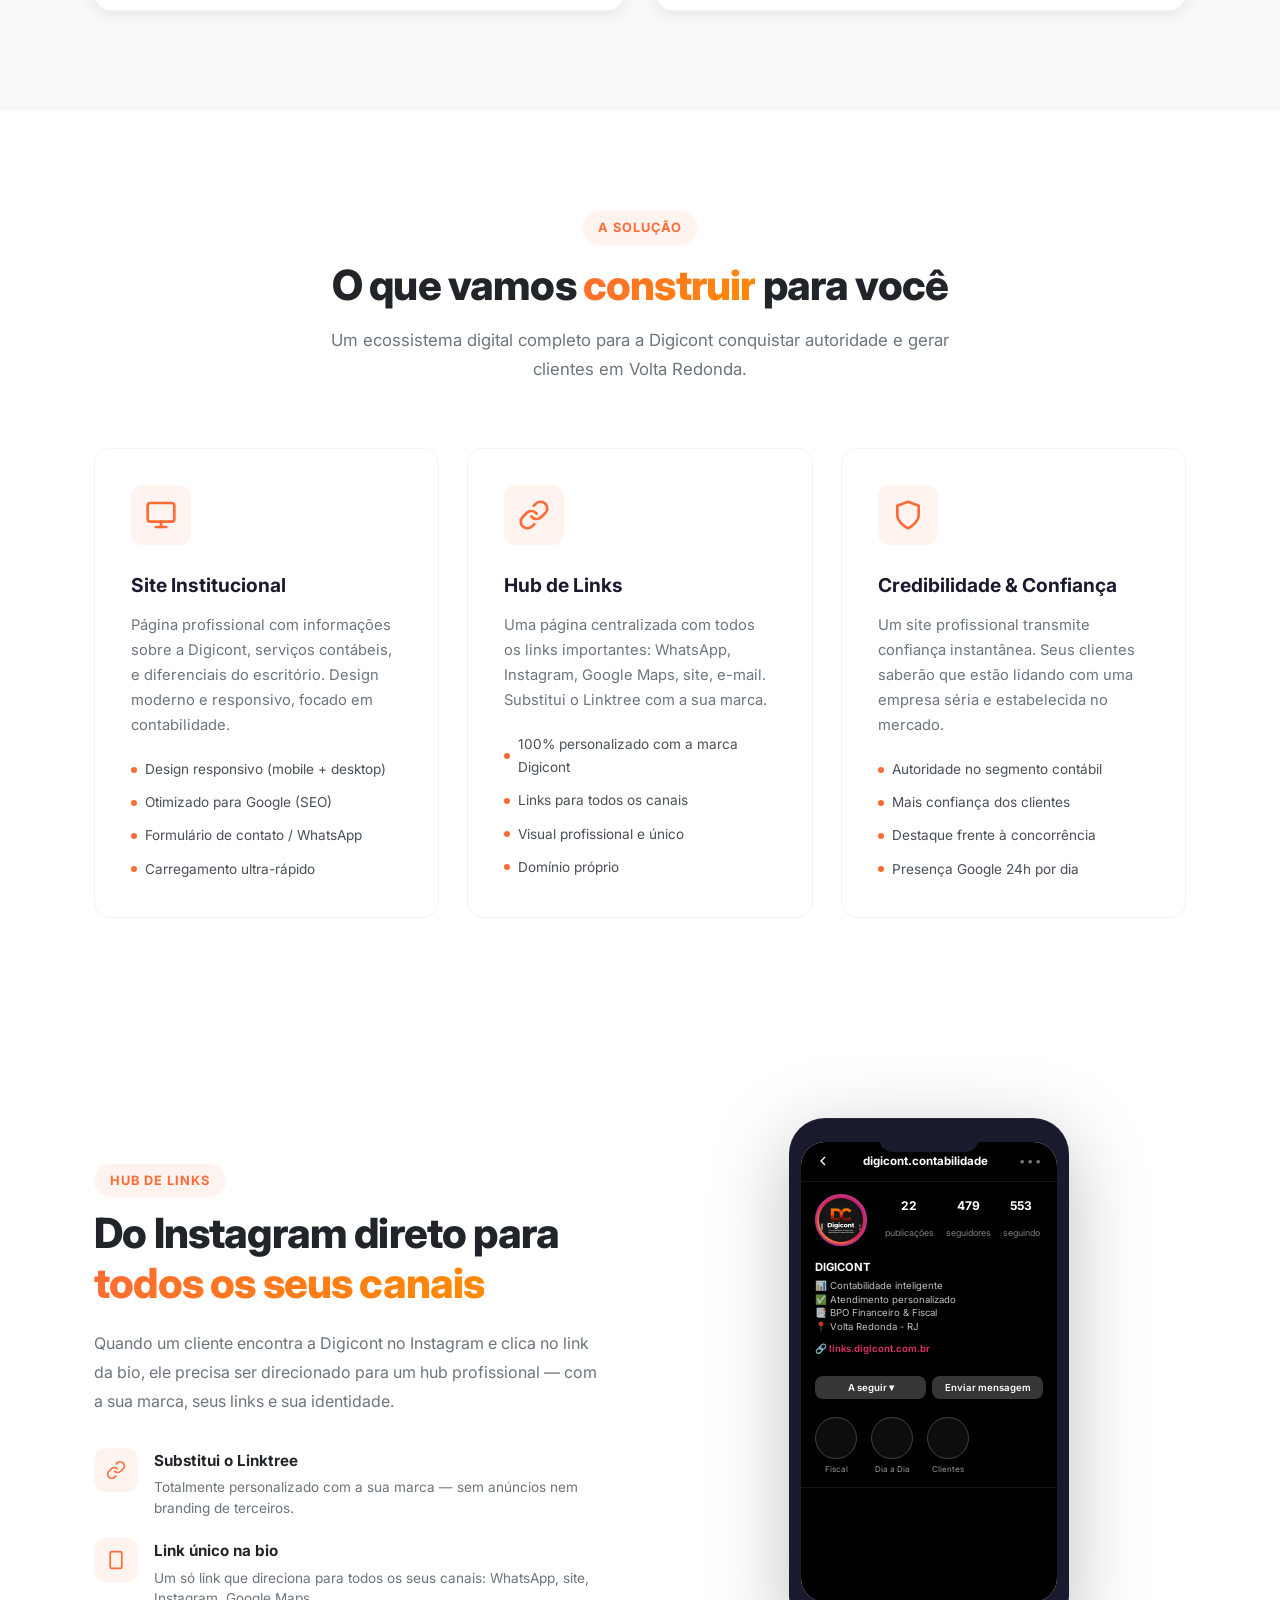
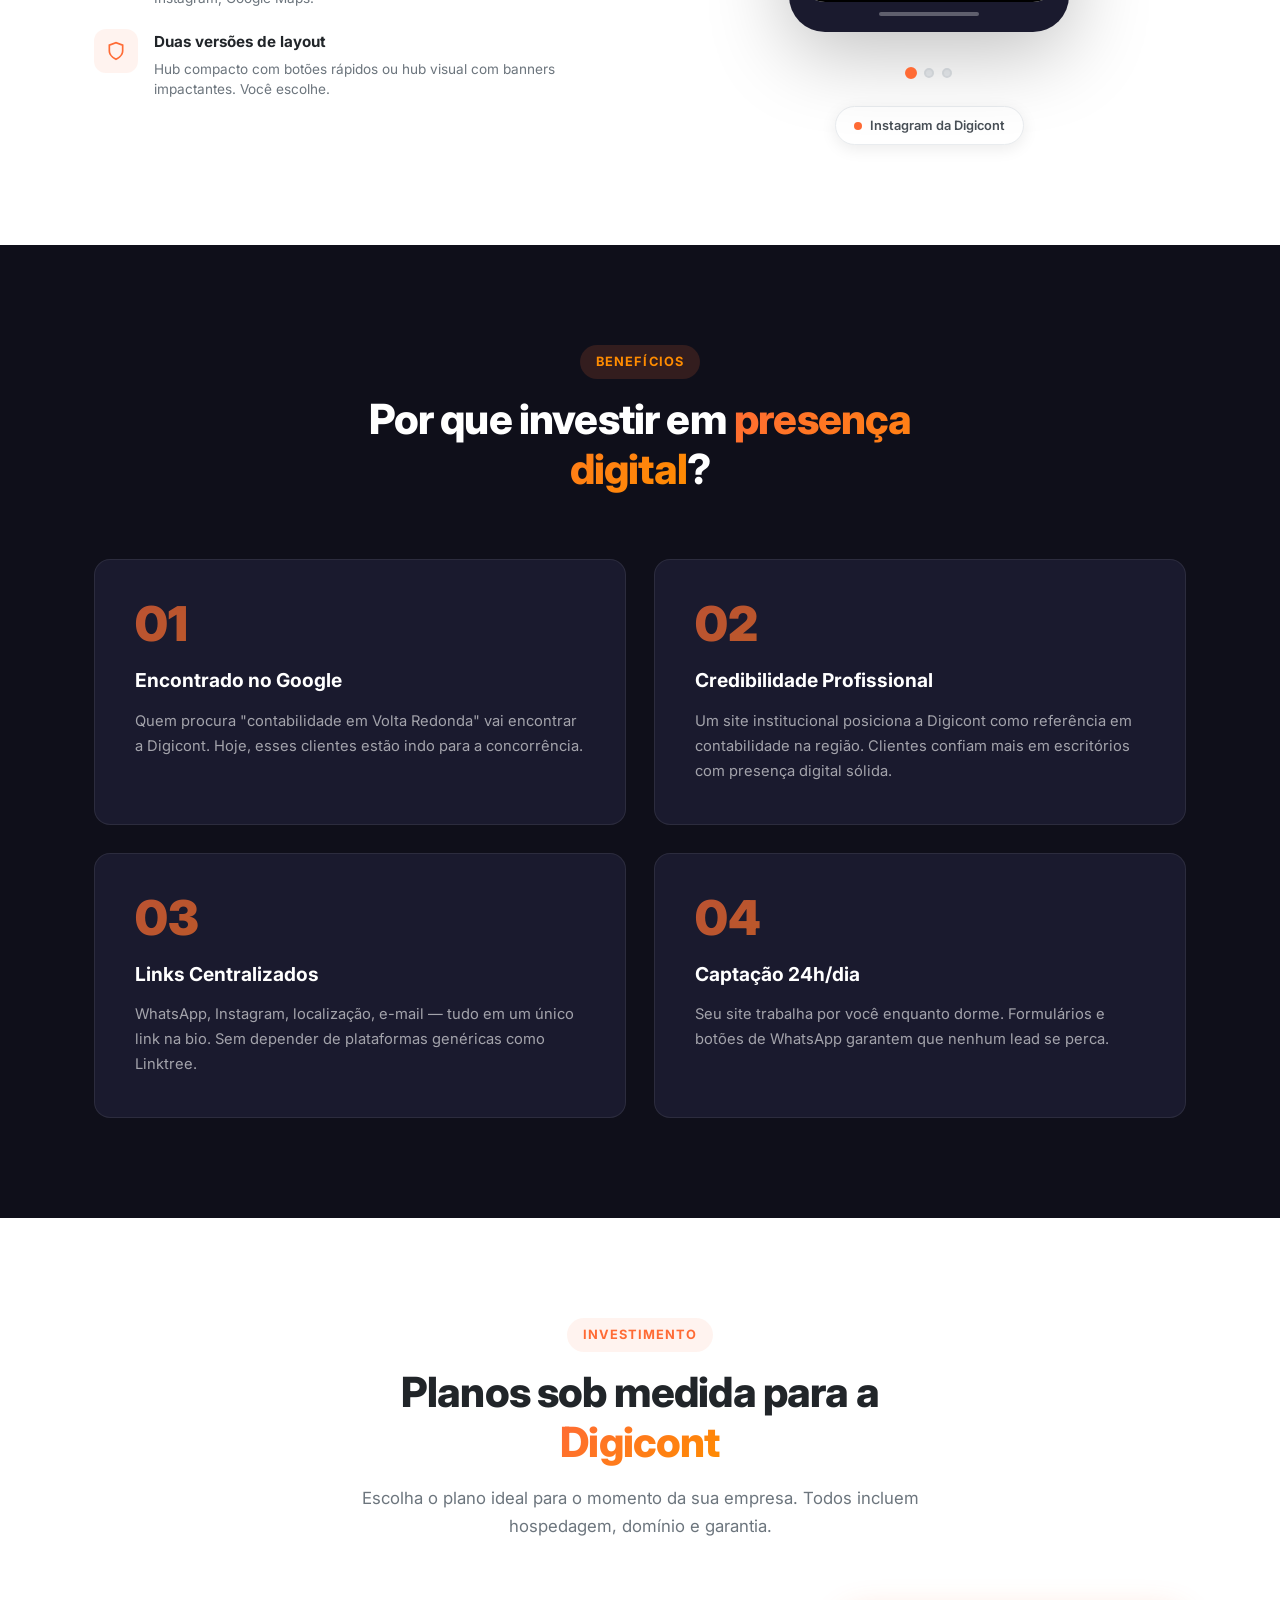
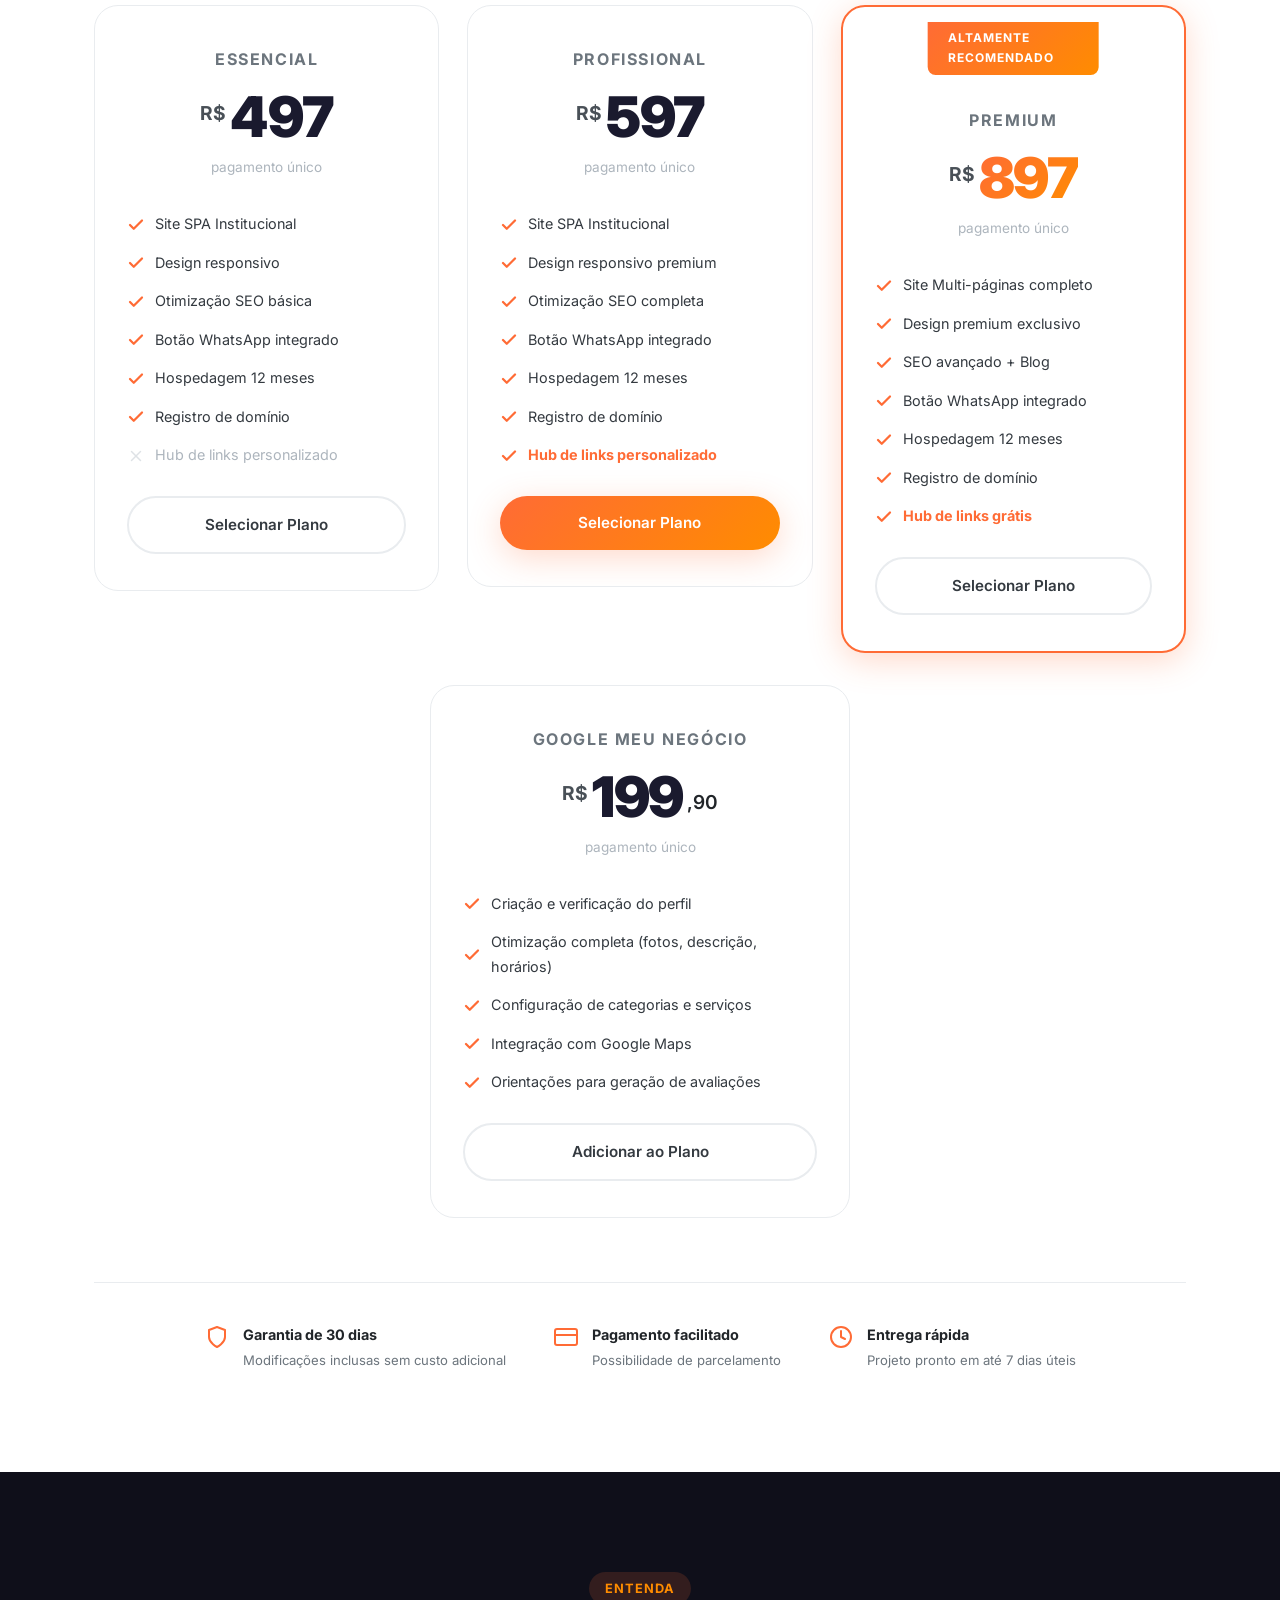
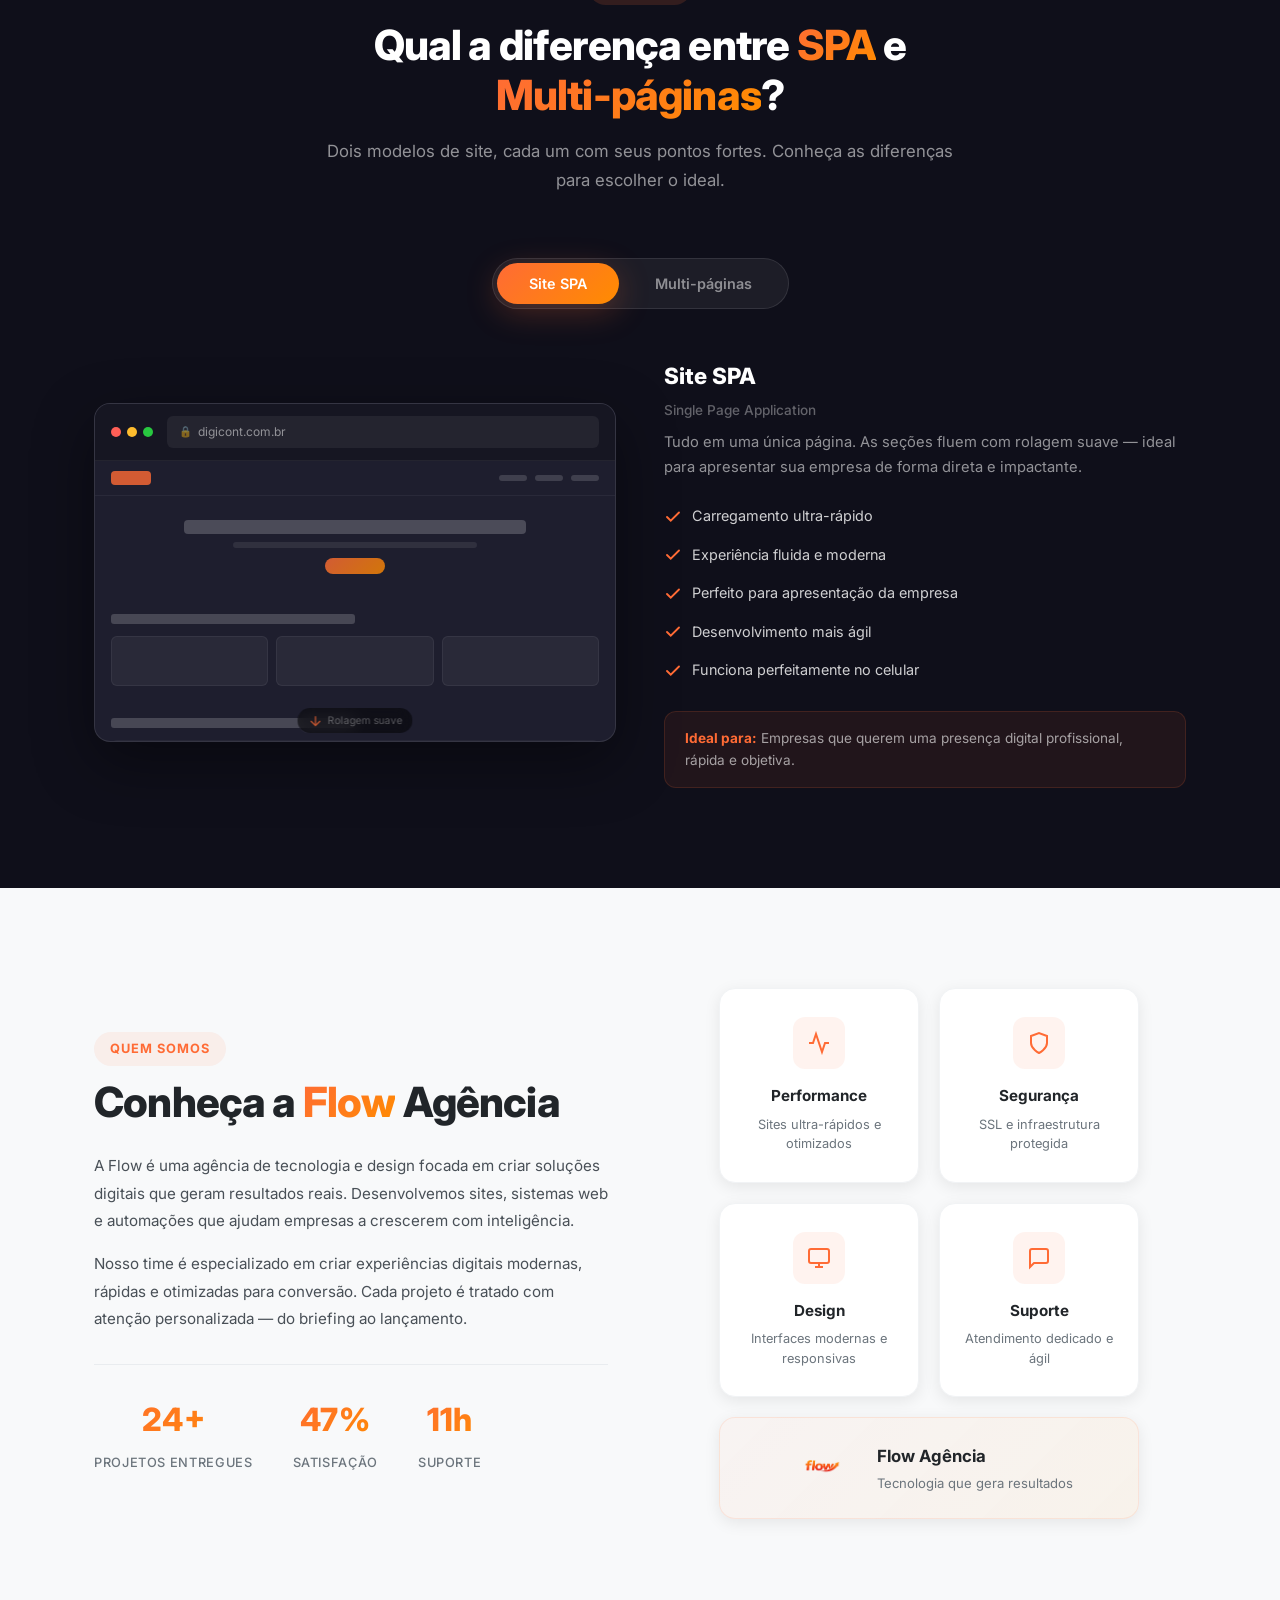
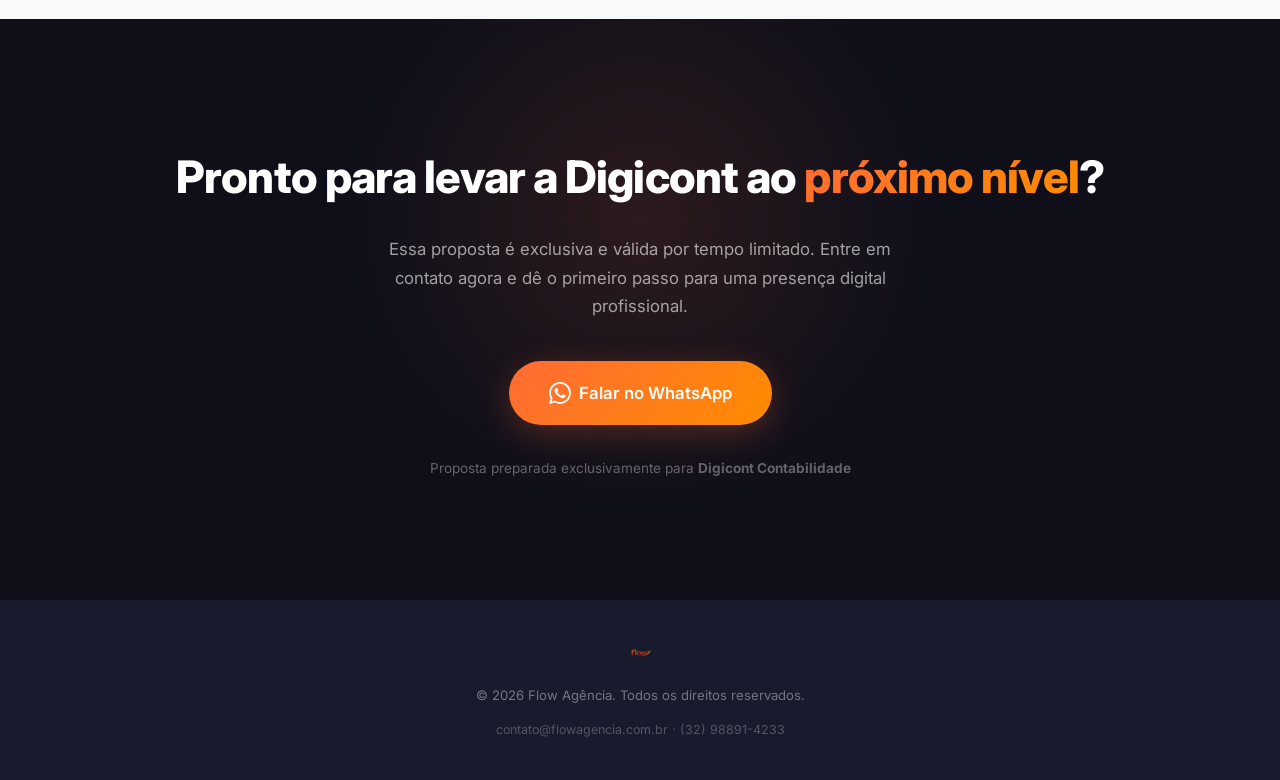
==== commit 41f0da73: "Ajuste visual nos badges dos planos e remocao de destaque do Profissional" ====
--- a/index.html
+++ b/index.html
@@ -469,9 +469,8 @@
                     </div>
                 </div>
 
-                <!-- PLANO 2 - DESTAQUE -->
-                <div class="pricing-card pricing-featured animate-on-scroll">
-                    <div class="pricing-badge">Mais Escolhido</div>
+                <!-- PLANO 2 -->
+                <div class="pricing-card animate-on-scroll">
                     <div class="pricing-header">
                         <span class="pricing-name">Profissional</span>
                         <div class="pricing-price">
@@ -516,8 +515,8 @@
                 </div>
 
                 <!-- PLANO 3 -->
-                <div class="pricing-card pricing-featured animate-on-scroll">
-                    <div class="pricing-badge" style="background: var(--gradient-primary); color: white;">Altamente Recomendado</div>
+                <div class="pricing-card pricing-featured animate-on-scroll" style="padding-top: 60px;">
+                    <div class="pricing-badge" style="background: var(--gradient-primary); color: white; top: 15px;">Altamente Recomendado</div>
                     <div class="pricing-header">
                         <span class="pricing-name">Premium</span>
                         <div class="pricing-price">
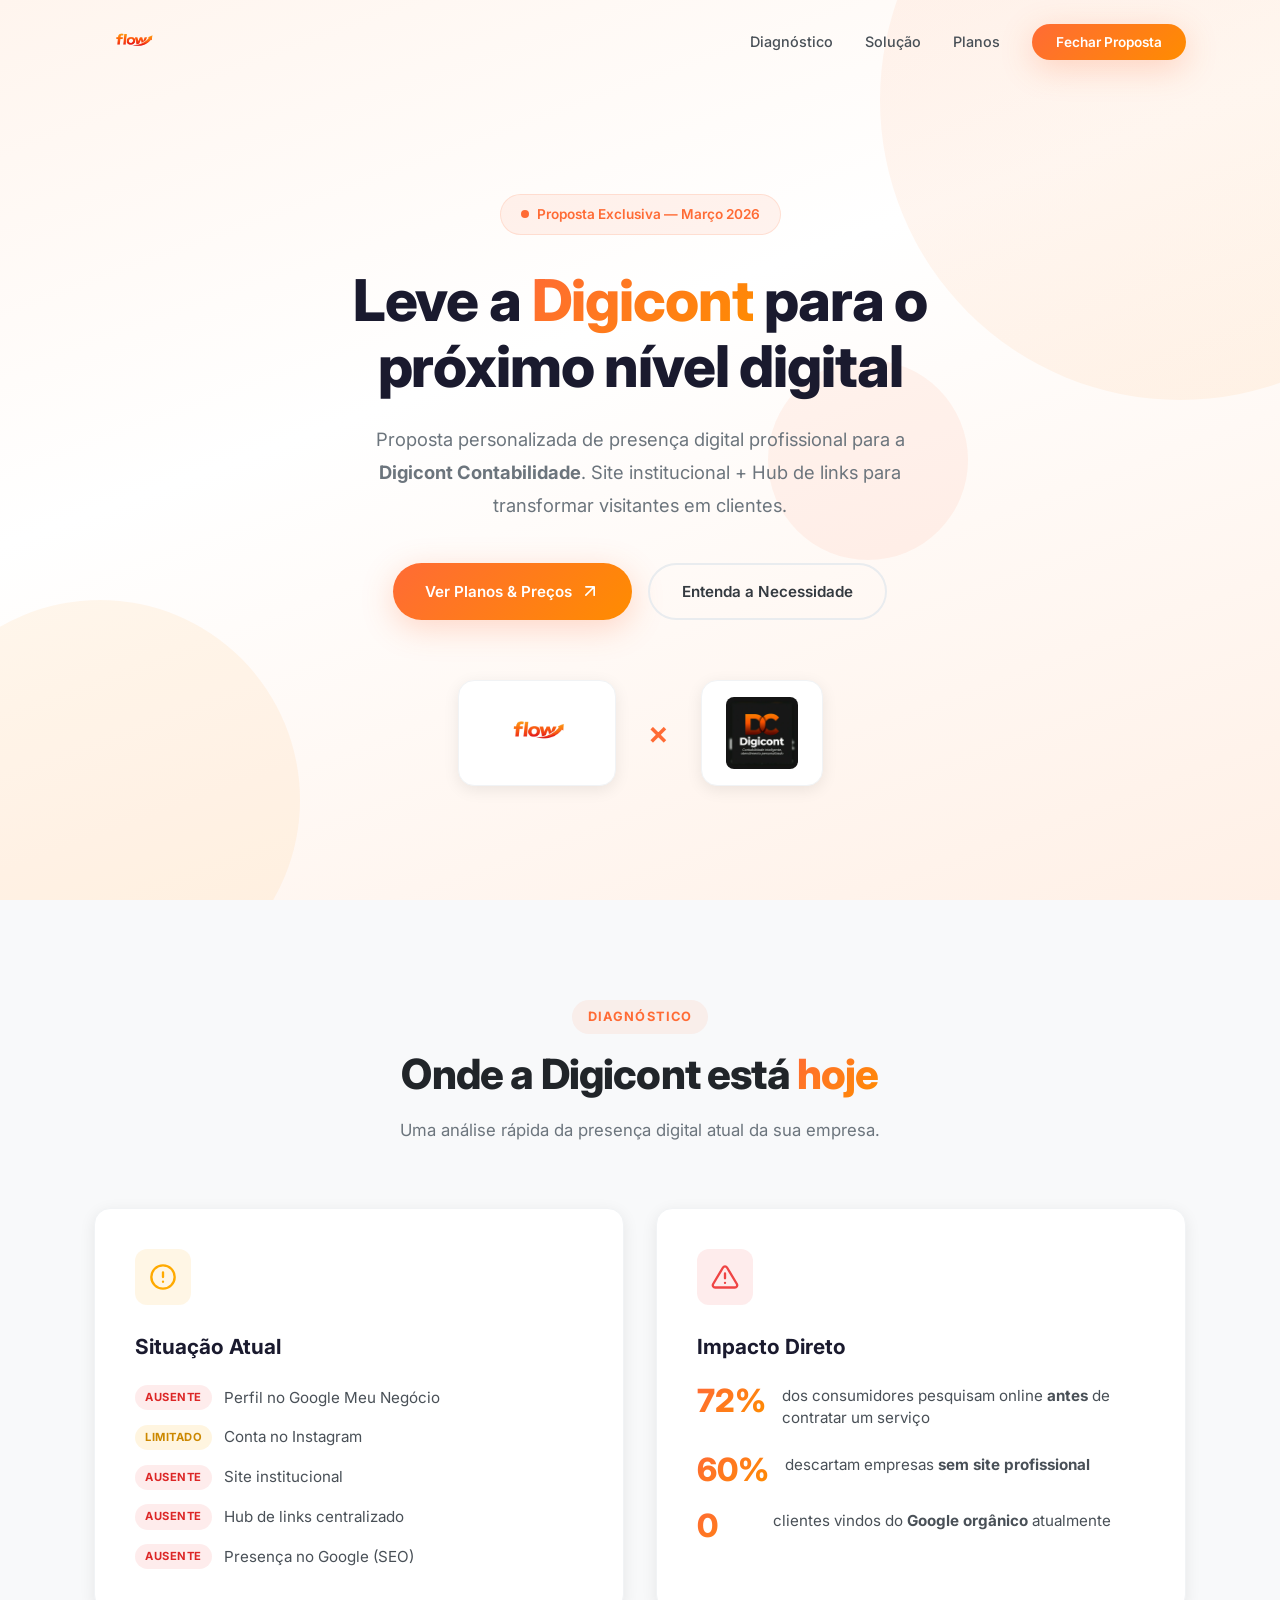
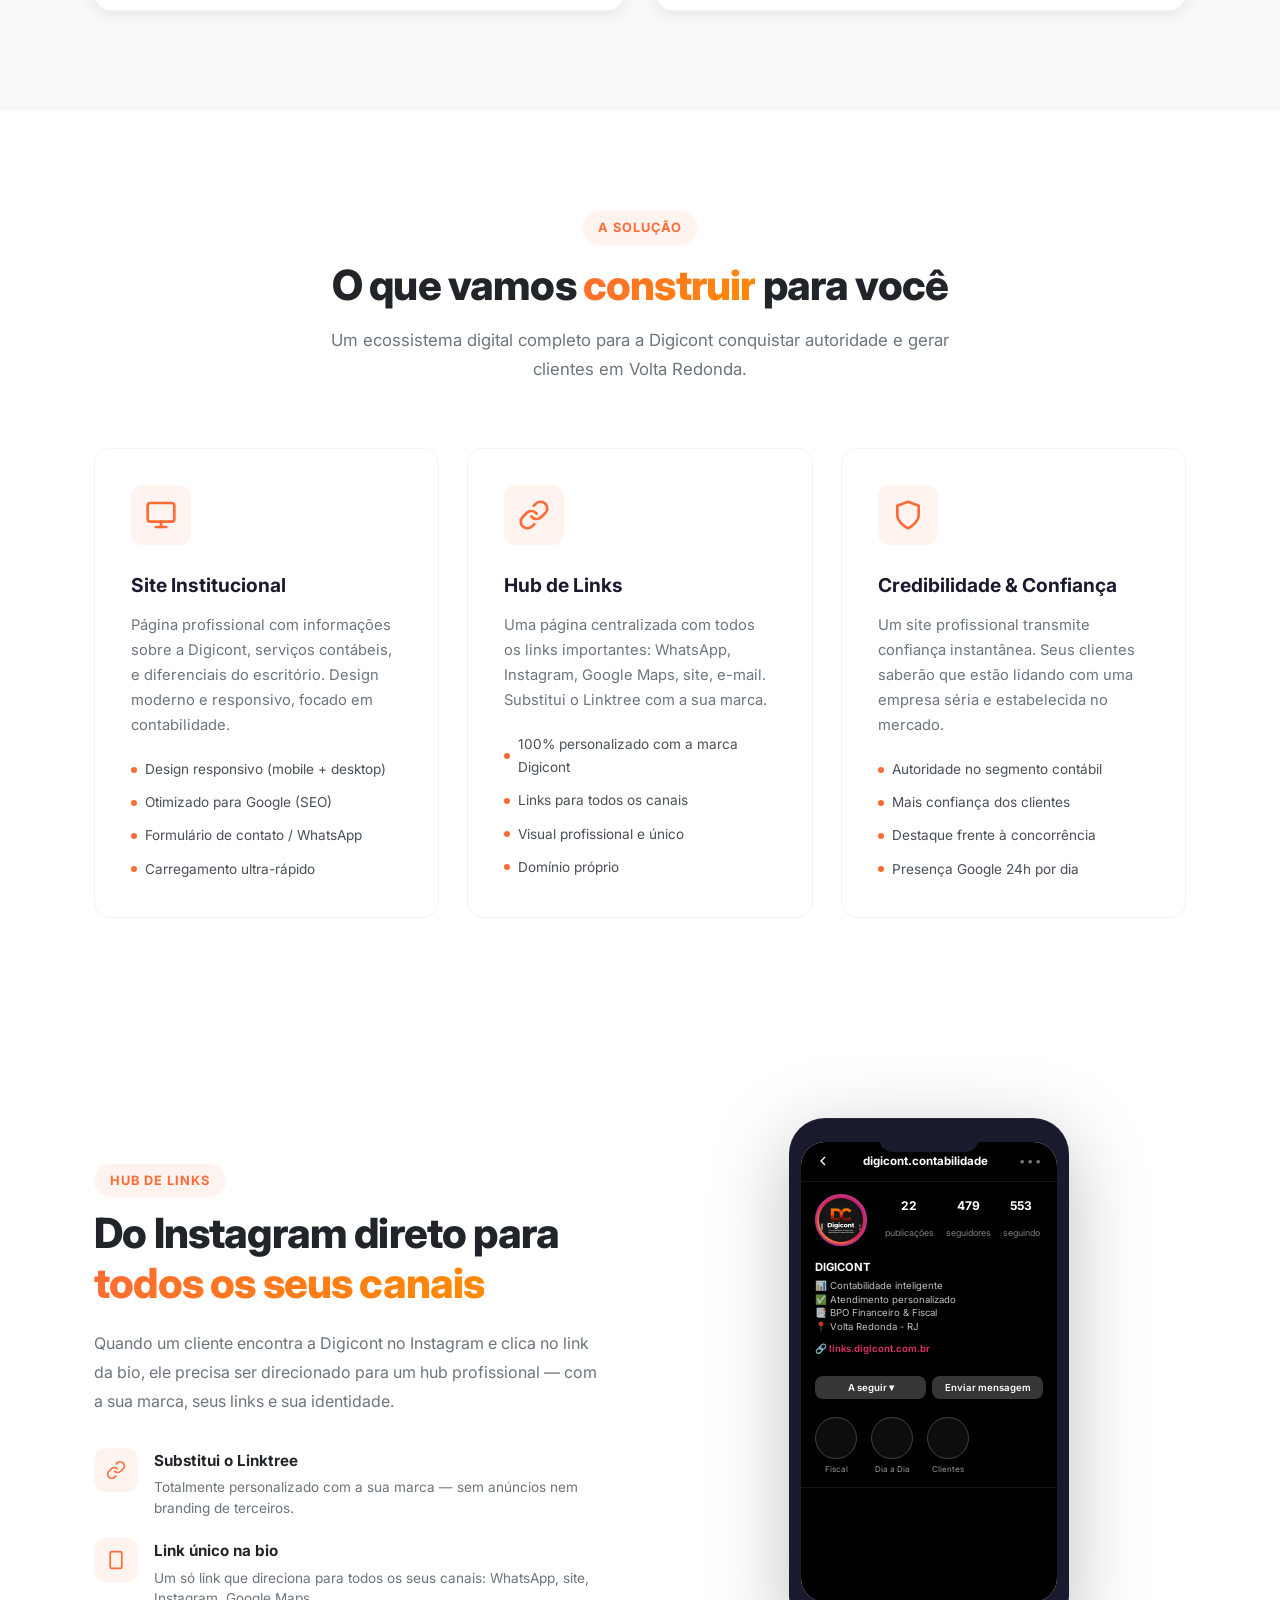
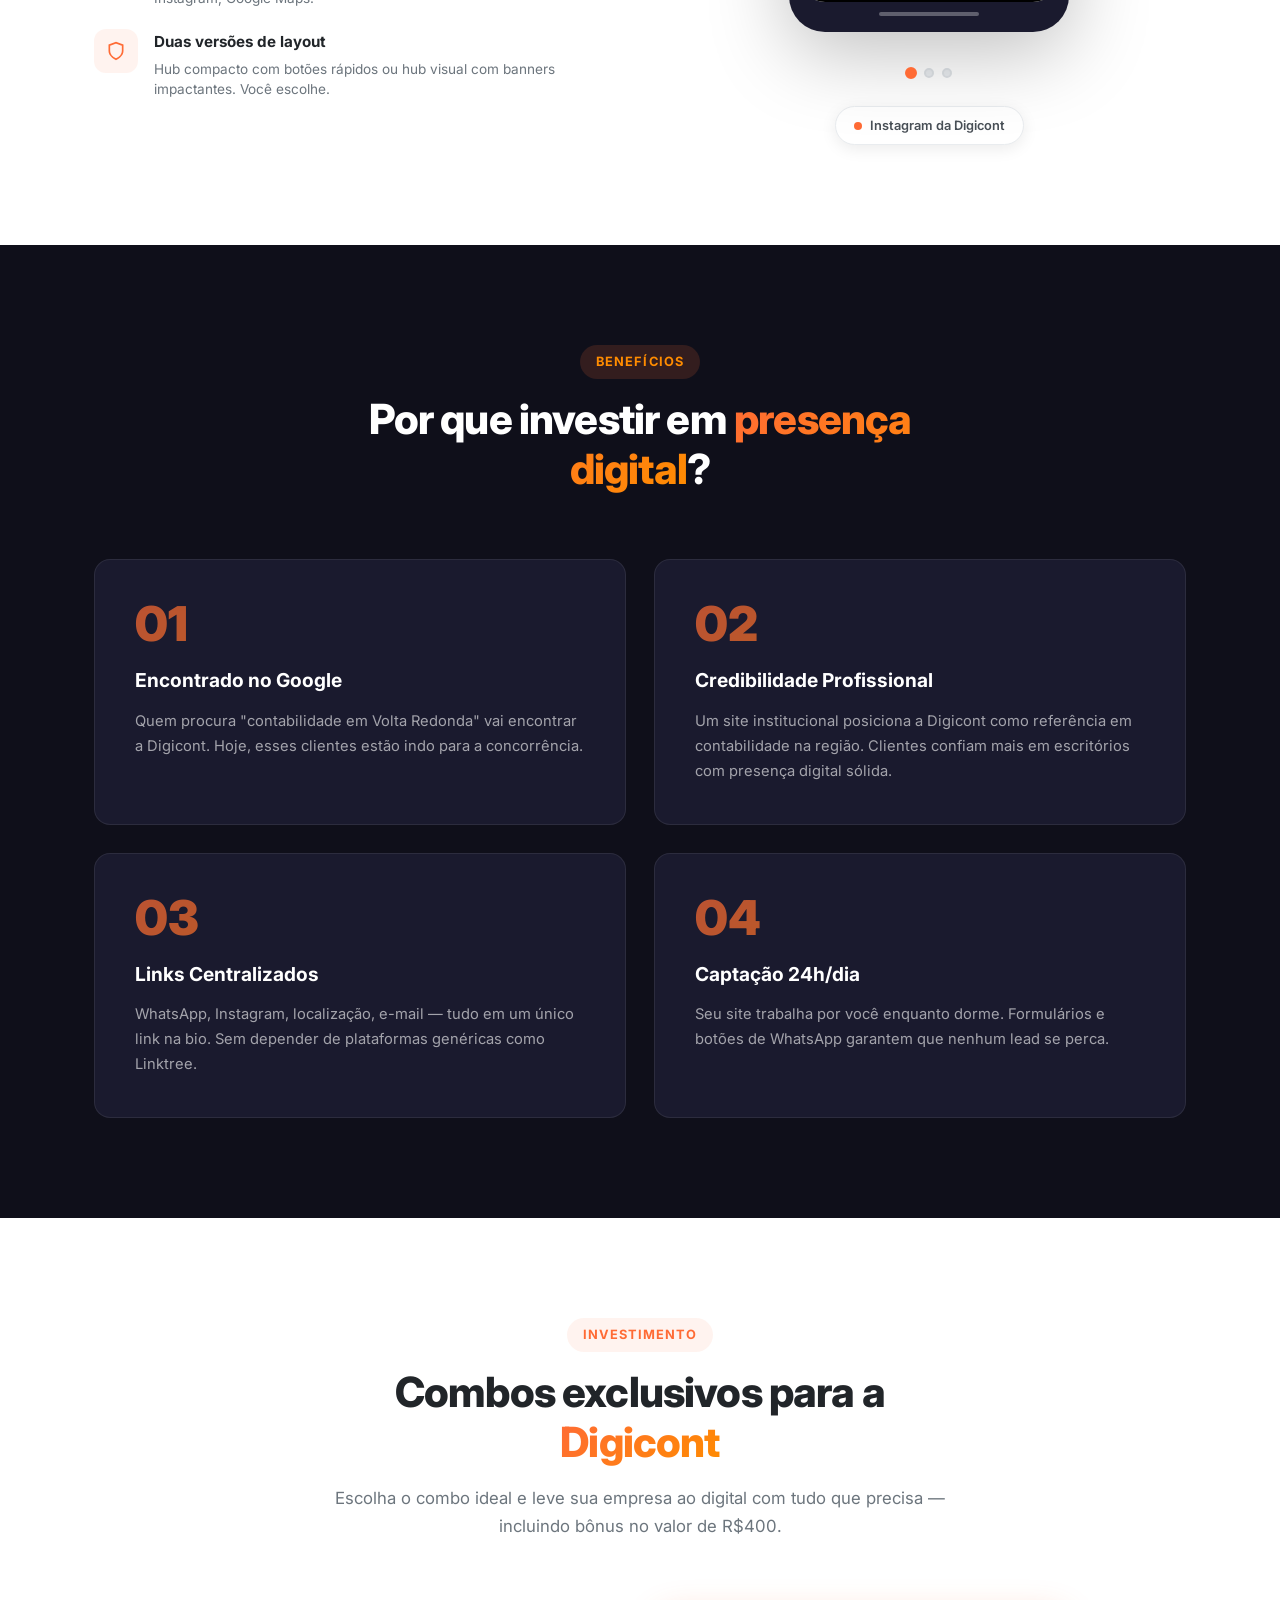
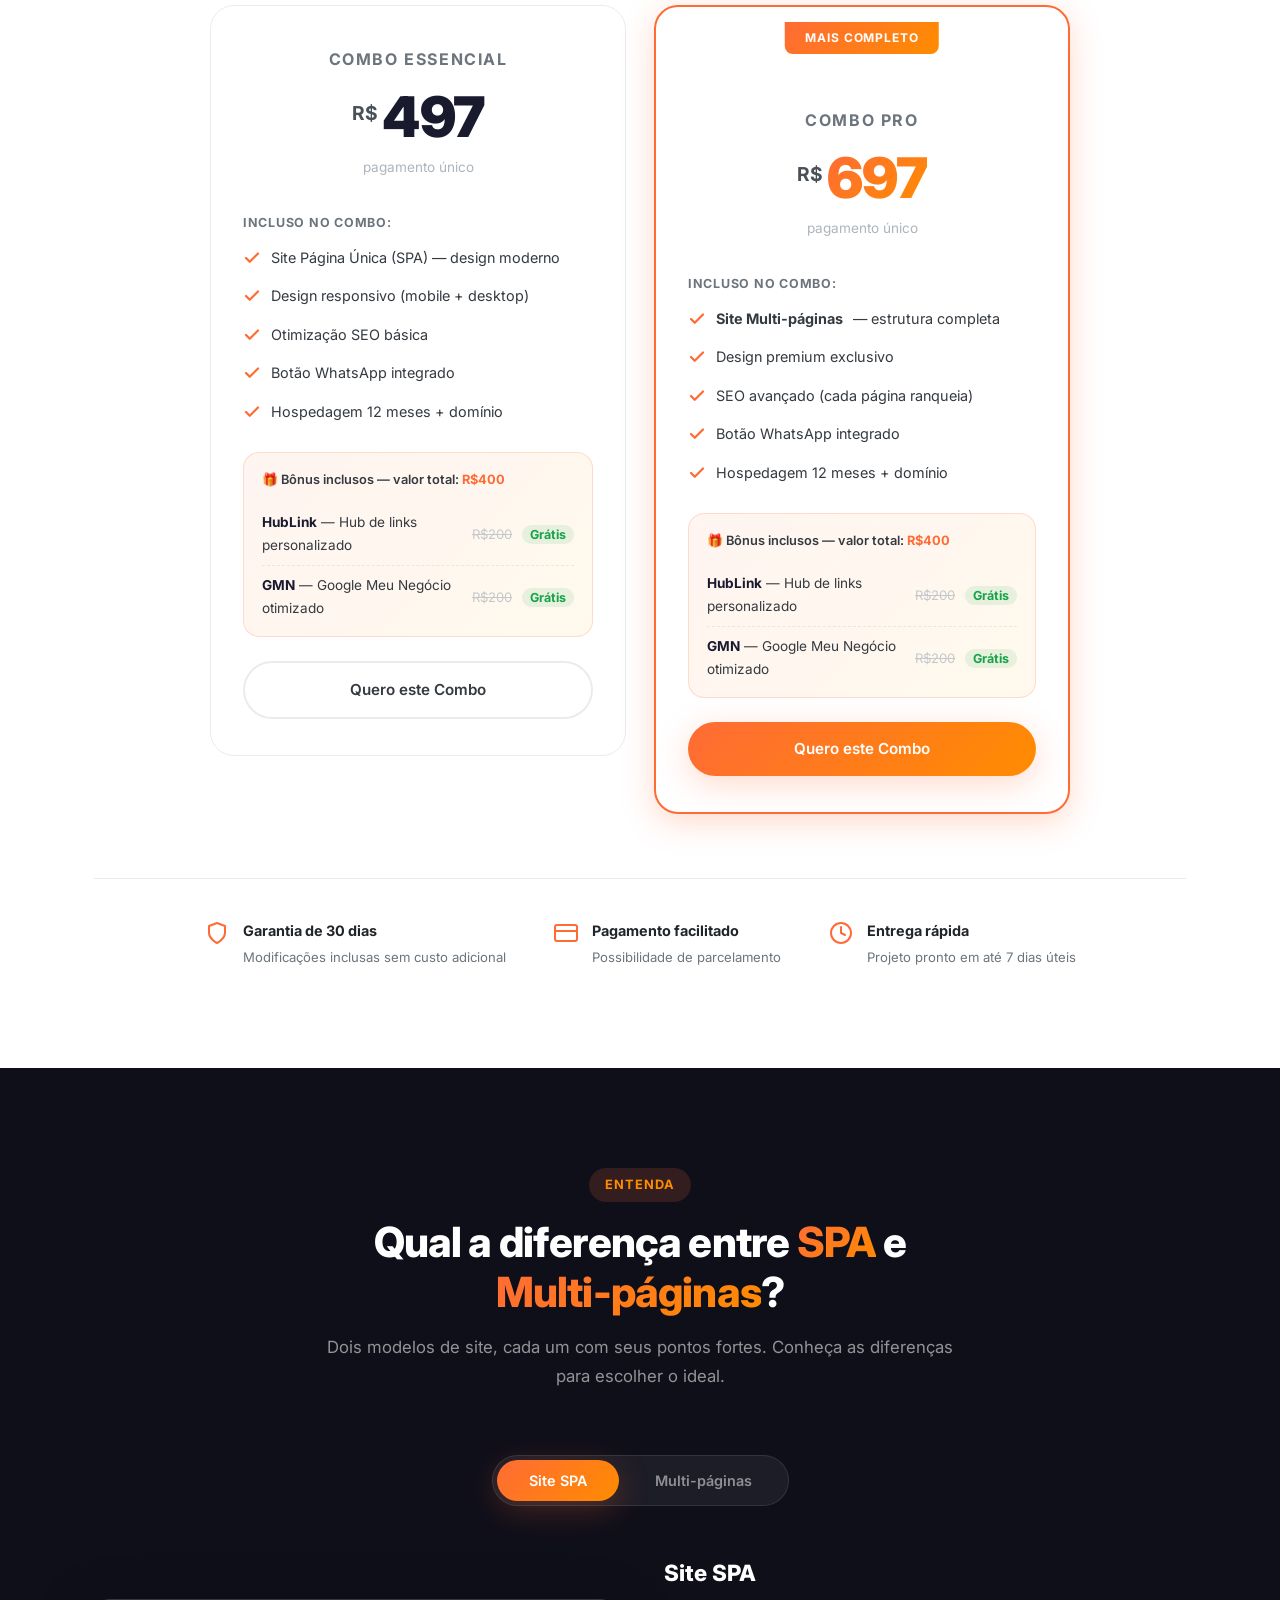
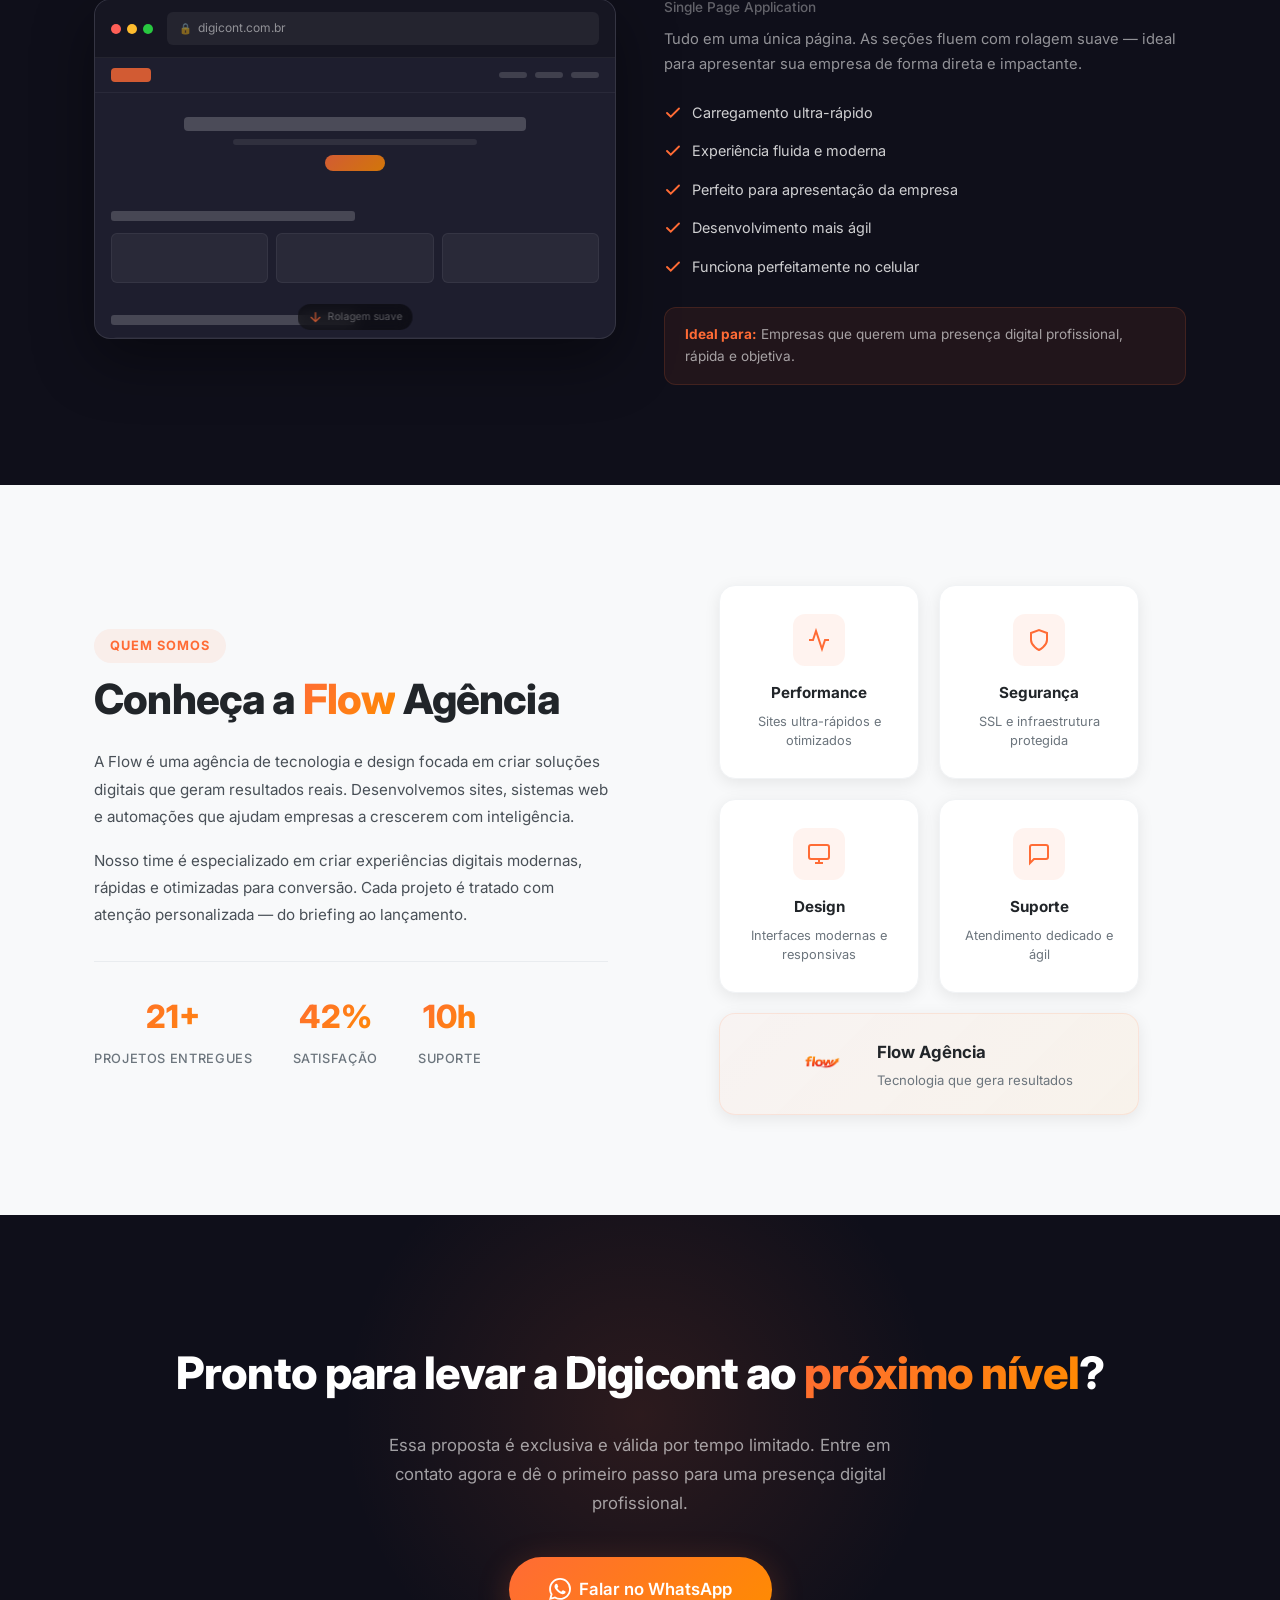
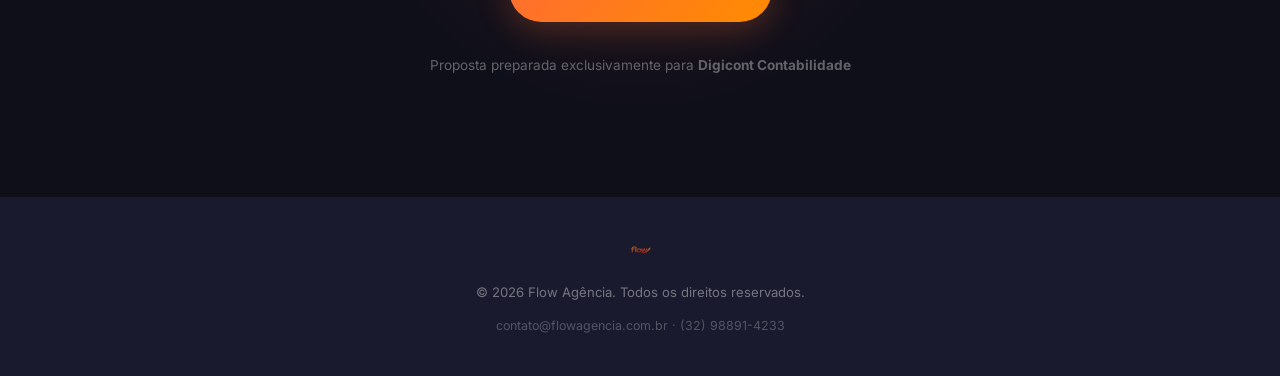
==== commit 31880212: "feat(index): aplicar combos (R497 e R697) com HubLink + GMN bonus" ====
--- a/index.html
+++ b/index.html
@@ -420,14 +420,16 @@
         <div class="container">
             <div class="section-header animate-on-scroll">
                 <span class="section-tag">Investimento</span>
-                <h2 class="section-title">Planos sob medida para a <span class="gradient-text">Digicont</span></h2>
-                <p class="section-desc">Escolha o plano ideal para o momento da sua empresa. Todos incluem hospedagem, domínio e garantia.</p>
-            </div>
-            <div class="pricing-grid">
-                <!-- PLANO 1 -->
+                <h2 class="section-title">Combos exclusivos para a <span class="gradient-text">Digicont</span></h2>
+                <p class="section-desc">Escolha o combo ideal e leve sua empresa ao digital com tudo que precisa — incluindo bônus no valor de R$400.</p>
+            </div>
+
+            <div class="pricing-grid pricing-grid-2col">
+
+                <!-- COMBO 1 -->
                 <div class="pricing-card animate-on-scroll">
                     <div class="pricing-header">
-                        <span class="pricing-name">Essencial</span>
+                        <span class="pricing-name">Combo Essencial</span>
                         <div class="pricing-price">
                             <span class="price-currency">R$</span>
                             <span class="price-value">497</span>
@@ -435,14 +437,15 @@
                         <span class="pricing-period">pagamento único</span>
                     </div>
                     <div class="pricing-body">
+                        <p class="combo-label-main">Incluso no combo:</p>
                         <ul class="pricing-features">
                             <li class="feature-included">
                                 <svg width="18" height="18" viewBox="0 0 24 24" fill="none" stroke="currentColor" stroke-width="3" stroke-linecap="round" stroke-linejoin="round"><polyline points="20 6 9 17 4 12"/></svg>
-                                Site SPA Institucional
-                            </li>
-                            <li class="feature-included">
-                                <svg width="18" height="18" viewBox="0 0 24 24" fill="none" stroke="currentColor" stroke-width="3" stroke-linecap="round" stroke-linejoin="round"><polyline points="20 6 9 17 4 12"/></svg>
-                                Design responsivo
+                                Site Página Única (SPA) — design moderno
+                            </li>
+                            <li class="feature-included">
+                                <svg width="18" height="18" viewBox="0 0 24 24" fill="none" stroke="currentColor" stroke-width="3" stroke-linecap="round" stroke-linejoin="round"><polyline points="20 6 9 17 4 12"/></svg>
+                                Design responsivo (mobile + desktop)
                             </li>
                             <li class="feature-included">
                                 <svg width="18" height="18" viewBox="0 0 24 24" fill="none" stroke="currentColor" stroke-width="3" stroke-linecap="round" stroke-linejoin="round"><polyline points="20 6 9 17 4 12"/></svg>
@@ -454,44 +457,55 @@
                             </li>
                             <li class="feature-included">
                                 <svg width="18" height="18" viewBox="0 0 24 24" fill="none" stroke="currentColor" stroke-width="3" stroke-linecap="round" stroke-linejoin="round"><polyline points="20 6 9 17 4 12"/></svg>
-                                Hospedagem 12 meses
-                            </li>
-                            <li class="feature-included">
-                                <svg width="18" height="18" viewBox="0 0 24 24" fill="none" stroke="currentColor" stroke-width="3" stroke-linecap="round" stroke-linejoin="round"><polyline points="20 6 9 17 4 12"/></svg>
-                                Registro de domínio
-                            </li>
-                            <li class="feature-excluded">
-                                <svg width="18" height="18" viewBox="0 0 24 24" fill="none" stroke="currentColor" stroke-width="2" stroke-linecap="round" stroke-linejoin="round"><line x1="18" y1="6" x2="6" y2="18"/><line x1="6" y1="6" x2="18" y2="18"/></svg>
-                                Hub de links personalizado
+                                Hospedagem 12 meses + domínio
                             </li>
                         </ul>
-                        <a href="#contato" class="btn btn-outline btn-block">Selecionar Plano</a>
-                    </div>
-                </div>
-
-                <!-- PLANO 2 -->
-                <div class="pricing-card animate-on-scroll">
+
+                        <div class="combo-bonus-block">
+                            <p class="combo-bonus-label">🎁 Bônus inclusos — valor total: <strong>R$400</strong></p>
+                            <div class="combo-bonus-item">
+                                <div class="combo-bonus-text">
+                                    <strong>HubLink</strong> — Hub de links personalizado
+                                </div>
+                                <span class="combo-bonus-value"><s>R$200</s> <em>Grátis</em></span>
+                            </div>
+                            <div class="combo-bonus-item">
+                                <div class="combo-bonus-text">
+                                    <strong>GMN</strong> — Google Meu Negócio otimizado
+                                </div>
+                                <span class="combo-bonus-value"><s>R$200</s> <em>Grátis</em></span>
+                            </div>
+                        </div>
+
+                        <a href="#contato" class="btn btn-outline btn-block">Quero este Combo</a>
+                    </div>
+                </div>
+
+                <!-- COMBO 2 -->
+                <div class="pricing-card pricing-featured animate-on-scroll" style="padding-top: 60px;">
+                    <div class="pricing-badge" style="background: var(--gradient-primary); color: white; top: 15px;">Mais Completo</div>
                     <div class="pricing-header">
-                        <span class="pricing-name">Profissional</span>
+                        <span class="pricing-name">Combo Pro</span>
                         <div class="pricing-price">
                             <span class="price-currency">R$</span>
-                            <span class="price-value">597</span>
+                            <span class="price-value">697</span>
                         </div>
                         <span class="pricing-period">pagamento único</span>
                     </div>
                     <div class="pricing-body">
+                        <p class="combo-label-main">Incluso no combo:</p>
                         <ul class="pricing-features">
                             <li class="feature-included">
                                 <svg width="18" height="18" viewBox="0 0 24 24" fill="none" stroke="currentColor" stroke-width="3" stroke-linecap="round" stroke-linejoin="round"><polyline points="20 6 9 17 4 12"/></svg>
-                                Site SPA Institucional
-                            </li>
-                            <li class="feature-included">
-                                <svg width="18" height="18" viewBox="0 0 24 24" fill="none" stroke="currentColor" stroke-width="3" stroke-linecap="round" stroke-linejoin="round"><polyline points="20 6 9 17 4 12"/></svg>
-                                Design responsivo premium
-                            </li>
-                            <li class="feature-included">
-                                <svg width="18" height="18" viewBox="0 0 24 24" fill="none" stroke="currentColor" stroke-width="3" stroke-linecap="round" stroke-linejoin="round"><polyline points="20 6 9 17 4 12"/></svg>
-                                Otimização SEO completa
+                                <strong>Site Multi-páginas</strong> — estrutura completa
+                            </li>
+                            <li class="feature-included">
+                                <svg width="18" height="18" viewBox="0 0 24 24" fill="none" stroke="currentColor" stroke-width="3" stroke-linecap="round" stroke-linejoin="round"><polyline points="20 6 9 17 4 12"/></svg>
+                                Design premium exclusivo
+                            </li>
+                            <li class="feature-included">
+                                <svg width="18" height="18" viewBox="0 0 24 24" fill="none" stroke="currentColor" stroke-width="3" stroke-linecap="round" stroke-linejoin="round"><polyline points="20 6 9 17 4 12"/></svg>
+                                SEO avançado (cada página ranqueia)
                             </li>
                             <li class="feature-included">
                                 <svg width="18" height="18" viewBox="0 0 24 24" fill="none" stroke="currentColor" stroke-width="3" stroke-linecap="round" stroke-linejoin="round"><polyline points="20 6 9 17 4 12"/></svg>
@@ -499,104 +513,30 @@
                             </li>
                             <li class="feature-included">
                                 <svg width="18" height="18" viewBox="0 0 24 24" fill="none" stroke="currentColor" stroke-width="3" stroke-linecap="round" stroke-linejoin="round"><polyline points="20 6 9 17 4 12"/></svg>
-                                Hospedagem 12 meses
-                            </li>
-                            <li class="feature-included">
-                                <svg width="18" height="18" viewBox="0 0 24 24" fill="none" stroke="currentColor" stroke-width="3" stroke-linecap="round" stroke-linejoin="round"><polyline points="20 6 9 17 4 12"/></svg>
-                                Registro de domínio
-                            </li>
-                            <li class="feature-included feature-highlight">
-                                <svg width="18" height="18" viewBox="0 0 24 24" fill="none" stroke="currentColor" stroke-width="3" stroke-linecap="round" stroke-linejoin="round"><polyline points="20 6 9 17 4 12"/></svg>
-                                <strong>Hub de links personalizado</strong>
+                                Hospedagem 12 meses + domínio
                             </li>
                         </ul>
-                        <a href="#contato" class="btn btn-primary btn-block">Selecionar Plano</a>
-                    </div>
-                </div>
-
-                <!-- PLANO 3 -->
-                <div class="pricing-card pricing-featured animate-on-scroll" style="padding-top: 60px;">
-                    <div class="pricing-badge" style="background: var(--gradient-primary); color: white; top: 15px;">Altamente Recomendado</div>
-                    <div class="pricing-header">
-                        <span class="pricing-name">Premium</span>
-                        <div class="pricing-price">
-                            <span class="price-currency">R$</span>
-                            <span class="price-value">897</span>
-                        </div>
-                        <span class="pricing-period">pagamento único</span>
-                    </div>
-                    <div class="pricing-body">
-                        <ul class="pricing-features">
-                            <li class="feature-included">
-                                <svg width="18" height="18" viewBox="0 0 24 24" fill="none" stroke="currentColor" stroke-width="3" stroke-linecap="round" stroke-linejoin="round"><polyline points="20 6 9 17 4 12"/></svg>
-                                Site Multi-páginas completo
-                            </li>
-                            <li class="feature-included">
-                                <svg width="18" height="18" viewBox="0 0 24 24" fill="none" stroke="currentColor" stroke-width="3" stroke-linecap="round" stroke-linejoin="round"><polyline points="20 6 9 17 4 12"/></svg>
-                                Design premium exclusivo
-                            </li>
-                            <li class="feature-included">
-                                <svg width="18" height="18" viewBox="0 0 24 24" fill="none" stroke="currentColor" stroke-width="3" stroke-linecap="round" stroke-linejoin="round"><polyline points="20 6 9 17 4 12"/></svg>
-                                SEO avançado + Blog
-                            </li>
-                            <li class="feature-included">
-                                <svg width="18" height="18" viewBox="0 0 24 24" fill="none" stroke="currentColor" stroke-width="3" stroke-linecap="round" stroke-linejoin="round"><polyline points="20 6 9 17 4 12"/></svg>
-                                Botão WhatsApp integrado
-                            </li>
-                            <li class="feature-included">
-                                <svg width="18" height="18" viewBox="0 0 24 24" fill="none" stroke="currentColor" stroke-width="3" stroke-linecap="round" stroke-linejoin="round"><polyline points="20 6 9 17 4 12"/></svg>
-                                Hospedagem 12 meses
-                            </li>
-                            <li class="feature-included">
-                                <svg width="18" height="18" viewBox="0 0 24 24" fill="none" stroke="currentColor" stroke-width="3" stroke-linecap="round" stroke-linejoin="round"><polyline points="20 6 9 17 4 12"/></svg>
-                                Registro de domínio
-                            </li>
-                            <li class="feature-included feature-highlight">
-                                <svg width="18" height="18" viewBox="0 0 24 24" fill="none" stroke="currentColor" stroke-width="3" stroke-linecap="round" stroke-linejoin="round"><polyline points="20 6 9 17 4 12"/></svg>
-                                <strong>Hub de links grátis</strong>
-                            </li>
-                        </ul>
-                        <a href="#contato" class="btn btn-outline btn-block">Selecionar Plano</a>
-                    </div>
-                </div>
-            </div>
-
-            <!-- CARD GMN -->
-            <div class="pricing-card animate-on-scroll" style="margin-top: 2rem; max-width: 420px; margin-left: auto; margin-right: auto;">
-                <div class="pricing-header">
-                    <span class="pricing-name">Google Meu Negócio</span>
-                    <div class="pricing-price">
-                        <span class="price-currency">R$</span>
-                        <span class="price-value">199</span>
-                        <span style="font-size:1.2rem; font-weight:600; align-self:flex-end; padding-bottom:6px;">,90</span>
-                    </div>
-                    <span class="pricing-period">pagamento único</span>
-                </div>
-                <div class="pricing-body">
-                    <ul class="pricing-features">
-                        <li class="feature-included">
-                            <svg width="18" height="18" viewBox="0 0 24 24" fill="none" stroke="currentColor" stroke-width="3" stroke-linecap="round" stroke-linejoin="round"><polyline points="20 6 9 17 4 12"/></svg>
-                            Criação e verificação do perfil
-                        </li>
-                        <li class="feature-included">
-                            <svg width="18" height="18" viewBox="0 0 24 24" fill="none" stroke="currentColor" stroke-width="3" stroke-linecap="round" stroke-linejoin="round"><polyline points="20 6 9 17 4 12"/></svg>
-                            Otimização completa (fotos, descrição, horários)
-                        </li>
-                        <li class="feature-included">
-                            <svg width="18" height="18" viewBox="0 0 24 24" fill="none" stroke="currentColor" stroke-width="3" stroke-linecap="round" stroke-linejoin="round"><polyline points="20 6 9 17 4 12"/></svg>
-                            Configuração de categorias e serviços
-                        </li>
-                        <li class="feature-included">
-                            <svg width="18" height="18" viewBox="0 0 24 24" fill="none" stroke="currentColor" stroke-width="3" stroke-linecap="round" stroke-linejoin="round"><polyline points="20 6 9 17 4 12"/></svg>
-                            Integração com Google Maps
-                        </li>
-                        <li class="feature-included">
-                            <svg width="18" height="18" viewBox="0 0 24 24" fill="none" stroke="currentColor" stroke-width="3" stroke-linecap="round" stroke-linejoin="round"><polyline points="20 6 9 17 4 12"/></svg>
-                            Orientações para geração de avaliações
-                        </li>
-                    </ul>
-                    <a href="#contato" class="btn btn-outline btn-block">Adicionar ao Plano</a>
-                </div>
+
+                        <div class="combo-bonus-block">
+                            <p class="combo-bonus-label">🎁 Bônus inclusos — valor total: <strong>R$400</strong></p>
+                            <div class="combo-bonus-item">
+                                <div class="combo-bonus-text">
+                                    <strong>HubLink</strong> — Hub de links personalizado
+                                </div>
+                                <span class="combo-bonus-value"><s>R$200</s> <em>Grátis</em></span>
+                            </div>
+                            <div class="combo-bonus-item">
+                                <div class="combo-bonus-text">
+                                    <strong>GMN</strong> — Google Meu Negócio otimizado
+                                </div>
+                                <span class="combo-bonus-value"><s>R$200</s> <em>Grátis</em></span>
+                            </div>
+                        </div>
+
+                        <a href="#contato" class="btn btn-primary btn-block">Quero este Combo</a>
+                    </div>
+                </div>
+
             </div>
 
             <!-- Garantias -->
--- a/styles.css
+++ b/styles.css
@@ -1462,6 +1462,89 @@
     align-items: start;
 }
 
+.pricing-grid-2col {
+    grid-template-columns: repeat(2, 1fr);
+    max-width: 860px;
+    margin-left: auto;
+    margin-right: auto;
+}
+
+/* Combo bonus block */
+.combo-label-main {
+    font-size: 0.78rem;
+    font-weight: 700;
+    text-transform: uppercase;
+    letter-spacing: 0.06em;
+    color: var(--gray-500);
+    margin-bottom: 12px;
+}
+
+.combo-bonus-block {
+    background: linear-gradient(135deg, rgba(255, 107, 53, 0.07), rgba(255, 174, 0, 0.07));
+    border: 1px solid rgba(255, 107, 53, 0.2);
+    border-radius: var(--radius-lg);
+    padding: 16px 18px;
+    margin-bottom: 24px;
+    margin-top: 8px;
+}
+
+.combo-bonus-label {
+    font-size: 0.8rem;
+    font-weight: 600;
+    color: var(--gray-700);
+    margin-bottom: 12px;
+}
+
+.combo-bonus-label strong {
+    color: var(--orange-500);
+}
+
+.combo-bonus-item {
+    display: flex;
+    align-items: center;
+    justify-content: space-between;
+    gap: 10px;
+    padding: 8px 0;
+    border-bottom: 1px dashed rgba(0,0,0,0.07);
+}
+
+.combo-bonus-item:last-child {
+    border-bottom: none;
+    padding-bottom: 0;
+}
+
+.combo-bonus-text {
+    font-size: 0.85rem;
+    color: var(--gray-700);
+}
+
+.combo-bonus-text strong {
+    color: var(--gray-900);
+}
+
+.combo-bonus-value {
+    white-space: nowrap;
+    font-size: 0.82rem;
+    color: var(--gray-400);
+}
+
+.combo-bonus-value s {
+    text-decoration: line-through;
+    opacity: 0.7;
+}
+
+.combo-bonus-value em {
+    font-style: normal;
+    font-weight: 700;
+    color: #16a34a;
+    background: rgba(22,163,74,0.1);
+    padding: 2px 8px;
+    border-radius: 20px;
+    margin-left: 6px;
+    font-size: 0.78rem;
+}
+
+
 .pricing-card {
     background: var(--white);
     border: 1px solid var(--gray-200);
@@ -2287,10 +2370,12 @@
     .diagnostic-grid,
     .solution-grid,
     .pricing-grid,
+    .pricing-grid-2col,
     .benefits-grid,
     .about-grid {
         grid-template-columns: 1fr;
     }
+
     
     .pricing-featured {
         transform: none;
